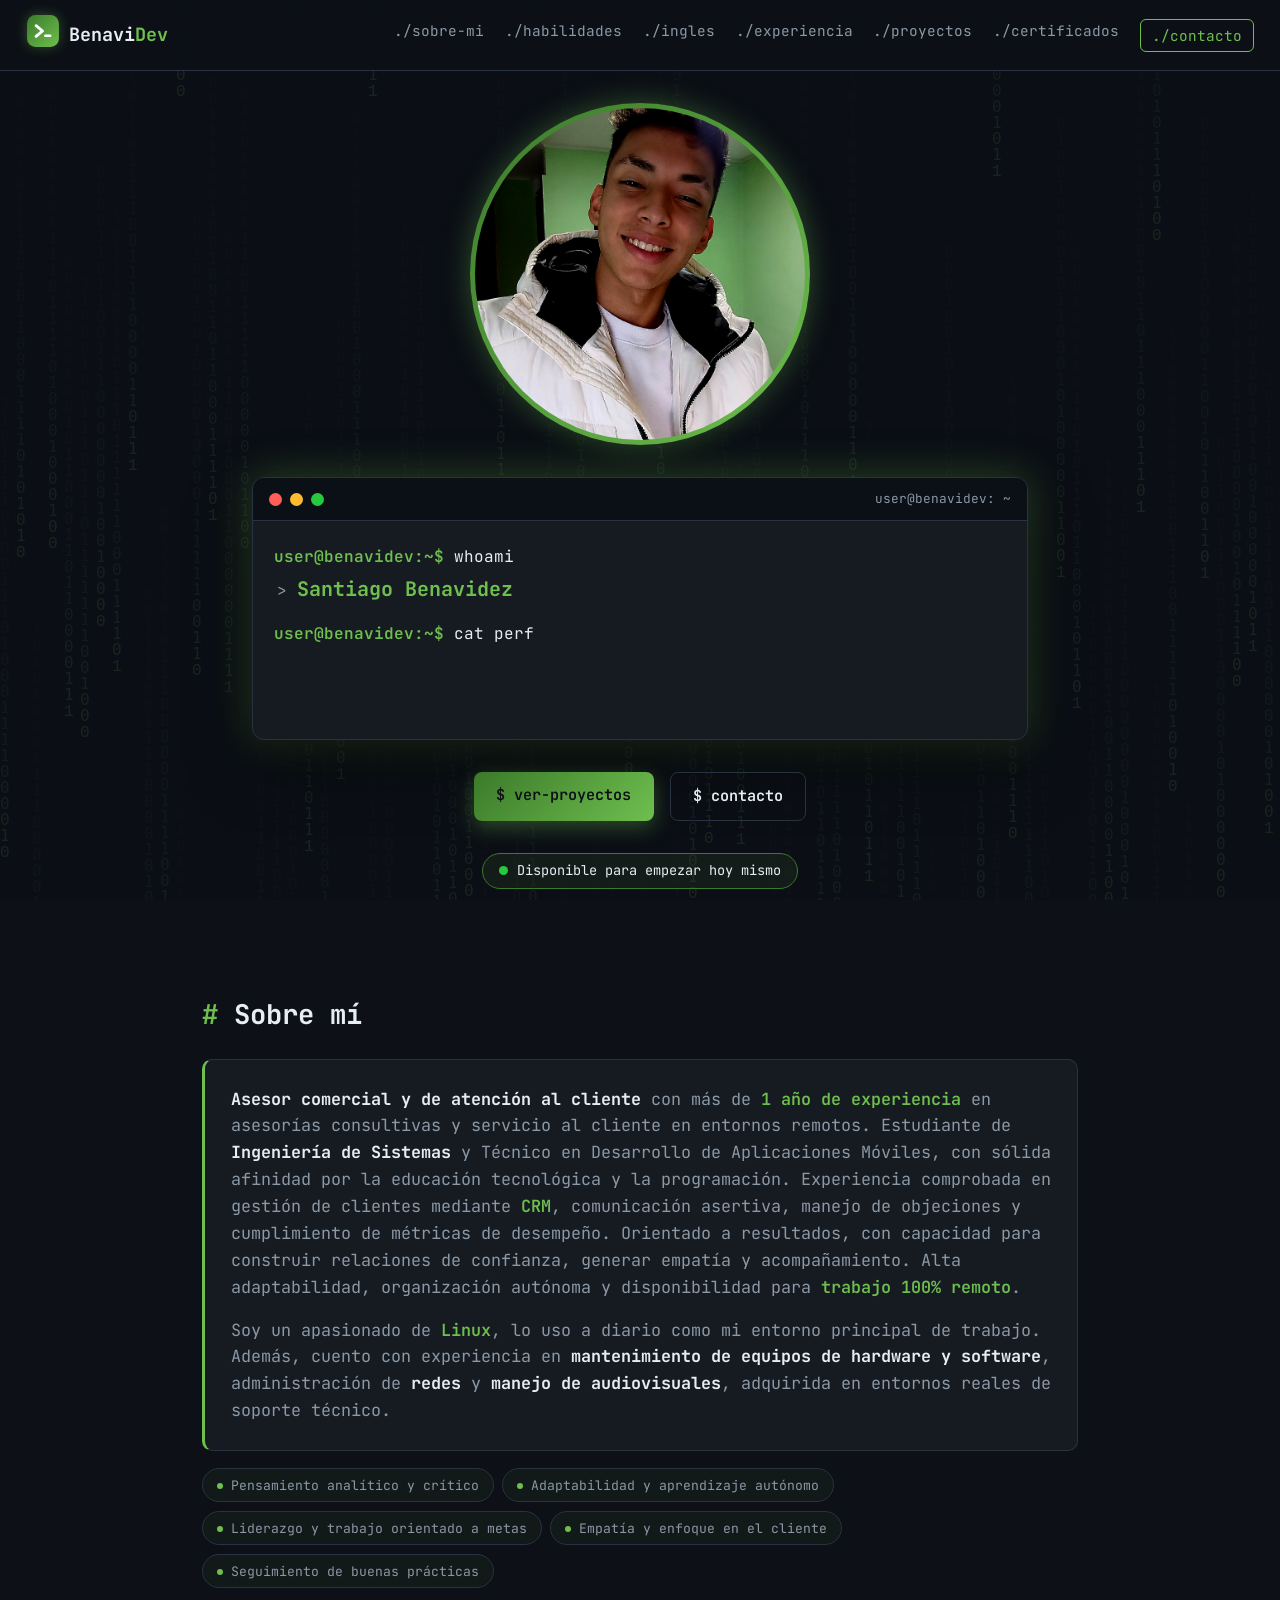
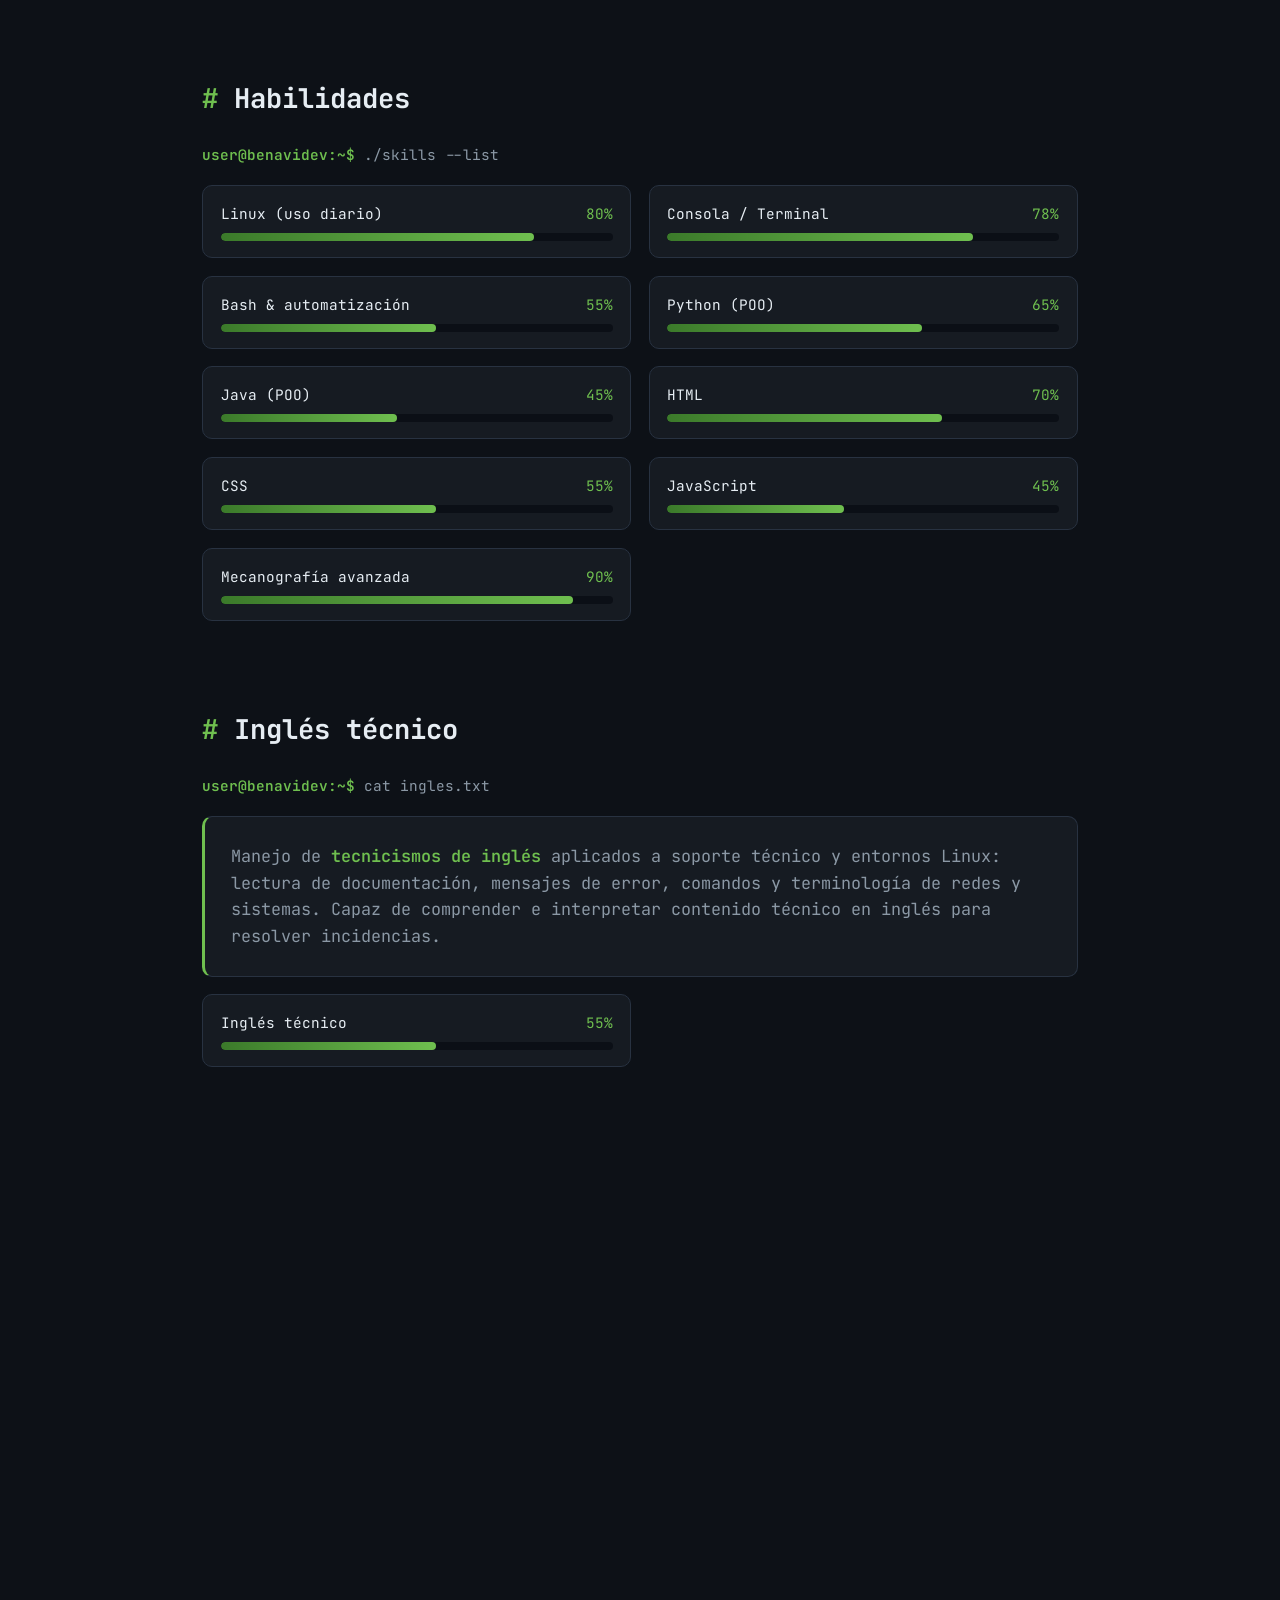
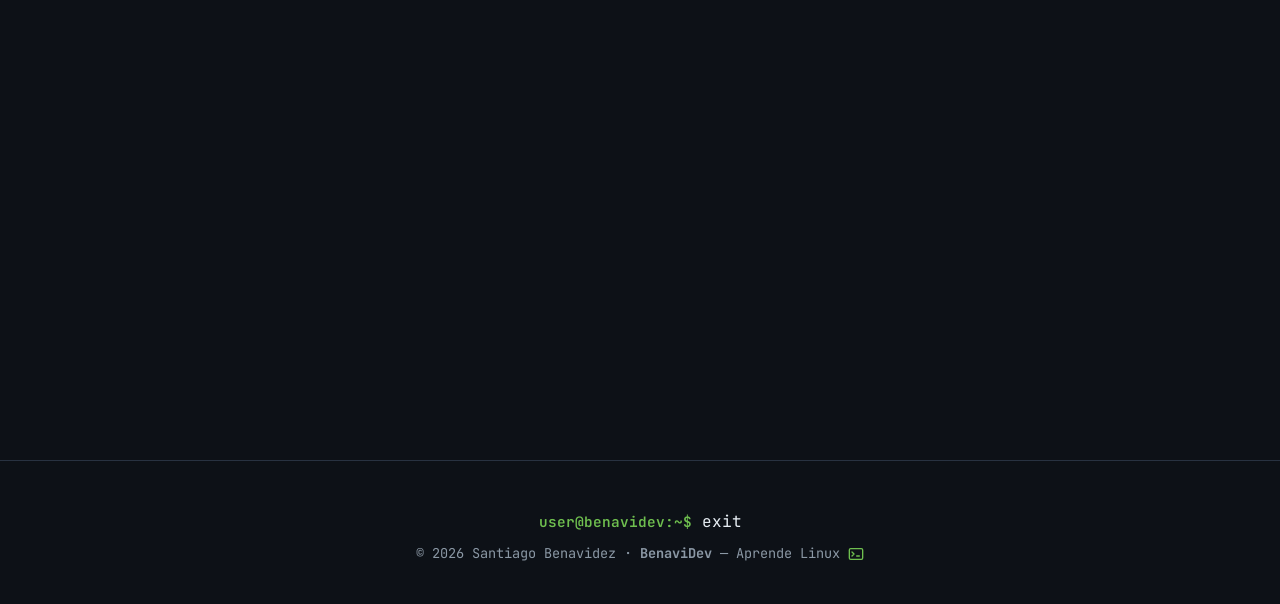
==== index.html @ 03a98be7 "Add files via upload" ====
<!DOCTYPE html>
<html lang="es">
<head>
  <meta charset="UTF-8" />
  <meta name="viewport" content="width=device-width, initial-scale=1.0" />
  <meta name="description" content="Portafolio de Santiago Benavidez (BenaviDev) — Asesor comercial y de atención al cliente, estudiante de Ingeniería de Sistemas. Disponible para trabajo 100% remoto." />
  <title>BenaviDev | Santiago Benavidez — Asesor Comercial & Tech</title>
  <link rel="preconnect" href="https://fonts.googleapis.com" />
  <link rel="preconnect" href="https://fonts.gstatic.com" crossorigin />
  <link href="https://fonts.googleapis.com/css2?family=JetBrains+Mono:wght@400;500;700;800&display=swap" rel="stylesheet" />
  <link rel="stylesheet" href="styles.css" />
</head>
<body>
  <!-- Fondo de código binario tenue -->
  <canvas id="matrix" aria-hidden="true"></canvas>

  <!-- ===== NAVBAR ===== -->
  <header class="nav">
    <a href="#hero" class="brand" aria-label="BenaviDev inicio">
      <span class="logo" aria-hidden="true">
        <svg viewBox="0 0 64 64" role="img" aria-label="Logo BenaviDev">
          <defs>
            <linearGradient id="bdGrad" x1="0" y1="0" x2="1" y2="1">
              <stop offset="0" stop-color="#3b7a2a"/>
              <stop offset="1" stop-color="#6fbf4f"/>
            </linearGradient>
          </defs>
          <rect x="2" y="2" width="60" height="60" rx="16" fill="url(#bdGrad)"/>
          <path d="M19 22 L31 32 L19 42" fill="none" stroke="#fff" stroke-width="5.5" stroke-linecap="round" stroke-linejoin="round"/>
          <rect x="34" y="38.5" width="14" height="5" rx="2.5" fill="#fff"/>
        </svg>
      </span>
      <span class="brand-text">Benavi<strong>Dev</strong></span>
    </a>
    <nav class="nav-links" aria-label="Navegación principal">
      <a href="#about">./sobre-mi</a>
      <a href="#skills">./habilidades</a>
      <a href="#languages">./ingles</a>
      <a href="#experience">./experiencia</a>
      <a href="#projects">./proyectos</a>
      <a href="#certs">./certificados</a>
      <a href="#contact" class="nav-cta">./contacto</a>
    </nav>
    <button id="menuToggle" class="menu-toggle" aria-label="Abrir menú" aria-expanded="false">&gt;_</button>
  </header>

  <main>
    <!-- ===== HERO ===== -->
    <section id="hero" class="hero">
      <div class="avatar" aria-label="Foto de Santiago Benavidez">
        <img src="assets/foto.png" alt="Foto de Santiago Benavidez" loading="lazy"
             onerror="this.classList.add('no-img'); this.alt='Agrega tu foto en assets/foto.png';" />
      </div>
      <div class="terminal" role="region" aria-label="Terminal de presentación">
        <div class="terminal-bar">
          <span class="dot red"></span>
          <span class="dot yellow"></span>
          <span class="dot green"></span>
          <span class="terminal-title">user@benavidev: ~</span>
        </div>
        <div class="terminal-body">
          <p class="line"><span class="prompt">user@benavidev:~$</span> <span class="typed" data-text="whoami"></span></p>
          <p class="output out-1">&gt; <strong>Santiago Benavidez</strong></p>
          <p class="line line-2"><span class="prompt">user@benavidev:~$</span> <span class="typed-2" data-text="cat perfil.txt"></span></p>
          <p class="output out-2">&gt; Soporte Técnico N1 / N2 <span class="sep">|</span> Usuario diario de <span class="hl">Linux</span> y consola avanzada · 100% remoto / site<span class="cursor">█</span></p>
        </div>
      </div>
      <div class="hero-cta">
        <a href="#projects" class="btn btn-primary">$ ver-proyectos</a>
        <a href="#contact" class="btn btn-ghost">$ contacto</a>
      </div>
      <div class="status-pill" role="status">
        <span class="status-dot" aria-hidden="true"></span> Disponible para empezar hoy mismo
      </div>
    </section>

    <!-- ===== SOBRE MÍ ===== -->
    <section id="about" class="section">
      <h2 class="section-title"><span class="hash">#</span> Sobre mí</h2>
      <div class="about-card">
        <p><strong>Asesor comercial y de atención al cliente</strong> con más de <span class="hl">1 año de experiencia</span> en asesorías consultivas y servicio al cliente en entornos remotos. Estudiante de <strong>Ingeniería de Sistemas</strong> y Técnico en Desarrollo de Aplicaciones Móviles, con sólida afinidad por la educación tecnológica y la programación. Experiencia comprobada en gestión de clientes mediante <span class="hl">CRM</span>, comunicación asertiva, manejo de objeciones y cumplimiento de métricas de desempeño. Orientado a resultados, con capacidad para construir relaciones de confianza, generar empatía y acompañamiento. Alta adaptabilidad, organización autónoma y disponibilidad para <span class="hl">trabajo 100% remoto</span>.</p>
        <p>Soy un apasionado de <span class="hl">Linux</span>, lo uso a diario como mi entorno principal de trabajo. Además, cuento con experiencia en <strong>mantenimiento de equipos de hardware y software</strong>, administración de <strong>redes</strong> y <strong>manejo de audiovisuales</strong>, adquirida en entornos reales de soporte técnico.</p>
      </div>
      <ul class="qualities" aria-label="Cualidades personales">
        <li>Pensamiento analítico y crítico</li>
        <li>Adaptabilidad y aprendizaje autónomo</li>
        <li>Liderazgo y trabajo orientado a metas</li>
        <li>Empatía y enfoque en el cliente</li>
        <li>Seguimiento de buenas prácticas</li>
      </ul>
    </section>

    <!-- ===== HABILIDADES ===== -->
    <section id="skills" class="section">
      <h2 class="section-title"><span class="hash">#</span> Habilidades</h2>
      <p class="cmd-hint"><span class="prompt">user@benavidev:~$</span> ./skills --list</p>
      <div class="skills-grid">
        <div class="skill"><div class="skill-head"><span>Linux (uso diario)</span><span class="pct">80%</span></div><div class="bar"><i style="--w:80%"></i></div></div>
        <div class="skill"><div class="skill-head"><span>Consola / Terminal</span><span class="pct">78%</span></div><div class="bar"><i style="--w:78%"></i></div></div>
        <div class="skill"><div class="skill-head"><span>Bash &amp; automatización</span><span class="pct">55%</span></div><div class="bar"><i style="--w:55%"></i></div></div>
        <div class="skill"><div class="skill-head"><span>Python (POO)</span><span class="pct">65%</span></div><div class="bar"><i style="--w:65%"></i></div></div>
        <div class="skill"><div class="skill-head"><span>Java (POO)</span><span class="pct">45%</span></div><div class="bar"><i style="--w:45%"></i></div></div>
        <div class="skill"><div class="skill-head"><span>HTML</span><span class="pct">70%</span></div><div class="bar"><i style="--w:70%"></i></div></div>
        <div class="skill"><div class="skill-head"><span>CSS</span><span class="pct">55%</span></div><div class="bar"><i style="--w:55%"></i></div></div>
        <div class="skill"><div class="skill-head"><span>JavaScript</span><span class="pct">45%</span></div><div class="bar"><i style="--w:45%"></i></div></div>
        <div class="skill"><div class="skill-head"><span>Mecanografía avanzada</span><span class="pct">90%</span></div><div class="bar"><i style="--w:90%"></i></div></div>
      </div>
    </section>

    <!-- ===== INGLÉS TÉCNICO ===== -->
    <section id="languages" class="section">
      <h2 class="section-title"><span class="hash">#</span> Inglés técnico</h2>
      <p class="cmd-hint"><span class="prompt">user@benavidev:~$</span> cat ingles.txt</p>
      <div class="about-card">
        <p>Manejo de <span class="hl">tecnicismos de inglés</span> aplicados a soporte técnico y entornos Linux: lectura de documentación, mensajes de error, comandos y terminología de redes y sistemas. Capaz de comprender e interpretar contenido técnico en inglés para resolver incidencias.</p>
      </div>
      <div class="skills-grid" style="margin-top:1.1rem">
        <div class="skill"><div class="skill-head"><span>Inglés técnico</span><span class="pct">55%</span></div><div class="bar"><i style="--w:55%"></i></div></div>
      </div>
    </section>

    <!-- ===== EXPERIENCIA ===== -->
    <section id="experience" class="section">
      <h2 class="section-title"><span class="hash">#</span> Experiencia</h2>
      <p class="cmd-hint"><span class="prompt">user@benavidev:~$</span> git log --experience</p>
      <ol class="timeline">
        <li class="commit">
          <div class="commit-meta"><span class="hash-id">commit a1c</span><span class="date">Sep 2025 – Actualidad</span></div>
          <h3>Mediador / Asesor de Clientes</h3>
          <span class="company">Mercado Libre</span>
          <p>Soporte y asesoría a usuarios resolviendo dudas vía chat y correo, manteniendo métricas estables de respuesta y garantizando una experiencia de calidad.</p>
        </li>
        <li class="commit">
          <div class="commit-meta"><span class="hash-id">commit 7f3</span><span class="date">Mar 2025 – Jul 2025</span></div>
          <h3>Soporte Técnico (Telefónico)</h3>
          <span class="company">Vodafone España (Teleperformance)</span>
          <p>Soporte técnico por llamada para clientes en España, gestionando y administrando redes mediante diagnósticos secuenciales. Brindé soporte de calidad garantizando en todo momento la experiencia del usuario y cumpliendo los estándares de Vodafone.</p>
        </li>
        <li class="commit">
          <div class="commit-meta"><span class="hash-id">commit 3b9</span><span class="date">2023 – 2025</span></div>
          <h3>Soporte Técnico — Practicante &rarr; Auxiliar</h3>
          <span class="company">Universidad Compensar</span>
          <p>Inicié como practicante y posteriormente fui auxiliar de soporte técnico. Administraba los equipos de hardware, instalaba software, gestionaba usuarios de red y realizaba seguimiento de inventario. Ejecutaba mantenimientos preventivos y correctivos, resolvía problemas técnicos en clase y preparaba los audiovisuales para eventos importantes de la universidad.</p>
        </li>
      </ol>
    </section>

    <!-- ===== EDUCACIÓN ===== -->
    <section id="education" class="section">
      <h2 class="section-title"><span class="hash">#</span> Educación</h2>
      <div class="edu-grid">
        <div class="edu-card">
          <span class="edu-date">2025 – Actualidad</span>
          <h3>Ingeniería de Sistemas</h3>
          <p>CUN — Corporación Unificada Nacional</p>
        </div>
        <div class="edu-card">
          <span class="edu-date">2023 – 2025</span>
          <h3>Técnico en Desarrollo de Aplicaciones Móviles</h3>
          <p>Universidad Compensar</p>
        </div>
        <div class="edu-card">
          <span class="edu-date">Culminado</span>
          <h3>Bachiller Académico</h3>
          <p>Educación media completa (hasta grado 11)</p>
        </div>
      </div>
    </section>

    <!-- ===== PROYECTOS ===== -->
    <section id="projects" class="section">
      <h2 class="section-title"><span class="hash">#</span> Proyectos</h2>
      <p class="cmd-hint"><span class="prompt">user@benavidev:~$</span> ls ~/proyectos</p>

      <div class="projects-row">
        <!-- Proyecto destacado -->
        <a class="repo featured" href="https://benavidevlp.github.io/LinuxHubLearningCode/" target="_blank" rel="noopener">
          <div class="featured-tag">★ Proyecto destacado · en construcción</div>
          <div class="repo-top"><span class="repo-ico" aria-hidden="true"><svg viewBox="0 0 24 24" fill="none" stroke="currentColor" stroke-width="2" stroke-linecap="round" stroke-linejoin="round"><rect x="2" y="4" width="20" height="16" rx="2"/><path d="M6 9l3 3-3 3"/><path d="M13 15h4"/></svg></span><h3>LinuxHub — Learning Code</h3></div>
          <p>Plataforma web que estoy construyendo para aprender Linux y programación desde cero. Un proyecto muy especial para mi carrera profesional, enfocado en enseñar la terminal, comandos y fundamentos de desarrollo de forma práctica.</p>
          <div class="repo-foot"><span class="lang"><i class="lang-dot bash"></i> HTML · CSS · JS</span><span class="visit">Visitar sitio →</span></div>
        </a>

        <a class="repo github-cta" href="https://github.com/BenaviDevlp" target="_blank" rel="noopener">
          <div class="repo-top"><span class="repo-ico" aria-hidden="true"><svg viewBox="0 0 24 24" fill="currentColor"><path d="M12 .5C5.37.5 0 5.78 0 12.29c0 5.2 3.44 9.6 8.21 11.16.6.11.82-.25.82-.56v-2.17c-3.34.71-4.04-1.57-4.04-1.57-.55-1.37-1.34-1.74-1.34-1.74-1.09-.73.08-.72.08-.72 1.2.08 1.84 1.21 1.84 1.21 1.07 1.79 2.81 1.27 3.5.97.11-.76.42-1.27.76-1.56-2.67-.3-5.47-1.31-5.47-5.83 0-1.29.47-2.34 1.24-3.17-.12-.3-.54-1.52.12-3.17 0 0 1.01-.32 3.3 1.21a11.6 11.6 0 0 1 6 0c2.29-1.53 3.3-1.21 3.3-1.21.66 1.65.24 2.87.12 3.17.77.83 1.24 1.88 1.24 3.17 0 4.53-2.81 5.53-5.49 5.82.43.36.81 1.08.81 2.18v3.23c0 .31.22.68.83.56A12.02 12.02 0 0 0 24 12.29C24 5.78 18.63.5 12 .5z"/></svg></span><h3>Mi GitHub</h3></div>
          <p>Aquí encontrarás todo mi código, proyectos en desarrollo y experimentos con Linux, Bash y programación. Sígueme para ver mi progreso.</p>
          <div class="repo-foot"><span class="lang"><i class="lang-dot bash"></i> @BenaviDevlp</span><span class="visit">Ver perfil →</span></div>
        </a>
      </div>
    </section>

    <!-- ===== CERTIFICACIONES ===== -->
    <section id="certs" class="section">
      <h2 class="section-title"><span class="hash">#</span> Certificaciones</h2>
      <div class="cert-grid">
        <div class="cert"><span class="cert-ico" aria-hidden="true"><svg viewBox="0 0 24 24" fill="none" stroke="currentColor" stroke-width="2" stroke-linecap="round" stroke-linejoin="round"><path d="M8 6l-6 6 6 6"/><path d="M16 6l6 6-6 6"/></svg></span><div><h3>Python</h3><p>Programación y fundamentos del lenguaje</p></div></div>
        <div class="cert"><span class="cert-ico" aria-hidden="true"><svg viewBox="0 0 24 24" fill="none" stroke="currentColor" stroke-width="2" stroke-linecap="round" stroke-linejoin="round"><path d="M12 2l8 4v6c0 5-3.5 8-8 10-4.5-2-8-5-8-10V6l8-4z"/><path d="M9 12l2 2 4-4"/></svg></span><div><h3>Introducción a la Ciberseguridad</h3><p>Conceptos y buenas prácticas de seguridad</p></div></div>
        <div class="cert"><span class="cert-ico" aria-hidden="true"><svg viewBox="0 0 24 24" fill="none" stroke="currentColor" stroke-width="2" stroke-linecap="round" stroke-linejoin="round"><rect x="2" y="4" width="20" height="13" rx="2"/><path d="M8 21h8M12 17v4"/></svg></span><div><h3>Cómputo Básico</h3><p>Fundamentos de informática y ofimática</p></div></div>
      </div>
    </section>

    <!-- ===== CONTACTO ===== -->
    <section id="contact" class="section">
      <h2 class="section-title"><span class="hash">#</span> Contacto</h2>
      <div class="terminal contact-terminal">
        <div class="terminal-bar">
          <span class="dot red"></span><span class="dot yellow"></span><span class="dot green"></span>
          <span class="terminal-title">contacto@benavidev: ~</span>
        </div>
        <div class="terminal-body">
          <p class="line"><span class="prompt">$</span> echo $EMAIL</p>
          <p class="output">&gt; <a href="mailto:sbenavidezr29@gmail.com">sbenavidezr29@gmail.com</a></p>
          <p class="line"><span class="prompt">$</span> echo $GITHUB</p>
          <p class="output">&gt; <a href="https://github.com/BenaviDevlp" target="_blank" rel="noopener">github.com/BenaviDevlp</a></p>
          <p class="line"><span class="prompt">$</span> echo $PHONE</p>
          <p class="output">&gt; <a href="tel:+573115110556">+57 311 5110556</a></p>
          <p class="line"><span class="prompt">$</span> echo $LOCATION</p>
          <p class="output">&gt; Bogotá, Colombia</p>
          <p class="line"><span class="prompt">$</span> echo $LANG</p>
          <p class="output">&gt; Inglés<span class="cursor">█</span></p>
        </div>
      </div>
    </section>
  </main>

  <footer class="footer">
    <p><span class="prompt">user@benavidev:~$</span> exit</p>
    <p class="footer-copy">© <span id="year"></span> Santiago Benavidez · <strong>BenaviDev</strong> — Aprende Linux <span class="footer-ico" aria-hidden="true"><svg viewBox="0 0 24 24" fill="none" stroke="currentColor" stroke-width="2" stroke-linecap="round" stroke-linejoin="round"><rect x="2" y="4" width="20" height="16" rx="2"/><path d="M6 9l3 3-3 3"/><path d="M13 15h4"/></svg></span></p>
  </footer>

  <script src="script.js"></script>
</body>
</html>
---- styles.css ----
/* ===== VARIABLES Y RESET ===== */
:root {
  --bg: #0d1117;
  --bg-soft: #111824;
  --panel: #161b22;
  --border: #283241;
  --text: #e6edf3;
  --muted: #8b98a5;
  --green: #6fbf4f;
  --green-dark: #3b7a2a;
  --green-glow: rgba(111, 191, 79, .35);
  --red: #ff5f56;
  --yellow: #ffbd2e;
  --mono: 'JetBrains Mono', ui-monospace, 'Fira Code', Consolas, monospace;
}
* { margin: 0; padding: 0; box-sizing: border-box; }
html { scroll-behavior: smooth; }
body {
  font-family: var(--mono);
  background: var(--bg);
  color: var(--text);
  line-height: 1.6;
  overflow-x: hidden;
  position: relative;
}
a { color: var(--green); text-decoration: none; transition: color .2s; }
a:hover { color: #9be07a; }

/* Fondo matrix */
#matrix {
  position: fixed; inset: 0; width: 100%; height: 100%;
  z-index: 0; opacity: .12; pointer-events: none;
}

/* ===== NAVBAR ===== */
.nav {
  position: sticky; top: 0; z-index: 50;
  display: flex; align-items: center; justify-content: space-between;
  padding: .9rem 1.6rem;
  background: rgba(13, 17, 23, .96);
  border-bottom: 1px solid var(--border);
}
.brand { display: flex; align-items: center; gap: .6rem; }
.logo svg { width: 34px; height: 34px; filter: drop-shadow(0 0 6px var(--green-glow)); }
.brand-text { font-weight: 700; font-size: 1.15rem; color: var(--text); }
.brand-text strong { color: var(--green); }
.nav-links { display: flex; gap: 1.3rem; font-size: .9rem; }
.nav-links a { color: var(--muted); }
.nav-links a:hover { color: var(--green); }
.nav-cta {
  border: 1px solid var(--green); border-radius: 6px;
  padding: .25rem .7rem; color: var(--green) !important;
}
.nav-cta:hover { background: var(--green); color: #0d1117 !important; }
.menu-toggle {
  display: none; background: none; border: 1px solid var(--border);
  color: var(--green); font-family: var(--mono); font-size: 1.1rem;
  padding: .2rem .55rem; border-radius: 6px; cursor: pointer;
}

/* ===== LAYOUT GENERAL ===== */
main { position: relative; z-index: 1; }
.section {
  max-width: 920px; margin: 0 auto; padding: 4.5rem 1.4rem 1rem;
  scroll-margin-top: 70px;
  content-visibility: auto;
  contain-intrinsic-size: auto 500px;
}
.section-title {
  font-size: 1.7rem; margin-bottom: 1.4rem; color: var(--text);
}
.section-title .hash { color: var(--green); }
.cmd-hint { color: var(--muted); margin-bottom: 1.2rem; font-size: .9rem; }
.prompt { color: var(--green); font-weight: 600; }
.hl { color: var(--green); font-weight: 600; }

/* ===== HERO ===== */
.hero {
  min-height: 88vh; display: flex; flex-direction: column;
  align-items: center; justify-content: center; gap: 2rem;
  max-width: 820px; margin: 0 auto; padding: 2rem 1.4rem;
}
.terminal {
  width: 100%; background: var(--panel);
  border: 1px solid var(--border); border-radius: 12px;
  box-shadow: 0 24px 60px rgba(0,0,0,.55), 0 0 40px var(--green-glow);
  overflow: hidden;
}
.terminal-bar {
  display: flex; align-items: center; gap: .5rem;
  padding: .7rem 1rem; background: #0b0f16;
  border-bottom: 1px solid var(--border);
}
.dot { width: 13px; height: 13px; border-radius: 50%; }
.dot.red { background: var(--red); }
.dot.yellow { background: var(--yellow); }
.dot.green { background: #27c93f; }
.terminal-title {
  margin-left: auto; color: var(--muted); font-size: .8rem;
}
.terminal-body { padding: 1.4rem 1.3rem; font-size: 1rem; }
.terminal-body .line { white-space: nowrap; }
.terminal-body .output { color: var(--muted); margin: .2rem 0 1rem; padding-left: .2rem; }
.terminal-body .output strong { color: var(--green); font-size: 1.25rem; }
.out-1, .out-2 { opacity: 0; transition: opacity .4s; }
.sep { color: var(--green-dark); }

/* Cursor parpadeante */
.cursor {
  display: inline-block; color: var(--green);
  animation: blink 1s steps(1) infinite; margin-left: 2px;
}
@keyframes blink { 50% { opacity: 0; } }

/* Botones */
.hero-cta { display: flex; gap: 1rem; flex-wrap: wrap; justify-content: center; }
.btn {
  font-family: var(--mono); font-weight: 600; font-size: .95rem;
  padding: .7rem 1.4rem; border-radius: 8px; cursor: pointer;
  transition: transform .15s, box-shadow .2s, background .2s;
}
.btn:hover { transform: translateY(-2px); }
.btn-primary {
  background: linear-gradient(135deg, var(--green-dark), var(--green));
  color: #0d1117; box-shadow: 0 6px 20px var(--green-glow);
}
.btn-ghost { border: 1px solid var(--border); color: var(--text); }
.btn-ghost:hover { border-color: var(--green); color: var(--green); }

/* Indicador de disponibilidad */
.status-pill {
  display: inline-flex; align-items: center; gap: .55rem;
  font-size: .85rem; color: var(--text);
  background: rgba(111,191,79,.08);
  border: 1px solid var(--green-dark); border-radius: 999px;
  padding: .4rem 1rem;
}
.status-dot {
  width: 9px; height: 9px; border-radius: 50%;
  background: #27c93f; box-shadow: 0 0 0 0 rgba(39,201,63,.55);
  animation: pulse 2s infinite;
}
@keyframes pulse {
  0% { box-shadow: 0 0 0 0 rgba(39,201,63,.5); }
  70% { box-shadow: 0 0 0 8px rgba(39,201,63,0); }
  100% { box-shadow: 0 0 0 0 rgba(39,201,63,0); }
}

/* ===== SOBRE MÍ ===== */
.about-card {
  background: var(--panel); border: 1px solid var(--border);
  border-left: 3px solid var(--green); border-radius: 10px;
  padding: 1.6rem; font-size: 1.05rem; color: var(--muted);
}
.about-card strong { color: var(--text); }
.about-card p + p { margin-top: 1rem; }

/* Cualidades (chips sutiles) */
.qualities {
  list-style: none; display: flex; flex-wrap: wrap; gap: .55rem;
  margin-top: 1.1rem;
}
.qualities li {
  font-size: .82rem; color: var(--muted);
  background: rgba(111,191,79,.05);
  border: 1px solid var(--border); border-radius: 999px;
  padding: .35rem .85rem; transition: color .2s, border-color .2s;
}
.qualities li::before {
  content: ''; display: inline-block;
  width: 6px; height: 6px; border-radius: 50%;
  background: var(--green); margin-right: .5rem; vertical-align: middle;
}
.qualities li:hover { color: var(--text); border-color: var(--green); }

/* ===== HABILIDADES ===== */
.skills-grid { display: grid; grid-template-columns: 1fr 1fr; gap: 1.1rem; }
.skill {
  background: var(--panel); border: 1px solid var(--border);
  border-radius: 10px; padding: 1rem 1.1rem;
  transition: transform .2s, border-color .2s;
}
.skill:hover { transform: translateY(-3px); border-color: var(--green); }
.skill-head { display: flex; justify-content: space-between; font-size: .9rem; margin-bottom: .5rem; }
.pct { color: var(--green); }
.bar { height: 8px; background: #0b0f16; border-radius: 6px; overflow: hidden; }
.bar i {
  display: block; height: 100%; width: 0;
  background: linear-gradient(90deg, var(--green-dark), var(--green));
  border-radius: 6px; transition: width 1.2s ease;
}
.bar.animate i { width: var(--w); }

/* ===== EXPERIENCIA (timeline) ===== */
.timeline { list-style: none; border-left: 2px solid var(--border); margin-left: .5rem; }
.commit { position: relative; padding: 0 0 2rem 1.8rem; }
.commit::before {
  content: ''; position: absolute; left: -8px; top: 4px;
  width: 14px; height: 14px; border-radius: 50%;
  background: var(--green); box-shadow: 0 0 10px var(--green-glow);
}
.commit-meta { display: flex; gap: 1rem; align-items: center; flex-wrap: wrap; margin-bottom: .3rem; }
.hash-id { color: var(--green); font-size: .8rem; }
.date { color: var(--muted); font-size: .8rem; }
.commit h3 { color: var(--text); font-size: 1.15rem; }
.company { color: var(--green); font-size: .9rem; }
.commit p { color: var(--muted); margin-top: .4rem; font-size: .95rem; }

/* ===== EDUCACIÓN ===== */
.edu-grid { display: grid; grid-template-columns: 1fr 1fr; gap: 1.1rem; }
.edu-card {
  background: var(--panel); border: 1px solid var(--border);
  border-radius: 10px; padding: 1.3rem;
}
.edu-date { color: var(--green); font-size: .8rem; }
.edu-card h3 { color: var(--text); margin: .4rem 0 .2rem; font-size: 1.1rem; }
.edu-card p { color: var(--muted); font-size: .9rem; }

/* ===== PROYECTOS ===== */
.repo {
  background: var(--panel); border: 1px solid var(--border);
  border-radius: 10px; padding: 1.2rem; transition: transform .2s, border-color .2s;
}
.repo:hover { transform: translateY(-4px); border-color: var(--green); }
.repo-top { display: flex; align-items: center; gap: .5rem; margin-bottom: .6rem; }
.repo-top h3 { color: var(--green); font-size: 1rem; }
.repo p { color: var(--muted); font-size: .88rem; min-height: 60px; }
.repo-foot { display: flex; justify-content: space-between; margin-top: .8rem; font-size: .82rem; color: var(--muted); }
.lang-dot { display: inline-block; width: 10px; height: 10px; border-radius: 50%; margin-right: 4px; }
.lang-dot.bash { background: #89e051; }

/* ===== CONTACTO ===== */
.contact-terminal { max-width: 640px; margin: 0 auto; }
.contact-terminal .output { margin-bottom: .6rem; }

/* ===== FOOTER ===== */
.footer {
  text-align: center; padding: 3rem 1.4rem 2.5rem;
  border-top: 1px solid var(--border); margin-top: 4rem;
  position: relative; z-index: 1;
}
.footer .prompt { font-size: .9rem; }
.footer-copy { color: var(--muted); font-size: .85rem; margin-top: .5rem; }

/* ===== ANIMACIÓN SCROLL REVEAL ===== */
.reveal { opacity: 0; transform: translateY(24px); transition: opacity .6s, transform .6s; }
.reveal.visible { opacity: 1; transform: translateY(0); }

/* ===== RESPONSIVE ===== */
/* Menú hamburguesa en tablets y móviles */
@media (max-width: 880px) {
  .nav-links { display: none; }
  .nav-links.open {
    display: flex; flex-direction: column; gap: .8rem;
    position: absolute; top: 100%; right: 0; left: 0;
    background: var(--bg-soft); padding: 1rem 1.6rem;
    border-bottom: 1px solid var(--border);
  }
  .menu-toggle { display: block; }
}

@media (max-width: 760px) {
  .skills-grid, .edu-grid { grid-template-columns: 1fr; }
  .terminal-body { font-size: .82rem; }
  .terminal-body .line { white-space: normal; }
  .section-title { font-size: 1.4rem; }
  .section { padding: 3.5rem 1.2rem 1rem; }
  .hero { min-height: auto; padding: 3rem 1.2rem; }
}

/* Móviles pequeños */
@media (max-width: 430px) {
  .section { padding: 3rem 1rem 1rem; }
  .about-card { padding: 1.2rem; font-size: 1rem; }
  .status-pill { font-size: .78rem; }
  .btn { padding: .65rem 1.1rem; font-size: .9rem; }
  .repo p { min-height: auto; }
}

/* Accesibilidad: foco visible por teclado */
a:focus-visible, .btn:focus-visible, .menu-toggle:focus-visible {
  outline: 2px solid var(--green); outline-offset: 3px; border-radius: 4px;
}

/* Respeta la preferencia de menos movimiento */
@media (prefers-reduced-motion: reduce) {
  * { animation: none !important; transition: none !important; }
  html { scroll-behavior: auto; }
}

/* ===== AVATAR / FOTO ===== */
.avatar {
  width: clamp(220px, 32vw, 340px);
  aspect-ratio: 1 / 1;
  height: auto;
  border-radius: 50%;
  padding: 5px;
  background: linear-gradient(135deg, var(--green-dark), var(--green));
  box-shadow: 0 0 28px var(--green-glow);
}
.avatar img {
  width: 100%; height: 100%;
  border-radius: 50%;
  object-fit: cover; display: block;
  background: var(--panel);
}
/* Si no hay foto cargada, muestra un marcador */
.avatar img.no-img {
  display: flex; object-fit: contain; padding: 18%;
  content: url("data:image/svg+xml,%3Csvg xmlns='http://www.w3.org/2000/svg' viewBox='0 0 24 24' fill='%236fbf4f'%3E%3Cpath d='M12 12a5 5 0 1 0-5-5 5 5 0 0 0 5 5Zm0 2c-4 0-8 2-8 6v2h16v-2c0-4-4-6-8-6Z'/%3E%3C/svg%3E");
}

/* ===== PROYECTO DESTACADO ===== */
.projects-row {
  display: grid;
  grid-template-columns: 1.6fr 1fr;
  gap: 1.1rem;
  align-items: stretch;
}
.repo.featured {
  display: block; margin-bottom: 0;
  border: 1px solid var(--green-dark);
  background: linear-gradient(180deg, rgba(111,191,79,.08), var(--panel));
}
.repo.featured:hover { border-color: var(--green); }
.featured-tag {
  display: inline-block; font-size: .78rem; color: var(--green);
  border: 1px solid var(--green-dark); border-radius: 20px;
  padding: .15rem .7rem; margin-bottom: .7rem;
}
.repo.featured p { min-height: auto; }
.visit { color: var(--green); font-weight: 600; }

/* ===== TARJETA GITHUB ===== */
.repo.github-cta {
  display: block; text-decoration: none;
  border: 1px solid var(--green-dark);
  background: linear-gradient(180deg, rgba(111,191,79,.06), var(--panel));
}
.repo.github-cta:hover { border-color: var(--green); box-shadow: 0 0 22px var(--green-glow); }
.repo.github-cta .repo-top h3 { font-size: 1.05rem; }
.repo.github-cta p { min-height: auto; }

/* ===== CERTIFICACIONES ===== */
.cert-grid { display: grid; grid-template-columns: repeat(3, 1fr); gap: 1.1rem; }
.cert {
  display: flex; align-items: center; gap: .9rem;
  background: var(--panel); border: 1px solid var(--border);
  border-radius: 10px; padding: 1.1rem; transition: transform .2s, border-color .2s;
}
.cert:hover { border-color: var(--green); transform: translateY(-3px); }
.cert-ico { font-size: 1.6rem; color: var(--green); display: inline-flex; }
.cert-ico svg { width: 30px; height: 30px; }
.repo-ico { color: var(--green); display: inline-flex; align-items: center; }
.repo-ico svg { width: 24px; height: 24px; }
.footer-ico { color: var(--green); display: inline-flex; vertical-align: middle; }
.footer-ico svg { width: 16px; height: 16px; }
.cert h3 { color: var(--text); font-size: .98rem; }
.cert p { color: var(--muted); font-size: .82rem; }

@media (max-width: 760px) {
  .cert-grid { grid-template-columns: 1fr; }
  .projects-row { grid-template-columns: 1fr; }
  .avatar { width: clamp(180px, 55vw, 260px); }
}
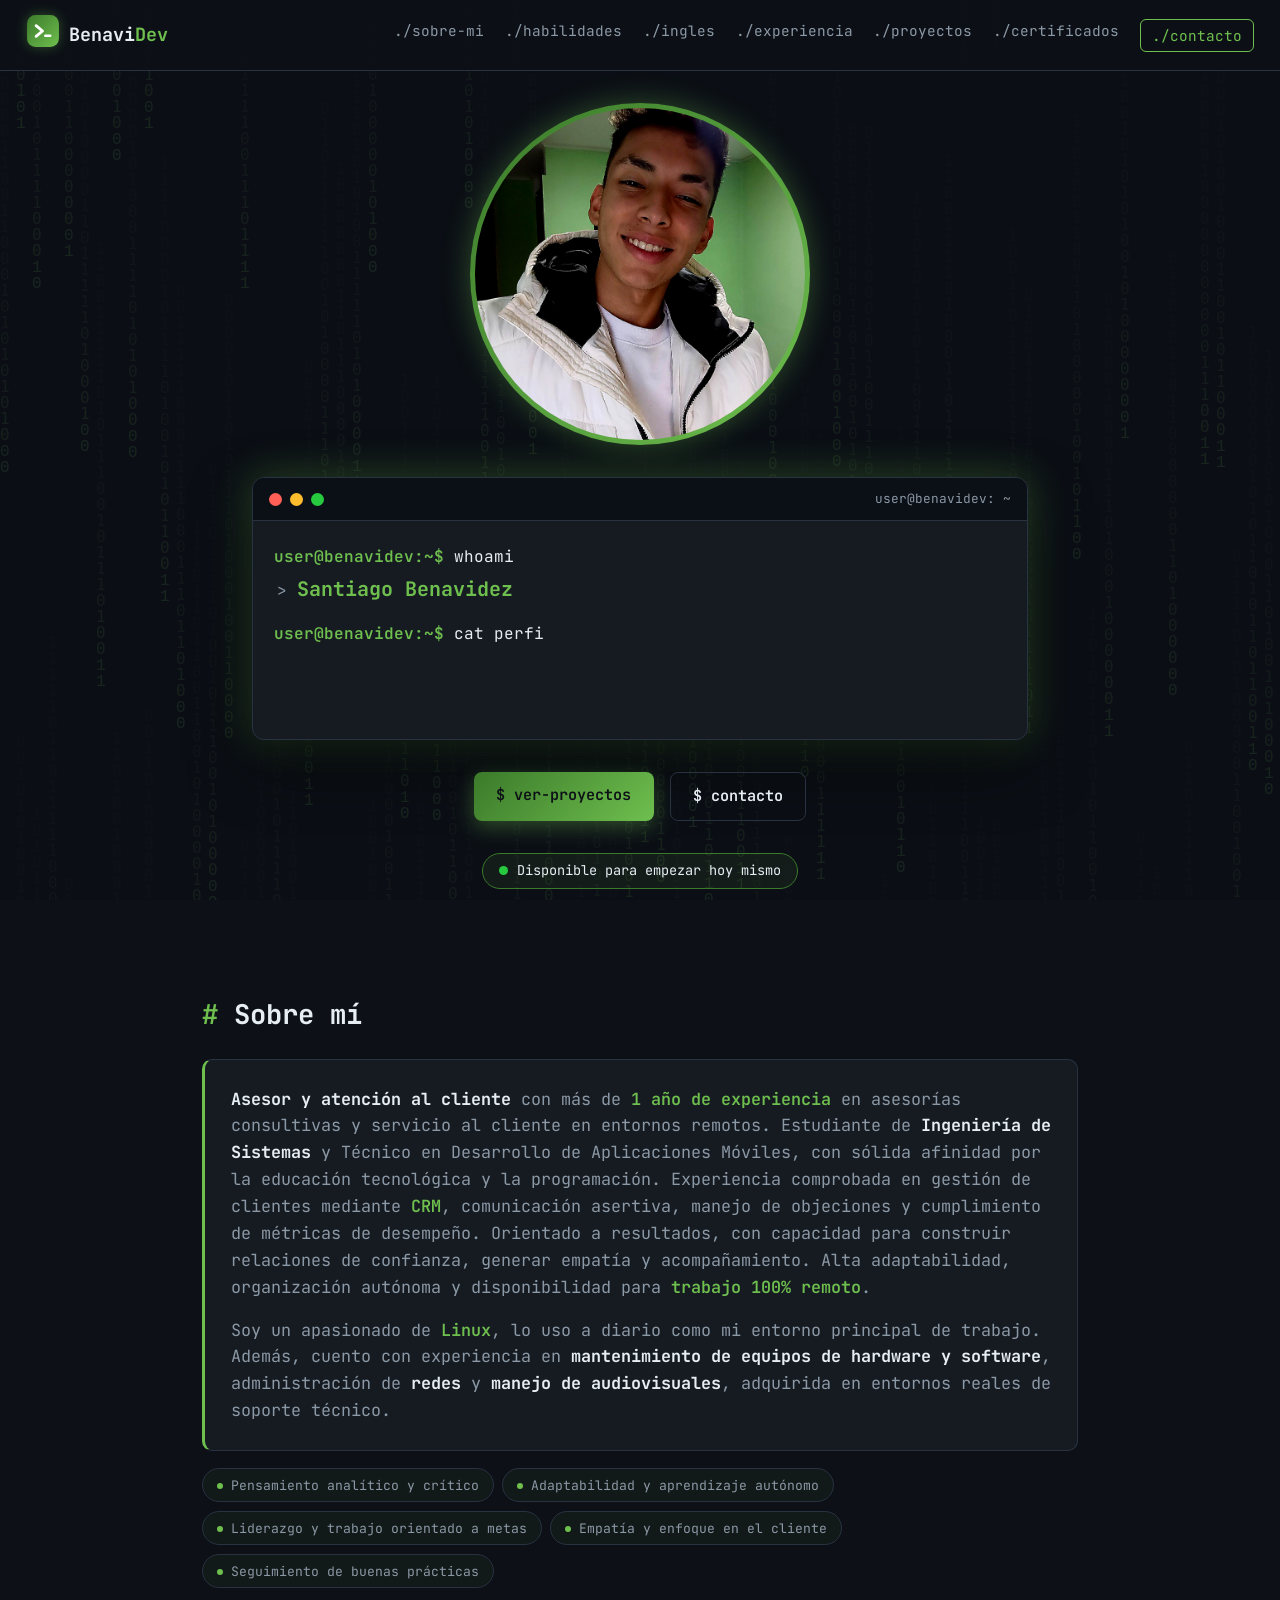
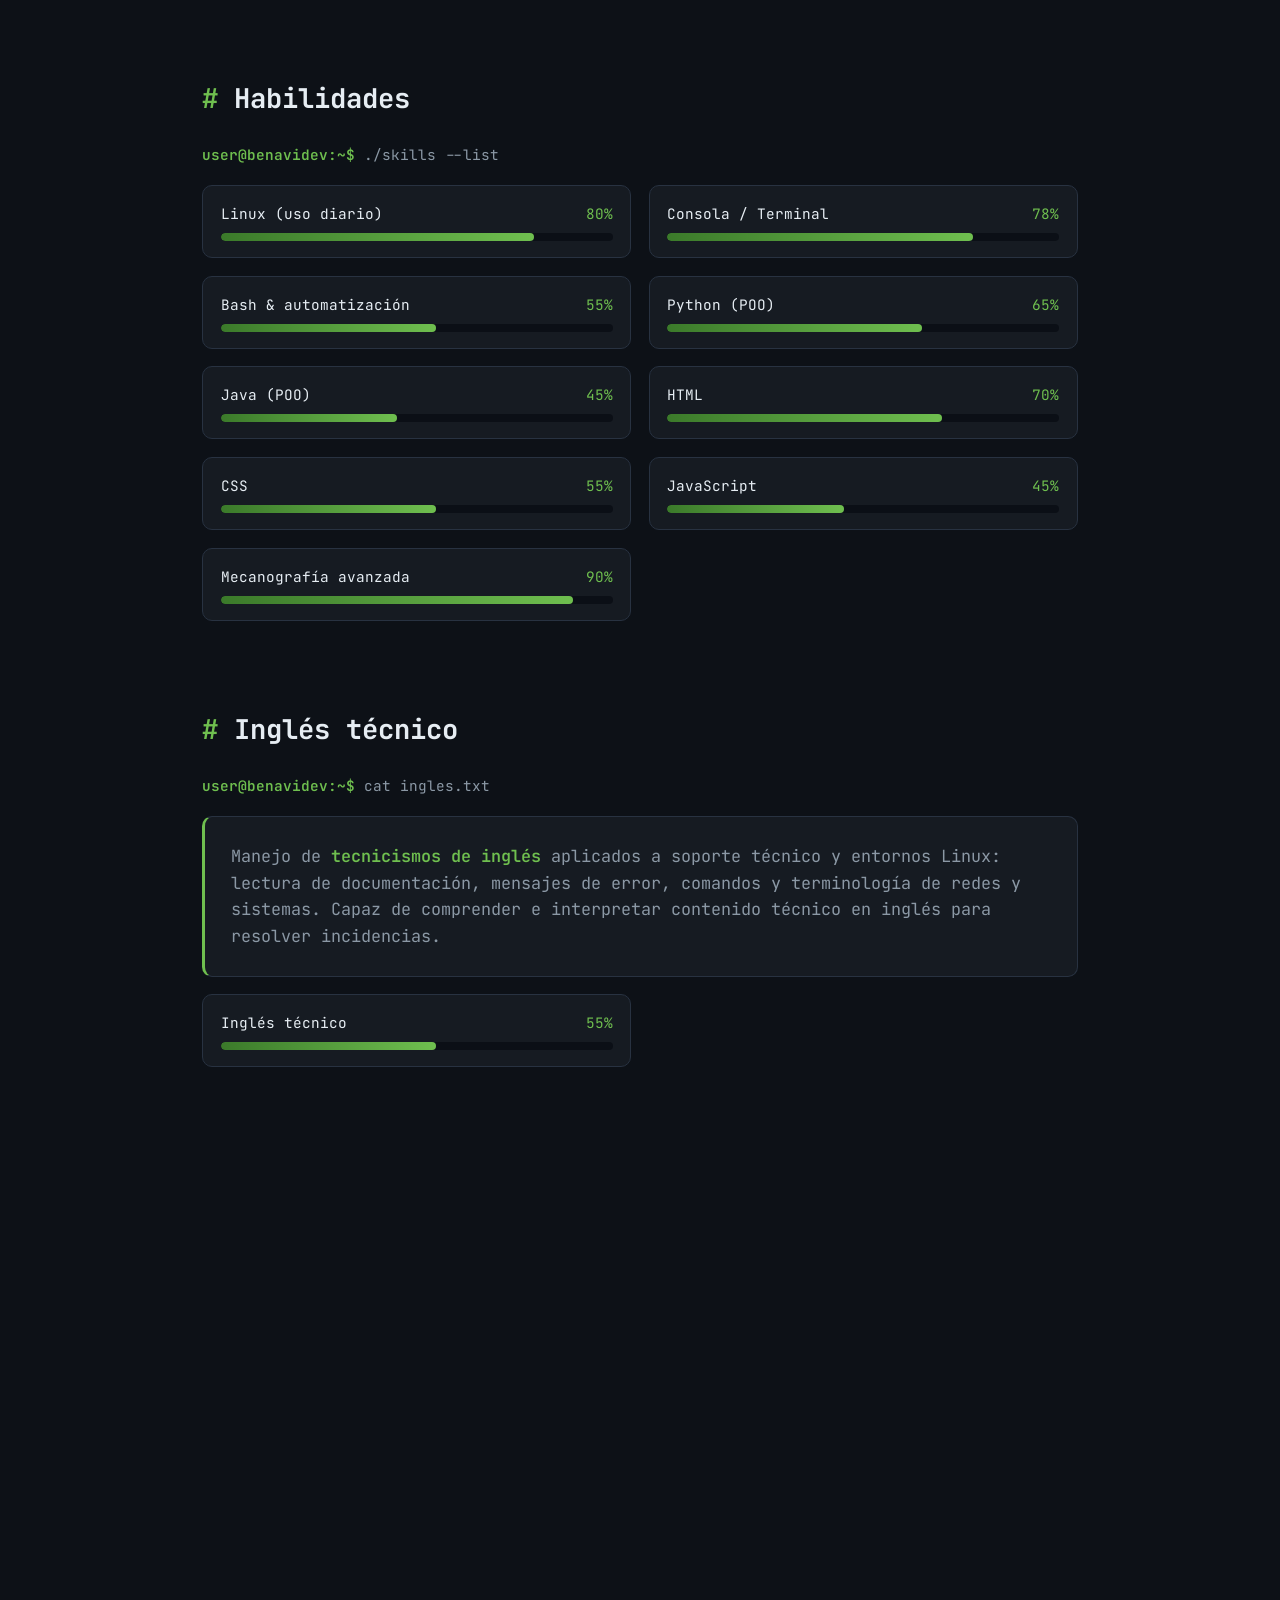
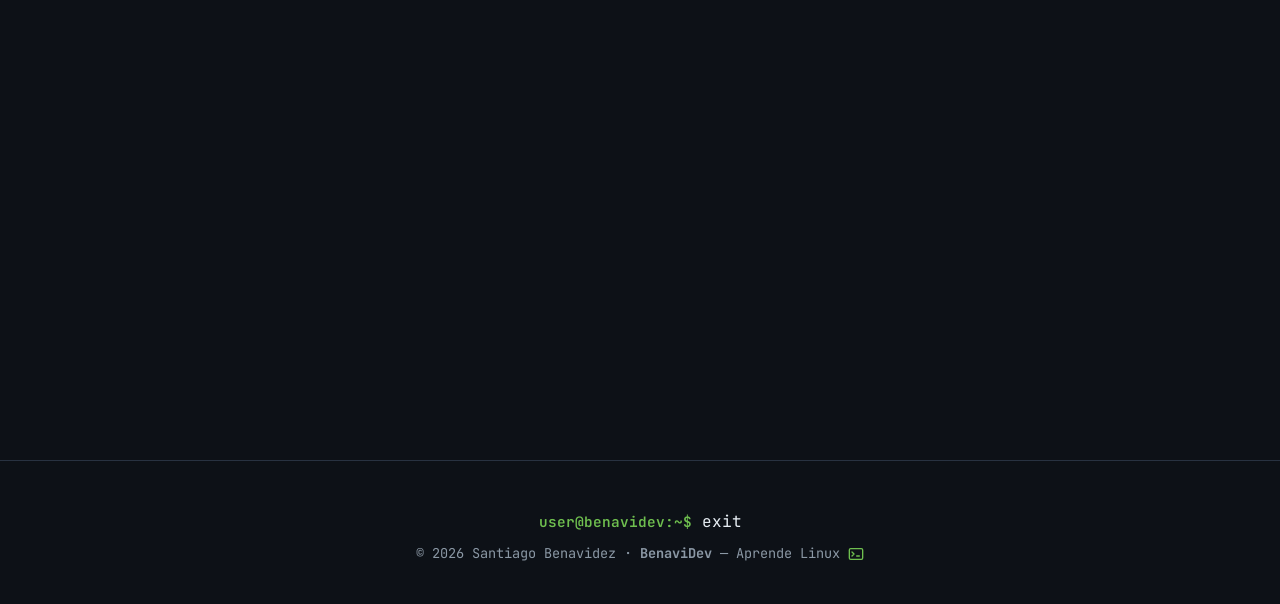
==== commit b2d78e3d: "Update index.html" ====
--- a/index.html
+++ b/index.html
@@ -4,7 +4,7 @@
   <meta charset="UTF-8" />
   <meta name="viewport" content="width=device-width, initial-scale=1.0" />
   <meta name="description" content="Portafolio de Santiago Benavidez (BenaviDev) — Asesor comercial y de atención al cliente, estudiante de Ingeniería de Sistemas. Disponible para trabajo 100% remoto." />
-  <title>BenaviDev | Santiago Benavidez — Asesor Comercial & Tech</title>
+  <title>BenaviDev | Santiago Benavidez — Tech</title>
   <link rel="preconnect" href="https://fonts.googleapis.com" />
   <link rel="preconnect" href="https://fonts.gstatic.com" crossorigin />
   <link href="https://fonts.googleapis.com/css2?family=JetBrains+Mono:wght@400;500;700;800&display=swap" rel="stylesheet" />
@@ -78,7 +78,7 @@
     <section id="about" class="section">
       <h2 class="section-title"><span class="hash">#</span> Sobre mí</h2>
       <div class="about-card">
-        <p><strong>Asesor comercial y de atención al cliente</strong> con más de <span class="hl">1 año de experiencia</span> en asesorías consultivas y servicio al cliente en entornos remotos. Estudiante de <strong>Ingeniería de Sistemas</strong> y Técnico en Desarrollo de Aplicaciones Móviles, con sólida afinidad por la educación tecnológica y la programación. Experiencia comprobada en gestión de clientes mediante <span class="hl">CRM</span>, comunicación asertiva, manejo de objeciones y cumplimiento de métricas de desempeño. Orientado a resultados, con capacidad para construir relaciones de confianza, generar empatía y acompañamiento. Alta adaptabilidad, organización autónoma y disponibilidad para <span class="hl">trabajo 100% remoto</span>.</p>
+        <p><strong>Asesor y atención al cliente</strong> con más de <span class="hl">1 año de experiencia</span> en asesorías consultivas y servicio al cliente en entornos remotos. Estudiante de <strong>Ingeniería de Sistemas</strong> y Técnico en Desarrollo de Aplicaciones Móviles, con sólida afinidad por la educación tecnológica y la programación. Experiencia comprobada en gestión de clientes mediante <span class="hl">CRM</span>, comunicación asertiva, manejo de objeciones y cumplimiento de métricas de desempeño. Orientado a resultados, con capacidad para construir relaciones de confianza, generar empatía y acompañamiento. Alta adaptabilidad, organización autónoma y disponibilidad para <span class="hl">trabajo 100% remoto</span>.</p>
         <p>Soy un apasionado de <span class="hl">Linux</span>, lo uso a diario como mi entorno principal de trabajo. Además, cuento con experiencia en <strong>mantenimiento de equipos de hardware y software</strong>, administración de <strong>redes</strong> y <strong>manejo de audiovisuales</strong>, adquirida en entornos reales de soporte técnico.</p>
       </div>
       <ul class="qualities" aria-label="Cualidades personales">
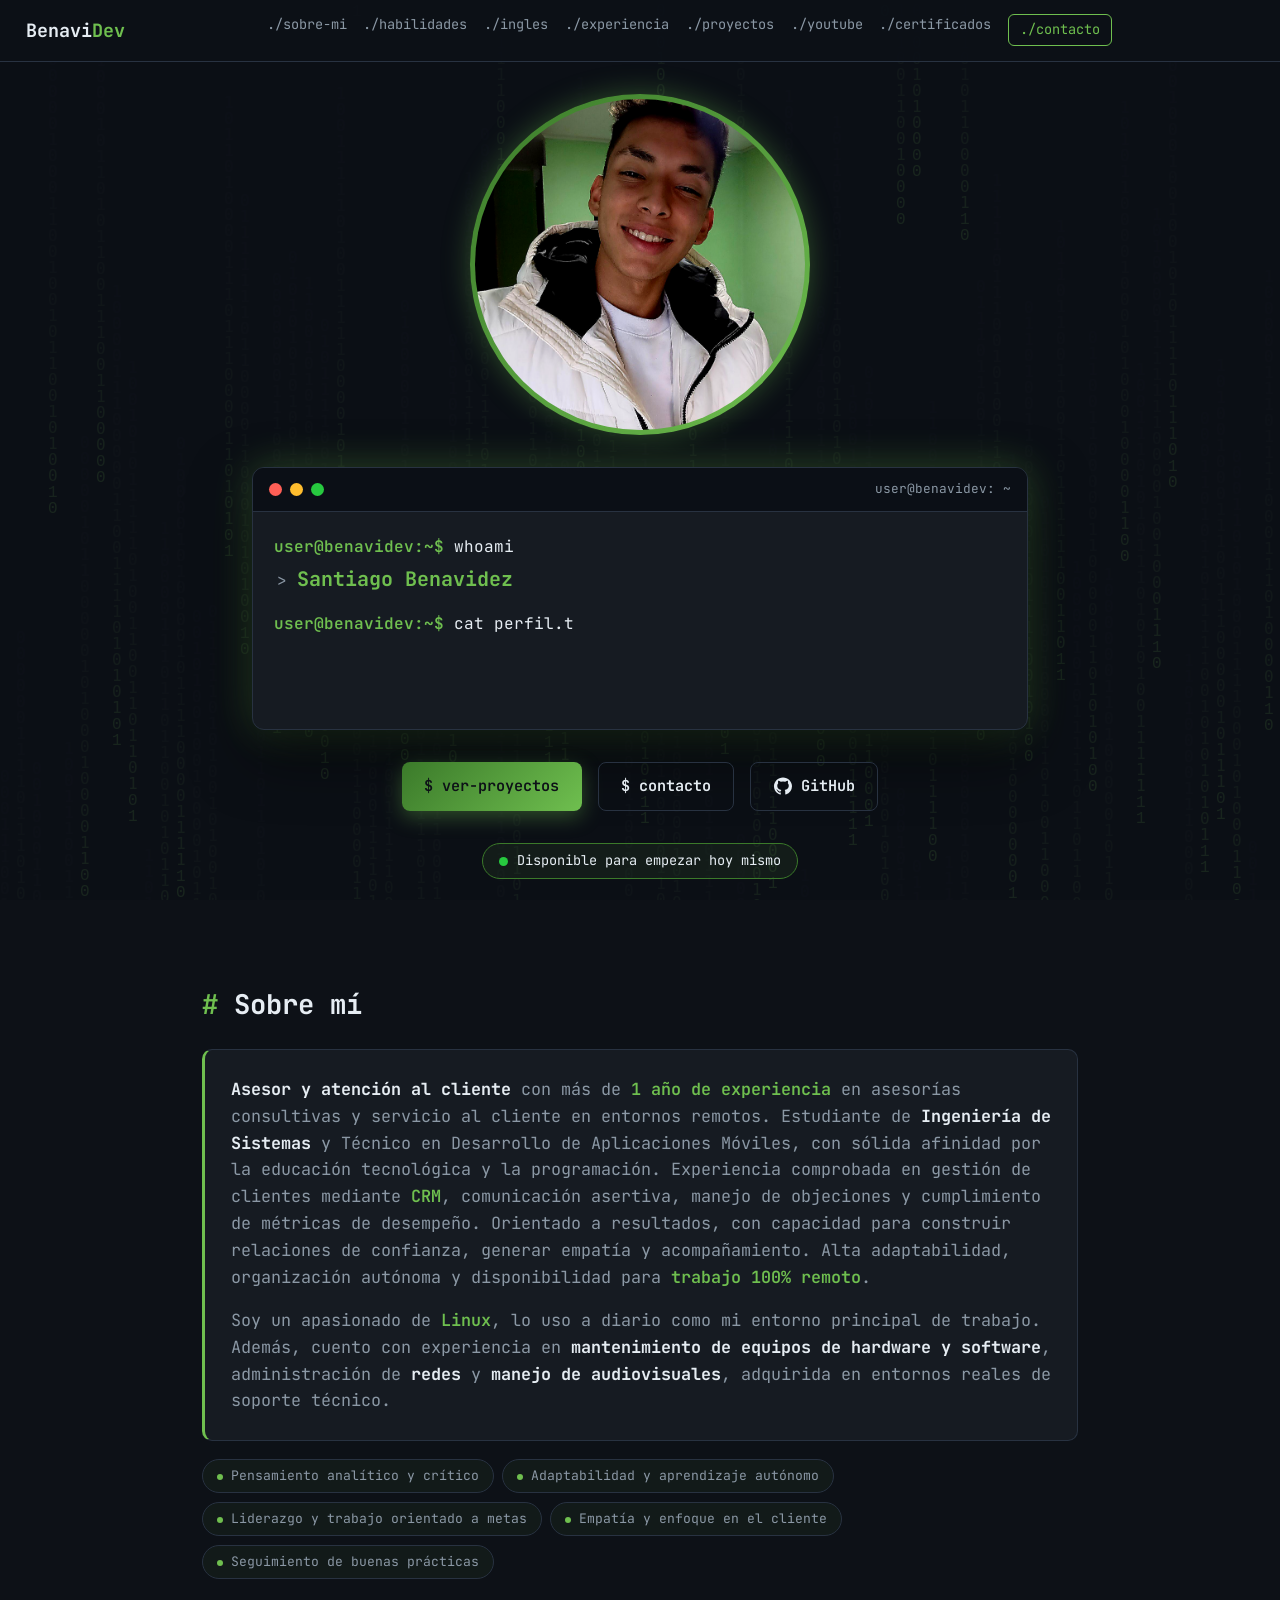
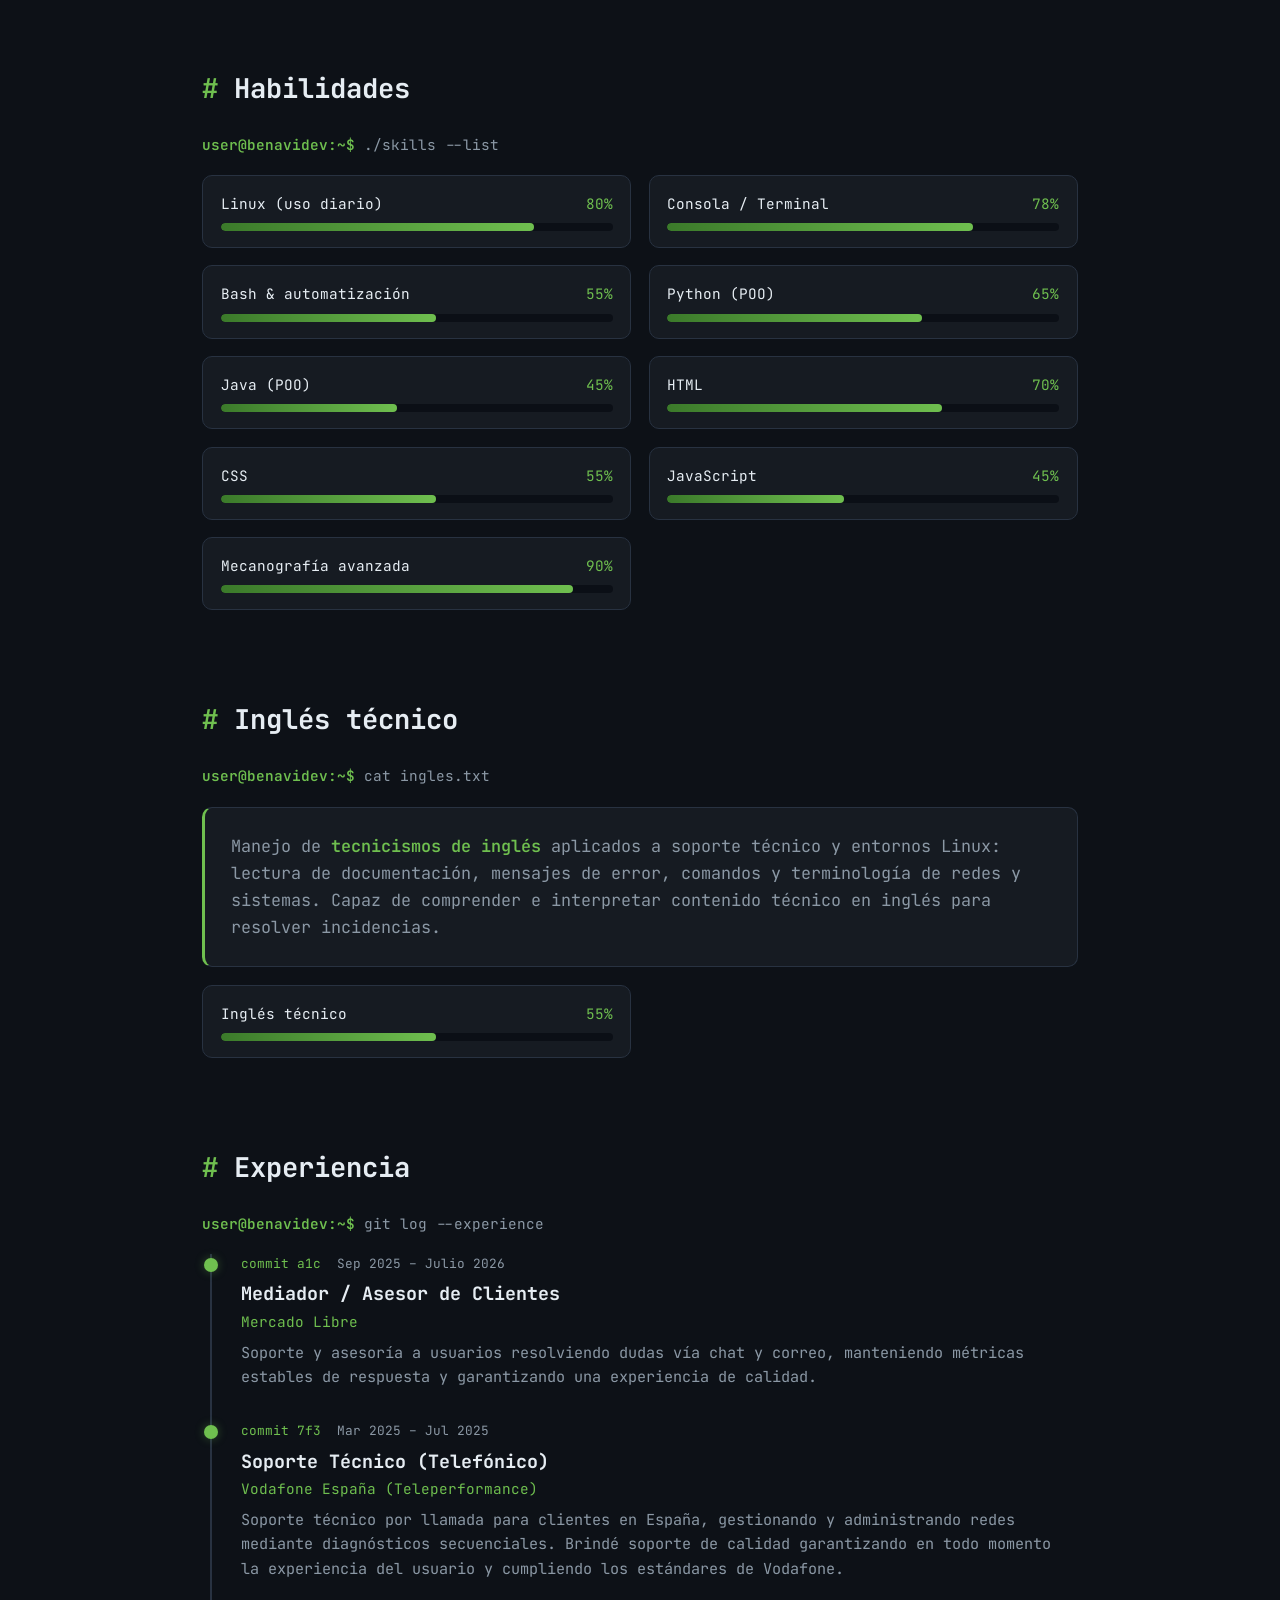
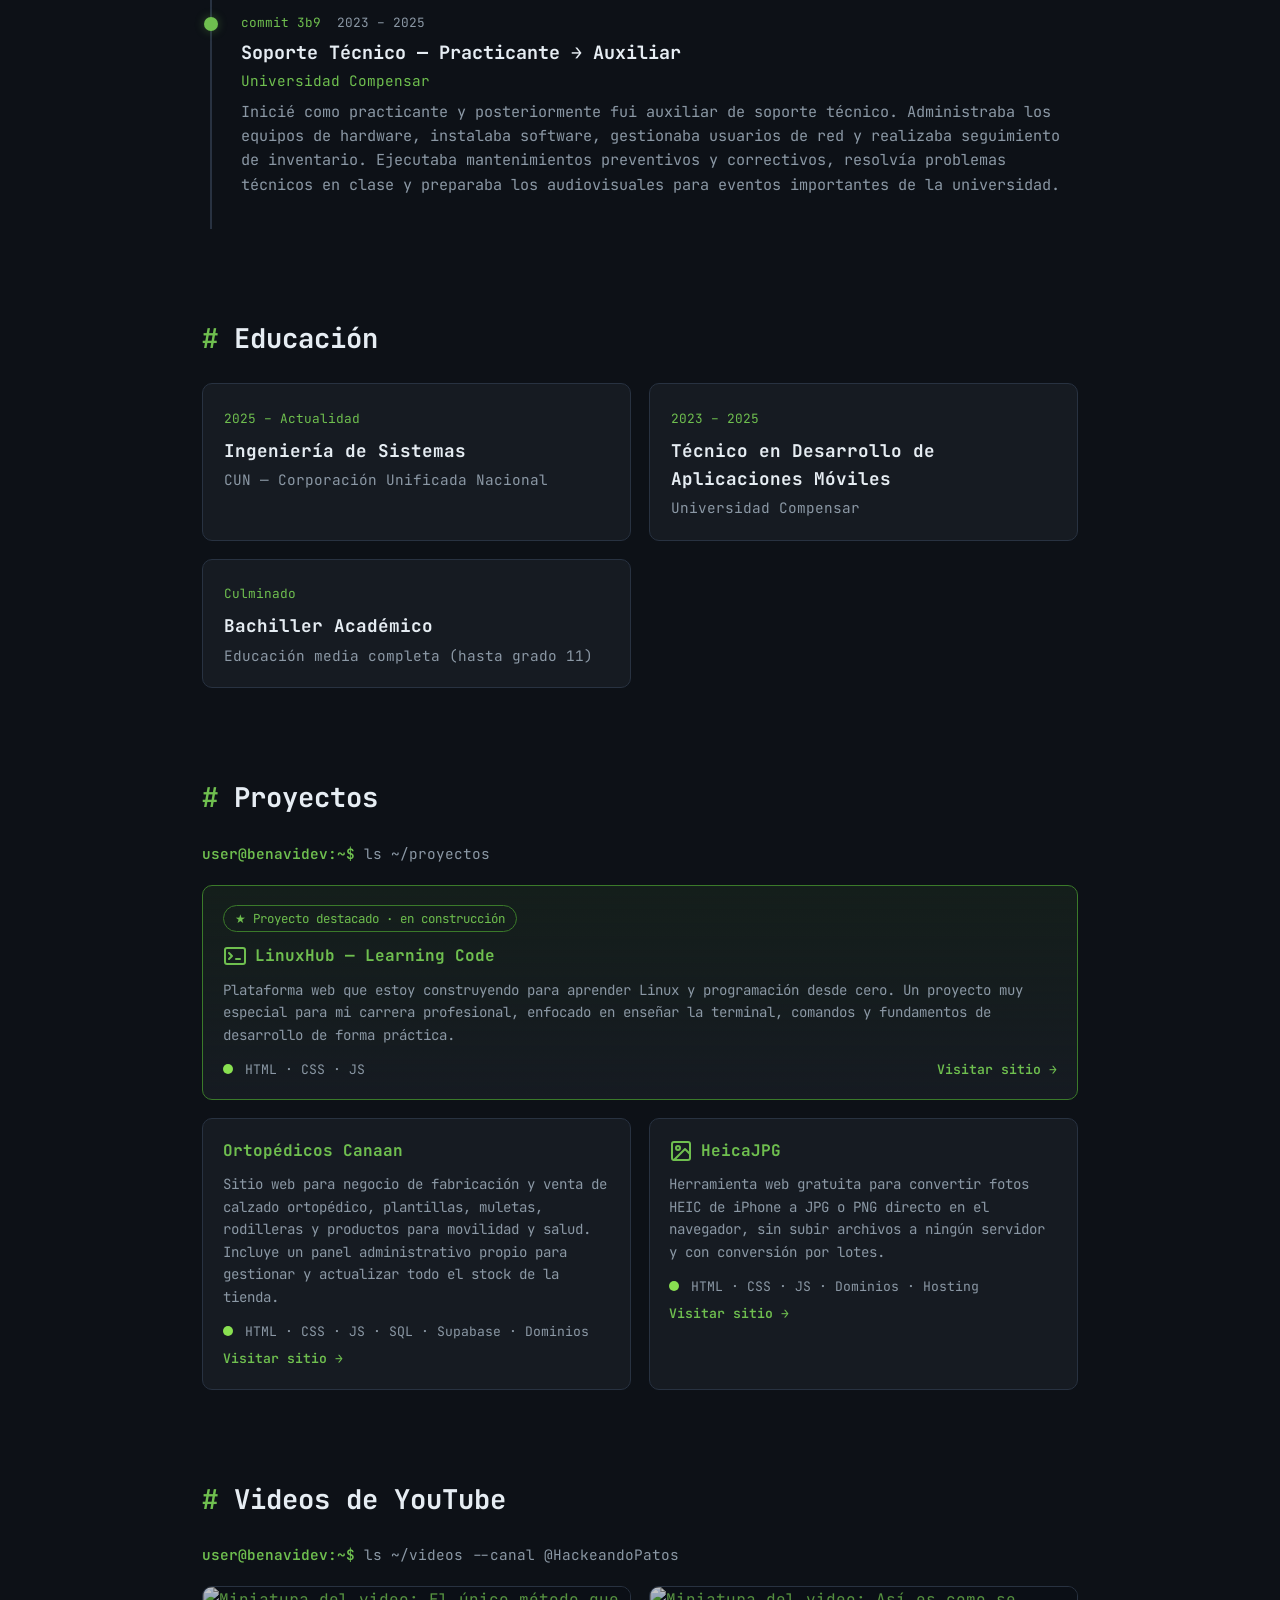
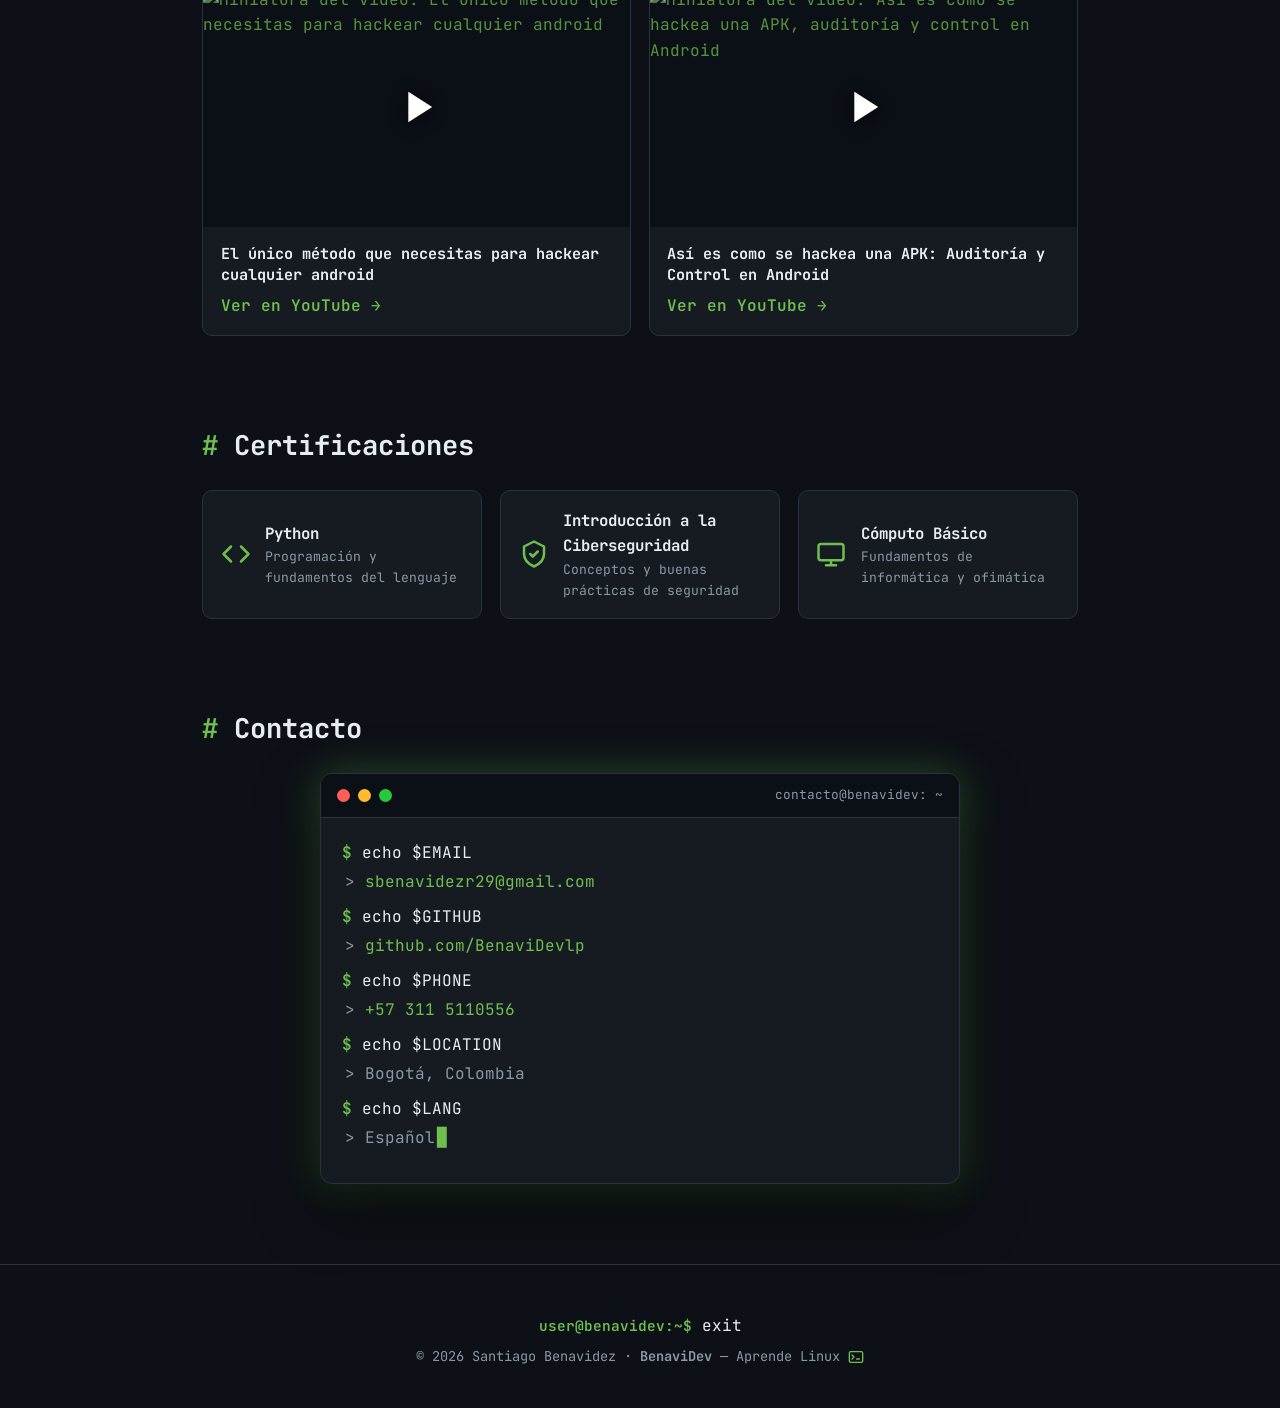
==== commit d33853e2: "Add files via upload" ====
--- a/index.html
+++ b/index.html
@@ -2,7 +2,7 @@
 <html lang="es">
 <head>
   <meta charset="UTF-8" />
-  <meta name="viewport" content="width=device-width, initial-scale=1.0" />
+  <meta name="viewport" content="width=device-width, initial-scale=1.0, viewport-fit=cover" />
   <meta name="description" content="Portafolio de Santiago Benavidez (BenaviDev) — Asesor comercial y de atención al cliente, estudiante de Ingeniería de Sistemas. Disponible para trabajo 100% remoto." />
   <title>BenaviDev | Santiago Benavidez — Tech</title>
   <link rel="preconnect" href="https://fonts.googleapis.com" />
@@ -17,19 +17,6 @@
   <!-- ===== NAVBAR ===== -->
   <header class="nav">
     <a href="#hero" class="brand" aria-label="BenaviDev inicio">
-      <span class="logo" aria-hidden="true">
-        <svg viewBox="0 0 64 64" role="img" aria-label="Logo BenaviDev">
-          <defs>
-            <linearGradient id="bdGrad" x1="0" y1="0" x2="1" y2="1">
-              <stop offset="0" stop-color="#3b7a2a"/>
-              <stop offset="1" stop-color="#6fbf4f"/>
-            </linearGradient>
-          </defs>
-          <rect x="2" y="2" width="60" height="60" rx="16" fill="url(#bdGrad)"/>
-          <path d="M19 22 L31 32 L19 42" fill="none" stroke="#fff" stroke-width="5.5" stroke-linecap="round" stroke-linejoin="round"/>
-          <rect x="34" y="38.5" width="14" height="5" rx="2.5" fill="#fff"/>
-        </svg>
-      </span>
       <span class="brand-text">Benavi<strong>Dev</strong></span>
     </a>
     <nav class="nav-links" aria-label="Navegación principal">
@@ -38,10 +25,13 @@
       <a href="#languages">./ingles</a>
       <a href="#experience">./experiencia</a>
       <a href="#projects">./proyectos</a>
+      <a href="#youtube">./youtube</a>
       <a href="#certs">./certificados</a>
       <a href="#contact" class="nav-cta">./contacto</a>
     </nav>
-    <button id="menuToggle" class="menu-toggle" aria-label="Abrir menú" aria-expanded="false">&gt;_</button>
+    <div class="nav-actions">
+      <button id="menuToggle" class="menu-toggle" aria-label="Abrir menú" aria-expanded="false">&gt;_</button>
+    </div>
   </header>
 
   <main>
@@ -68,6 +58,10 @@
       <div class="hero-cta">
         <a href="#projects" class="btn btn-primary">$ ver-proyectos</a>
         <a href="#contact" class="btn btn-ghost">$ contacto</a>
+        <a href="https://github.com/BenaviDevlp" target="_blank" rel="noopener" class="btn btn-ghost btn-github">
+          <svg viewBox="0 0 24 24" fill="currentColor" aria-hidden="true"><path d="M12 .5C5.37.5 0 5.78 0 12.29c0 5.2 3.44 9.6 8.21 11.16.6.11.82-.25.82-.56v-2.17c-3.34.71-4.04-1.57-4.04-1.57-.55-1.37-1.34-1.74-1.34-1.74-1.09-.73.08-.72.08-.72 1.2.08 1.84 1.21 1.84 1.21 1.07 1.79 2.81 1.27 3.5.97.11-.76.42-1.27.76-1.56-2.67-.3-5.47-1.31-5.47-5.83 0-1.29.47-2.34 1.24-3.17-.12-.3-.54-1.52.12-3.17 0 0 1.01-.32 3.3 1.21a11.6 11.6 0 0 1 6 0c2.29-1.53 3.3-1.21 3.3-1.21.66 1.65.24 2.87.12 3.17.77.83 1.24 1.88 1.24 3.17 0 4.53-2.81 5.53-5.49 5.82.43.36.81 1.08.81 2.18v3.23c0 .31.22.68.83.56A12.02 12.02 0 0 0 24 12.29C24 5.78 18.63.5 12 .5z"/></svg>
+          GitHub
+        </a>
       </div>
       <div class="status-pill" role="status">
         <span class="status-dot" aria-hidden="true"></span> Disponible para empezar hoy mismo
@@ -125,7 +119,7 @@
       <p class="cmd-hint"><span class="prompt">user@benavidev:~$</span> git log --experience</p>
       <ol class="timeline">
         <li class="commit">
-          <div class="commit-meta"><span class="hash-id">commit a1c</span><span class="date">Sep 2025 – Actualidad</span></div>
+          <div class="commit-meta"><span class="hash-id">commit a1c</span><span class="date">Sep 2025 – Julio 2026</span></div>
           <h3>Mediador / Asesor de Clientes</h3>
           <span class="company">Mercado Libre</span>
           <p>Soporte y asesoría a usuarios resolviendo dudas vía chat y correo, manteniendo métricas estables de respuesta y garantizando una experiencia de calidad.</p>
@@ -181,10 +175,50 @@
           <div class="repo-foot"><span class="lang"><i class="lang-dot bash"></i> HTML · CSS · JS</span><span class="visit">Visitar sitio →</span></div>
         </a>
 
-        <a class="repo github-cta" href="https://github.com/BenaviDevlp" target="_blank" rel="noopener">
-          <div class="repo-top"><span class="repo-ico" aria-hidden="true"><svg viewBox="0 0 24 24" fill="currentColor"><path d="M12 .5C5.37.5 0 5.78 0 12.29c0 5.2 3.44 9.6 8.21 11.16.6.11.82-.25.82-.56v-2.17c-3.34.71-4.04-1.57-4.04-1.57-.55-1.37-1.34-1.74-1.34-1.74-1.09-.73.08-.72.08-.72 1.2.08 1.84 1.21 1.84 1.21 1.07 1.79 2.81 1.27 3.5.97.11-.76.42-1.27.76-1.56-2.67-.3-5.47-1.31-5.47-5.83 0-1.29.47-2.34 1.24-3.17-.12-.3-.54-1.52.12-3.17 0 0 1.01-.32 3.3 1.21a11.6 11.6 0 0 1 6 0c2.29-1.53 3.3-1.21 3.3-1.21.66 1.65.24 2.87.12 3.17.77.83 1.24 1.88 1.24 3.17 0 4.53-2.81 5.53-5.49 5.82.43.36.81 1.08.81 2.18v3.23c0 .31.22.68.83.56A12.02 12.02 0 0 0 24 12.29C24 5.78 18.63.5 12 .5z"/></svg></span><h3>Mi GitHub</h3></div>
-          <p>Aquí encontrarás todo mi código, proyectos en desarrollo y experimentos con Linux, Bash y programación. Sígueme para ver mi progreso.</p>
-          <div class="repo-foot"><span class="lang"><i class="lang-dot bash"></i> @BenaviDevlp</span><span class="visit">Ver perfil →</span></div>
+        <a class="repo" href="https://benavidevlp.github.io/Ortopedicos-Canaan/" target="_blank" rel="noopener">
+          <div class="repo-top"><h3>Ortopédicos Canaan</h3></div>
+          <p>Sitio web para negocio de fabricación y venta de calzado ortopédico, plantillas, muletas, rodilleras y productos para movilidad y salud. Incluye un panel administrativo propio para gestionar y actualizar todo el stock de la tienda.</p>
+          <div class="repo-foot"><span class="lang"><i class="lang-dot bash"></i> HTML · CSS · JS · SQL · Supabase · Dominios</span><span class="visit">Visitar sitio →</span></div>
+        </a>
+
+        <a class="repo" href="https://heicajpg.com" target="_blank" rel="noopener">
+          <div class="repo-top"><span class="repo-ico" aria-hidden="true"><svg viewBox="0 0 24 24" fill="none" stroke="currentColor" stroke-width="2" stroke-linecap="round" stroke-linejoin="round"><rect x="3" y="3" width="18" height="18" rx="2"/><circle cx="9" cy="9" r="2"/><path d="M21 15l-5-5L5 21"/></svg></span><h3>HeicaJPG</h3></div>
+          <p>Herramienta web gratuita para convertir fotos HEIC de iPhone a JPG o PNG directo en el navegador, sin subir archivos a ningún servidor y con conversión por lotes.</p>
+          <div class="repo-foot"><span class="lang"><i class="lang-dot bash"></i> HTML · CSS · JS · Dominios · Hosting</span><span class="visit">Visitar sitio →</span></div>
+        </a>
+      </div>
+    </section>
+
+    <!-- ===== YOUTUBE ===== -->
+    <section id="youtube" class="section">
+      <h2 class="section-title"><span class="hash">#</span> Videos de YouTube</h2>
+      <p class="cmd-hint"><span class="prompt">user@benavidev:~$</span> ls ~/videos --canal @HackeandoPatos</p>
+
+      <div class="videos-grid">
+        <a class="video-card" href="https://www.youtube.com/watch?v=nW4J6vx8IVk" target="_blank" rel="noopener">
+          <div class="video-thumb">
+            <img src="https://i.ytimg.com/vi/nW4J6vx8IVk/hqdefault.jpg" alt="Miniatura del video: El único método que necesitas para hackear cualquier android" loading="lazy" width="480" height="360" />
+            <span class="play-ico" aria-hidden="true">
+              <svg viewBox="0 0 24 24" fill="currentColor"><path d="M8 5v14l11-7z"/></svg>
+            </span>
+          </div>
+          <div class="video-info">
+            <h3>El único método que necesitas para hackear cualquier android</h3>
+            <span class="visit">Ver en YouTube →</span>
+          </div>
+        </a>
+
+        <a class="video-card" href="https://www.youtube.com/watch?v=2Jxq2rm2h1o" target="_blank" rel="noopener">
+          <div class="video-thumb">
+            <img src="https://i.ytimg.com/vi/2Jxq2rm2h1o/hqdefault.jpg" alt="Miniatura del video: Así es como se hackea una APK, auditoría y control en Android" loading="lazy" width="480" height="360" />
+            <span class="play-ico" aria-hidden="true">
+              <svg viewBox="0 0 24 24" fill="currentColor"><path d="M8 5v14l11-7z"/></svg>
+            </span>
+          </div>
+          <div class="video-info">
+            <h3>Así es como se hackea una APK: Auditoría y Control en Android</h3>
+            <span class="visit">Ver en YouTube →</span>
+          </div>
         </a>
       </div>
     </section>
@@ -217,7 +251,7 @@
           <p class="line"><span class="prompt">$</span> echo $LOCATION</p>
           <p class="output">&gt; Bogotá, Colombia</p>
           <p class="line"><span class="prompt">$</span> echo $LANG</p>
-          <p class="output">&gt; Inglés<span class="cursor">█</span></p>
+          <p class="output">&gt; Español<span class="cursor">█</span></p>
         </div>
       </div>
     </section>
--- a/styles.css
+++ b/styles.css
@@ -14,15 +14,25 @@
   --mono: 'JetBrains Mono', ui-monospace, 'Fira Code', Consolas, monospace;
 }
 * { margin: 0; padding: 0; box-sizing: border-box; }
-html { scroll-behavior: smooth; }
+html {
+  scroll-behavior: smooth;
+  scroll-padding-top: 72px;
+  -webkit-text-size-adjust: 100%;
+  text-size-adjust: 100%;
+}
 body {
   font-family: var(--mono);
   background: var(--bg);
   color: var(--text);
   line-height: 1.6;
+  width: 100%;
   overflow-x: hidden;
   position: relative;
-}
+  overflow-wrap: break-word;
+  -webkit-font-smoothing: antialiased;
+  -webkit-tap-highlight-color: transparent;
+}
+img { max-width: 100%; }
 a { color: var(--green); text-decoration: none; transition: color .2s; }
 a:hover { color: #9be07a; }
 
@@ -36,22 +46,23 @@
 .nav {
   position: sticky; top: 0; z-index: 50;
   display: flex; align-items: center; justify-content: space-between;
+  gap: 1rem;
   padding: .9rem 1.6rem;
   background: rgba(13, 17, 23, .96);
   border-bottom: 1px solid var(--border);
 }
-.brand { display: flex; align-items: center; gap: .6rem; }
-.logo svg { width: 34px; height: 34px; filter: drop-shadow(0 0 6px var(--green-glow)); }
+.brand { display: flex; align-items: center; gap: .6rem; flex-shrink: 0; }
 .brand-text { font-weight: 700; font-size: 1.15rem; color: var(--text); }
 .brand-text strong { color: var(--green); }
-.nav-links { display: flex; gap: 1.3rem; font-size: .9rem; }
-.nav-links a { color: var(--muted); }
+.nav-links { display: flex; flex-wrap: wrap; justify-content: flex-end; gap: 1.05rem; font-size: .85rem; }
+.nav-links a { color: var(--muted); white-space: nowrap; }
 .nav-links a:hover { color: var(--green); }
 .nav-cta {
   border: 1px solid var(--green); border-radius: 6px;
   padding: .25rem .7rem; color: var(--green) !important;
 }
 .nav-cta:hover { background: var(--green); color: #0d1117 !important; }
+.nav-actions { display: flex; align-items: center; gap: .7rem; }
 .menu-toggle {
   display: none; background: none; border: 1px solid var(--border);
   color: var(--green); font-family: var(--mono); font-size: 1.1rem;
@@ -62,21 +73,21 @@
 main { position: relative; z-index: 1; }
 .section {
   max-width: 920px; margin: 0 auto; padding: 4.5rem 1.4rem 1rem;
-  scroll-margin-top: 70px;
-  content-visibility: auto;
-  contain-intrinsic-size: auto 500px;
+  scroll-margin-top: 72px;
 }
 .section-title {
   font-size: 1.7rem; margin-bottom: 1.4rem; color: var(--text);
 }
 .section-title .hash { color: var(--green); }
-.cmd-hint { color: var(--muted); margin-bottom: 1.2rem; font-size: .9rem; }
+.cmd-hint { color: var(--muted); margin-bottom: 1.2rem; font-size: .9rem; overflow-wrap: anywhere; }
 .prompt { color: var(--green); font-weight: 600; }
 .hl { color: var(--green); font-weight: 600; }
 
 /* ===== HERO ===== */
 .hero {
-  min-height: 88vh; display: flex; flex-direction: column;
+  min-height: 88vh;
+  min-height: 88svh;
+  display: flex; flex-direction: column;
   align-items: center; justify-content: center; gap: 2rem;
   max-width: 820px; margin: 0 auto; padding: 2rem 1.4rem;
 }
@@ -91,16 +102,17 @@
   padding: .7rem 1rem; background: #0b0f16;
   border-bottom: 1px solid var(--border);
 }
-.dot { width: 13px; height: 13px; border-radius: 50%; }
+.dot { width: 13px; height: 13px; border-radius: 50%; flex-shrink: 0; }
 .dot.red { background: var(--red); }
 .dot.yellow { background: var(--yellow); }
 .dot.green { background: #27c93f; }
 .terminal-title {
   margin-left: auto; color: var(--muted); font-size: .8rem;
+  overflow: hidden; text-overflow: ellipsis; white-space: nowrap;
 }
 .terminal-body { padding: 1.4rem 1.3rem; font-size: 1rem; }
 .terminal-body .line { white-space: nowrap; }
-.terminal-body .output { color: var(--muted); margin: .2rem 0 1rem; padding-left: .2rem; }
+.terminal-body .output { color: var(--muted); margin: .2rem 0 1rem; padding-left: .2rem; overflow-wrap: anywhere; }
 .terminal-body .output strong { color: var(--green); font-size: 1.25rem; }
 .out-1, .out-2 { opacity: 0; transition: opacity .4s; }
 .sep { color: var(--green-dark); }
@@ -112,12 +124,13 @@
 }
 @keyframes blink { 50% { opacity: 0; } }
 
-/* Botones */
+/* ===== BOTONES ===== */
 .hero-cta { display: flex; gap: 1rem; flex-wrap: wrap; justify-content: center; }
 .btn {
+  display: inline-flex; align-items: center; justify-content: center;
   font-family: var(--mono); font-weight: 600; font-size: .95rem;
   padding: .7rem 1.4rem; border-radius: 8px; cursor: pointer;
-  transition: transform .15s, box-shadow .2s, background .2s;
+  transition: transform .15s, box-shadow .2s, background .2s, color .2s, border-color .2s;
 }
 .btn:hover { transform: translateY(-2px); }
 .btn-primary {
@@ -126,17 +139,19 @@
 }
 .btn-ghost { border: 1px solid var(--border); color: var(--text); }
 .btn-ghost:hover { border-color: var(--green); color: var(--green); }
+.btn-github { gap: .55rem; }
+.btn-github svg { width: 18px; height: 18px; flex-shrink: 0; }
 
 /* Indicador de disponibilidad */
 .status-pill {
   display: inline-flex; align-items: center; gap: .55rem;
-  font-size: .85rem; color: var(--text);
+  font-size: .85rem; color: var(--text); text-align: center;
   background: rgba(111,191,79,.08);
   border: 1px solid var(--green-dark); border-radius: 999px;
   padding: .4rem 1rem;
 }
 .status-dot {
-  width: 9px; height: 9px; border-radius: 50%;
+  width: 9px; height: 9px; border-radius: 50%; flex-shrink: 0;
   background: #27c93f; box-shadow: 0 0 0 0 rgba(39,201,63,.55);
   animation: pulse 2s infinite;
 }
@@ -181,7 +196,7 @@
   transition: transform .2s, border-color .2s;
 }
 .skill:hover { transform: translateY(-3px); border-color: var(--green); }
-.skill-head { display: flex; justify-content: space-between; font-size: .9rem; margin-bottom: .5rem; }
+.skill-head { display: flex; justify-content: space-between; gap: .5rem; font-size: .9rem; margin-bottom: .5rem; }
 .pct { color: var(--green); }
 .bar { height: 8px; background: #0b0f16; border-radius: 6px; overflow: hidden; }
 .bar i {
@@ -217,6 +232,12 @@
 .edu-card p { color: var(--muted); font-size: .9rem; }
 
 /* ===== PROYECTOS ===== */
+.projects-row {
+  display: grid;
+  grid-template-columns: repeat(2, 1fr);
+  gap: 1.1rem;
+  align-items: stretch;
+}
 .repo {
   background: var(--panel); border: 1px solid var(--border);
   border-radius: 10px; padding: 1.2rem; transition: transform .2s, border-color .2s;
@@ -225,9 +246,70 @@
 .repo-top { display: flex; align-items: center; gap: .5rem; margin-bottom: .6rem; }
 .repo-top h3 { color: var(--green); font-size: 1rem; }
 .repo p { color: var(--muted); font-size: .88rem; min-height: 60px; }
-.repo-foot { display: flex; justify-content: space-between; margin-top: .8rem; font-size: .82rem; color: var(--muted); }
+.repo-foot { display: flex; flex-wrap: wrap; gap: .4rem 1rem; justify-content: space-between; margin-top: .8rem; font-size: .82rem; color: var(--muted); }
 .lang-dot { display: inline-block; width: 10px; height: 10px; border-radius: 50%; margin-right: 4px; }
 .lang-dot.bash { background: #89e051; }
+.repo-ico { color: var(--green); display: inline-flex; align-items: center; flex-shrink: 0; }
+.repo-ico svg { width: 24px; height: 24px; }
+.visit { color: var(--green); font-weight: 600; white-space: nowrap; }
+
+/* Proyecto destacado (ocupa toda la fila) */
+.repo.featured {
+  grid-column: 1 / -1;
+  display: block; margin-bottom: 0;
+  border: 1px solid var(--green-dark);
+  background: linear-gradient(180deg, rgba(111,191,79,.08), var(--panel));
+}
+.repo.featured:hover { border-color: var(--green); }
+.repo.featured p { min-height: auto; }
+.featured-tag {
+  display: inline-block; font-size: .78rem; color: var(--green);
+  border: 1px solid var(--green-dark); border-radius: 20px;
+  padding: .15rem .7rem; margin-bottom: .7rem;
+}
+
+/* ===== VIDEOS DE YOUTUBE ===== */
+.videos-grid {
+  display: grid;
+  grid-template-columns: 1fr 1fr;
+  gap: 1.1rem;
+}
+.video-card {
+  display: block;
+  background: var(--panel); border: 1px solid var(--border);
+  border-radius: 10px; overflow: hidden;
+  transition: transform .2s, border-color .2s;
+}
+.video-card:hover { transform: translateY(-4px); border-color: var(--green); }
+.video-thumb {
+  position: relative; aspect-ratio: 16 / 9; overflow: hidden;
+  background: #0b0f16;
+}
+.video-thumb img { width: 100%; height: 100%; object-fit: cover; display: block; }
+.play-ico {
+  position: absolute; inset: 0; display: flex;
+  align-items: center; justify-content: center;
+  background: rgba(13,17,23,.25);
+}
+.play-ico svg {
+  width: 52px; height: 52px; color: #fff;
+  filter: drop-shadow(0 2px 8px rgba(0,0,0,.6));
+}
+.video-info { padding: 1rem 1.1rem; }
+.video-info h3 { color: var(--text); font-size: .95rem; margin-bottom: .5rem; line-height: 1.4; }
+
+/* ===== CERTIFICACIONES ===== */
+.cert-grid { display: grid; grid-template-columns: repeat(3, 1fr); gap: 1.1rem; }
+.cert {
+  display: flex; align-items: center; gap: .9rem;
+  background: var(--panel); border: 1px solid var(--border);
+  border-radius: 10px; padding: 1.1rem; transition: transform .2s, border-color .2s;
+}
+.cert:hover { border-color: var(--green); transform: translateY(-3px); }
+.cert-ico { font-size: 1.6rem; color: var(--green); display: inline-flex; flex-shrink: 0; }
+.cert-ico svg { width: 30px; height: 30px; }
+.cert h3 { color: var(--text); font-size: .98rem; }
+.cert p { color: var(--muted); font-size: .82rem; }
 
 /* ===== CONTACTO ===== */
 .contact-terminal { max-width: 640px; margin: 0 auto; }
@@ -241,62 +323,19 @@
 }
 .footer .prompt { font-size: .9rem; }
 .footer-copy { color: var(--muted); font-size: .85rem; margin-top: .5rem; }
-
-/* ===== ANIMACIÓN SCROLL REVEAL ===== */
-.reveal { opacity: 0; transform: translateY(24px); transition: opacity .6s, transform .6s; }
-.reveal.visible { opacity: 1; transform: translateY(0); }
-
-/* ===== RESPONSIVE ===== */
-/* Menú hamburguesa en tablets y móviles */
-@media (max-width: 880px) {
-  .nav-links { display: none; }
-  .nav-links.open {
-    display: flex; flex-direction: column; gap: .8rem;
-    position: absolute; top: 100%; right: 0; left: 0;
-    background: var(--bg-soft); padding: 1rem 1.6rem;
-    border-bottom: 1px solid var(--border);
-  }
-  .menu-toggle { display: block; }
-}
-
-@media (max-width: 760px) {
-  .skills-grid, .edu-grid { grid-template-columns: 1fr; }
-  .terminal-body { font-size: .82rem; }
-  .terminal-body .line { white-space: normal; }
-  .section-title { font-size: 1.4rem; }
-  .section { padding: 3.5rem 1.2rem 1rem; }
-  .hero { min-height: auto; padding: 3rem 1.2rem; }
-}
-
-/* Móviles pequeños */
-@media (max-width: 430px) {
-  .section { padding: 3rem 1rem 1rem; }
-  .about-card { padding: 1.2rem; font-size: 1rem; }
-  .status-pill { font-size: .78rem; }
-  .btn { padding: .65rem 1.1rem; font-size: .9rem; }
-  .repo p { min-height: auto; }
-}
-
-/* Accesibilidad: foco visible por teclado */
-a:focus-visible, .btn:focus-visible, .menu-toggle:focus-visible {
-  outline: 2px solid var(--green); outline-offset: 3px; border-radius: 4px;
-}
-
-/* Respeta la preferencia de menos movimiento */
-@media (prefers-reduced-motion: reduce) {
-  * { animation: none !important; transition: none !important; }
-  html { scroll-behavior: auto; }
-}
+.footer-ico { color: var(--green); display: inline-flex; vertical-align: middle; }
+.footer-ico svg { width: 16px; height: 16px; }
 
 /* ===== AVATAR / FOTO ===== */
 .avatar {
-  width: clamp(220px, 32vw, 340px);
+  width: clamp(200px, 32vw, 340px);
   aspect-ratio: 1 / 1;
   height: auto;
   border-radius: 50%;
   padding: 5px;
   background: linear-gradient(135deg, var(--green-dark), var(--green));
   box-shadow: 0 0 28px var(--green-glow);
+  flex-shrink: 0;
 }
 .avatar img {
   width: 100%; height: 100%;
@@ -310,56 +349,69 @@
   content: url("data:image/svg+xml,%3Csvg xmlns='http://www.w3.org/2000/svg' viewBox='0 0 24 24' fill='%236fbf4f'%3E%3Cpath d='M12 12a5 5 0 1 0-5-5 5 5 0 0 0 5 5Zm0 2c-4 0-8 2-8 6v2h16v-2c0-4-4-6-8-6Z'/%3E%3C/svg%3E");
 }
 
-/* ===== PROYECTO DESTACADO ===== */
-.projects-row {
-  display: grid;
-  grid-template-columns: 1.6fr 1fr;
-  gap: 1.1rem;
-  align-items: stretch;
-}
-.repo.featured {
-  display: block; margin-bottom: 0;
-  border: 1px solid var(--green-dark);
-  background: linear-gradient(180deg, rgba(111,191,79,.08), var(--panel));
-}
-.repo.featured:hover { border-color: var(--green); }
-.featured-tag {
-  display: inline-block; font-size: .78rem; color: var(--green);
-  border: 1px solid var(--green-dark); border-radius: 20px;
-  padding: .15rem .7rem; margin-bottom: .7rem;
-}
-.repo.featured p { min-height: auto; }
-.visit { color: var(--green); font-weight: 600; }
-
-/* ===== TARJETA GITHUB ===== */
-.repo.github-cta {
-  display: block; text-decoration: none;
-  border: 1px solid var(--green-dark);
-  background: linear-gradient(180deg, rgba(111,191,79,.06), var(--panel));
-}
-.repo.github-cta:hover { border-color: var(--green); box-shadow: 0 0 22px var(--green-glow); }
-.repo.github-cta .repo-top h3 { font-size: 1.05rem; }
-.repo.github-cta p { min-height: auto; }
-
-/* ===== CERTIFICACIONES ===== */
-.cert-grid { display: grid; grid-template-columns: repeat(3, 1fr); gap: 1.1rem; }
-.cert {
-  display: flex; align-items: center; gap: .9rem;
-  background: var(--panel); border: 1px solid var(--border);
-  border-radius: 10px; padding: 1.1rem; transition: transform .2s, border-color .2s;
-}
-.cert:hover { border-color: var(--green); transform: translateY(-3px); }
-.cert-ico { font-size: 1.6rem; color: var(--green); display: inline-flex; }
-.cert-ico svg { width: 30px; height: 30px; }
-.repo-ico { color: var(--green); display: inline-flex; align-items: center; }
-.repo-ico svg { width: 24px; height: 24px; }
-.footer-ico { color: var(--green); display: inline-flex; vertical-align: middle; }
-.footer-ico svg { width: 16px; height: 16px; }
-.cert h3 { color: var(--text); font-size: .98rem; }
-.cert p { color: var(--muted); font-size: .82rem; }
-
+/* ===== ANIMACIÓN SCROLL REVEAL ===== */
+.reveal { opacity: 0; transform: translateY(24px); transition: opacity .6s, transform .6s; }
+.reveal.visible { opacity: 1; transform: translateY(0); }
+
+/* ===== ACCESIBILIDAD: foco visible por teclado ===== */
+a:focus-visible, .btn:focus-visible, .menu-toggle:focus-visible {
+  outline: 2px solid var(--green); outline-offset: 3px; border-radius: 4px;
+}
+
+/* ============================================================
+   RESPONSIVE (de mayor a menor ancho)
+   ============================================================ */
+
+/* Tablets y laptops estrechas: menú hamburguesa */
+@media (max-width: 1000px) {
+  .nav-links {
+    display: none;
+    flex-direction: column; flex-wrap: nowrap; justify-content: flex-start; gap: .8rem;
+    position: absolute; top: 100%; right: 0; left: 0;
+    background: var(--bg-soft); padding: 1rem 1.6rem;
+    border-bottom: 1px solid var(--border);
+    max-height: calc(100vh - 60px); overflow-y: auto;
+  }
+  .nav-links.open { display: flex; }
+  .nav-links a { white-space: normal; }
+  .menu-toggle { display: block; }
+}
+
+/* Tablets / móviles grandes: una columna en las grillas */
 @media (max-width: 760px) {
+  .skills-grid,
+  .edu-grid,
+  .projects-row,
+  .videos-grid,
   .cert-grid { grid-template-columns: 1fr; }
-  .projects-row { grid-template-columns: 1fr; }
+  .terminal-body { font-size: .82rem; }
+  .terminal-body .line { white-space: normal; }
+  .section-title { font-size: 1.4rem; }
+  .section { padding: 3.5rem 1.2rem 1rem; }
+  .hero { min-height: auto; padding: 3rem 1.2rem; }
+  .repo p { min-height: auto; }
   .avatar { width: clamp(180px, 55vw, 260px); }
 }
+
+/* Móviles */
+@media (max-width: 480px) {
+  .nav { padding: .8rem 1rem; }
+  .section { padding: 3rem 1rem 1rem; }
+  .about-card { padding: 1.2rem; font-size: 1rem; }
+  .status-pill { font-size: .78rem; }
+  .hero-cta { width: 100%; }
+  .btn { padding: .65rem 1.1rem; font-size: .9rem; flex: 1 1 auto; }
+}
+
+/* Móviles pequeños */
+@media (max-width: 360px) {
+  .brand-text { font-size: 1rem; }
+  .terminal-body { font-size: .76rem; }
+  .btn { width: 100%; flex: 1 1 100%; }
+}
+
+/* Respeta la preferencia de menos movimiento */
+@media (prefers-reduced-motion: reduce) {
+  * { animation: none !important; transition: none !important; }
+  html { scroll-behavior: auto; }
+}
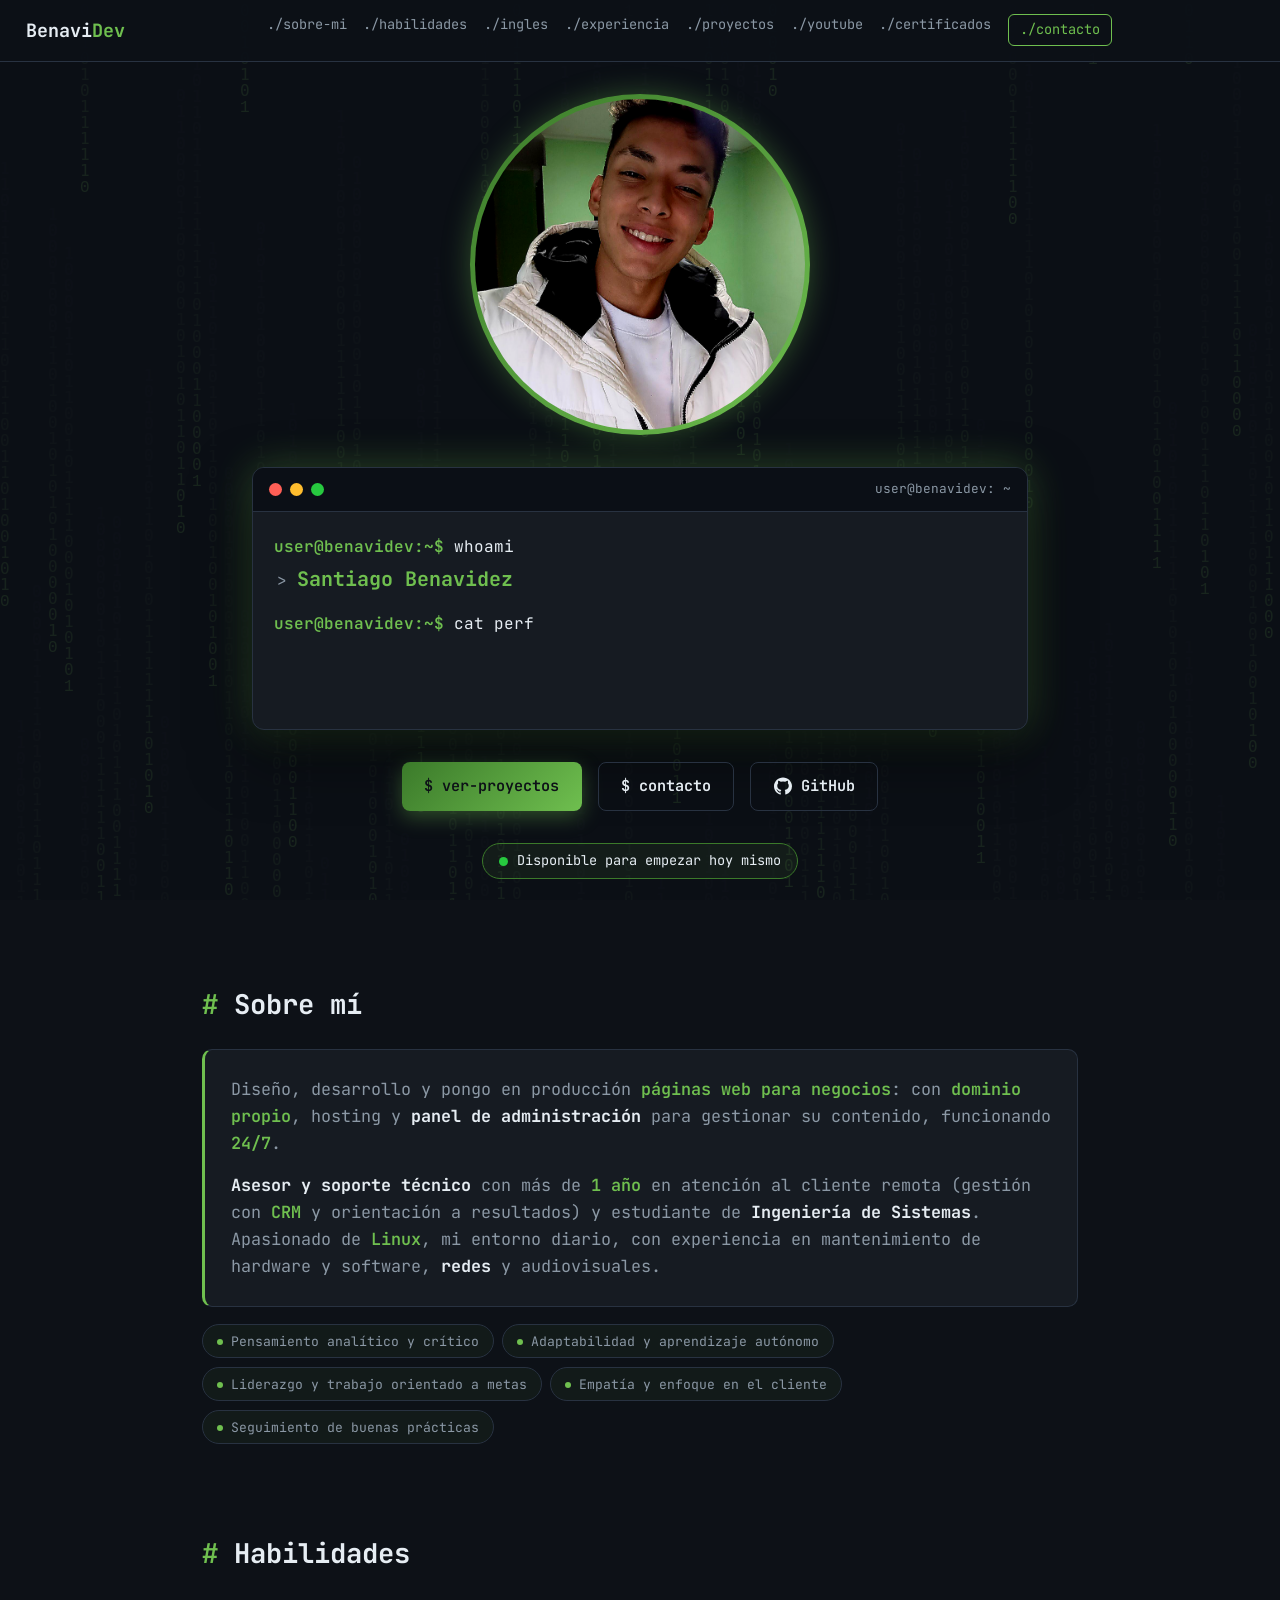
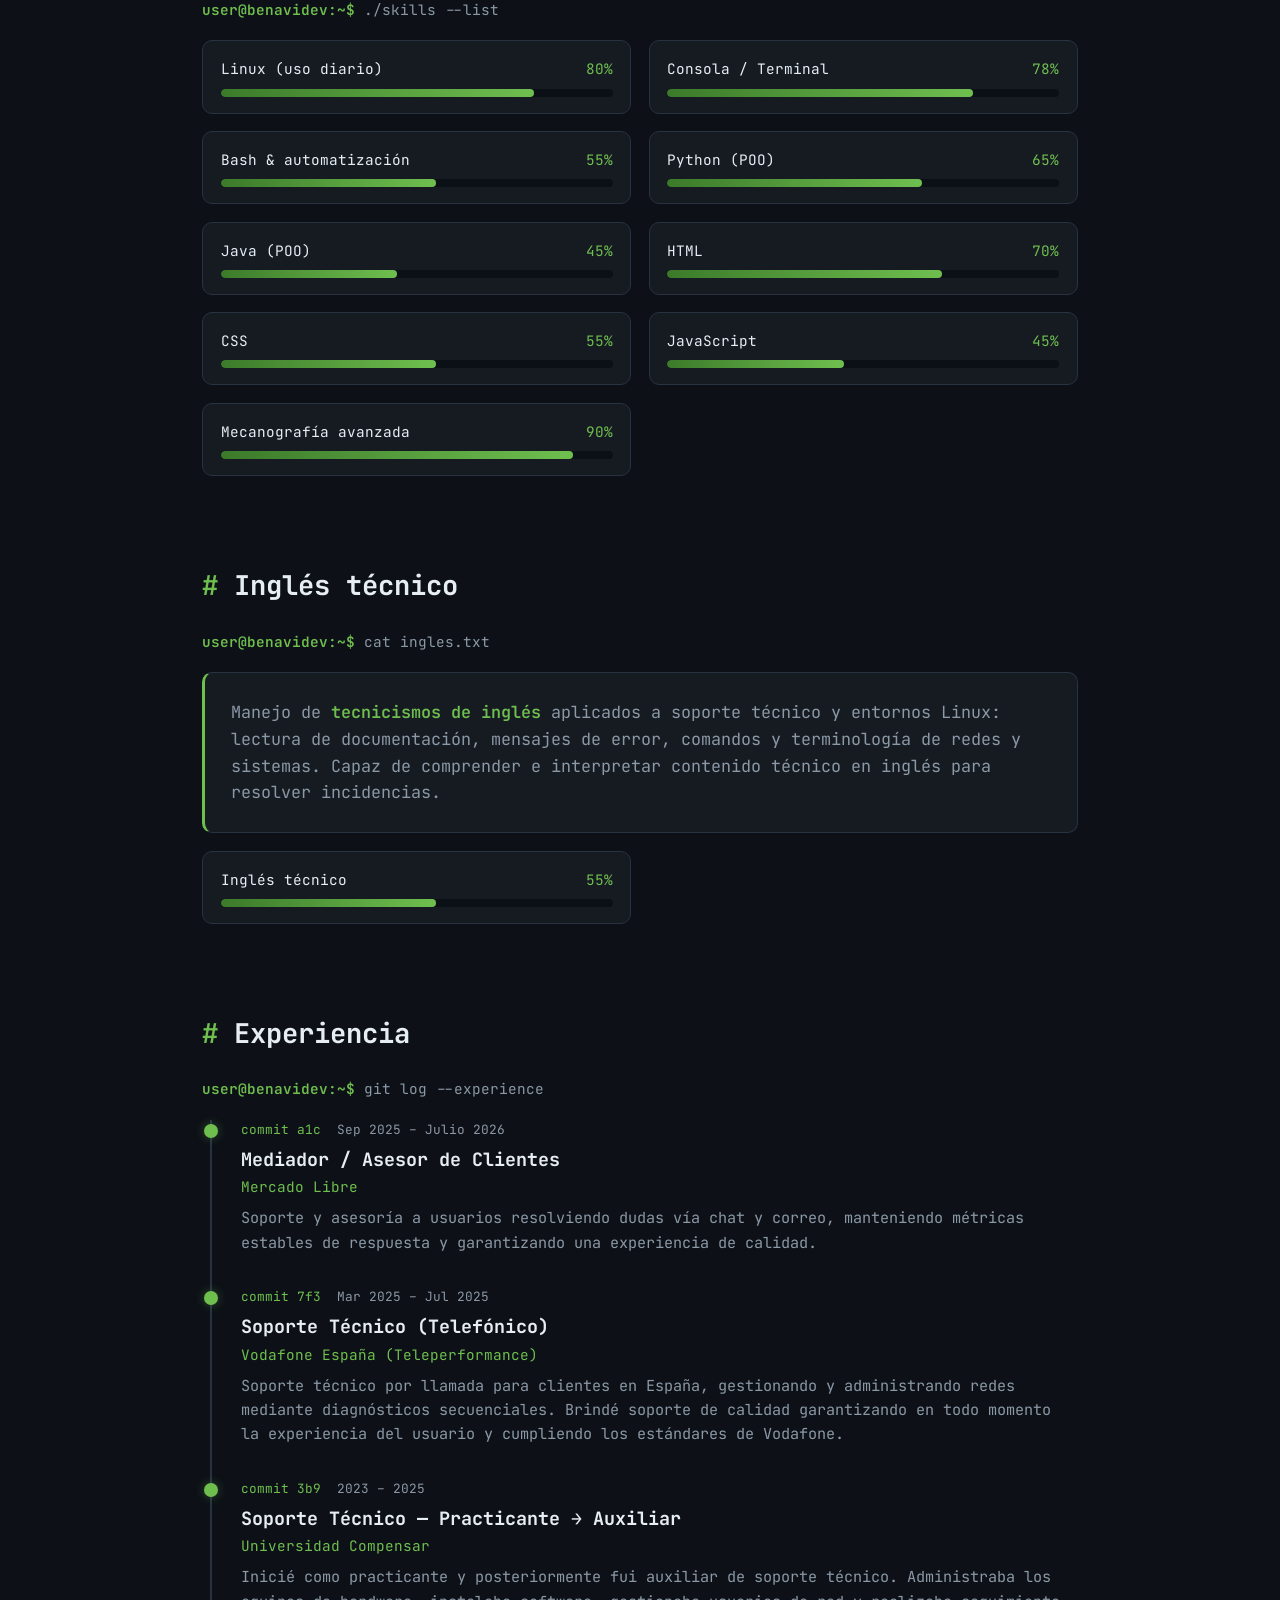
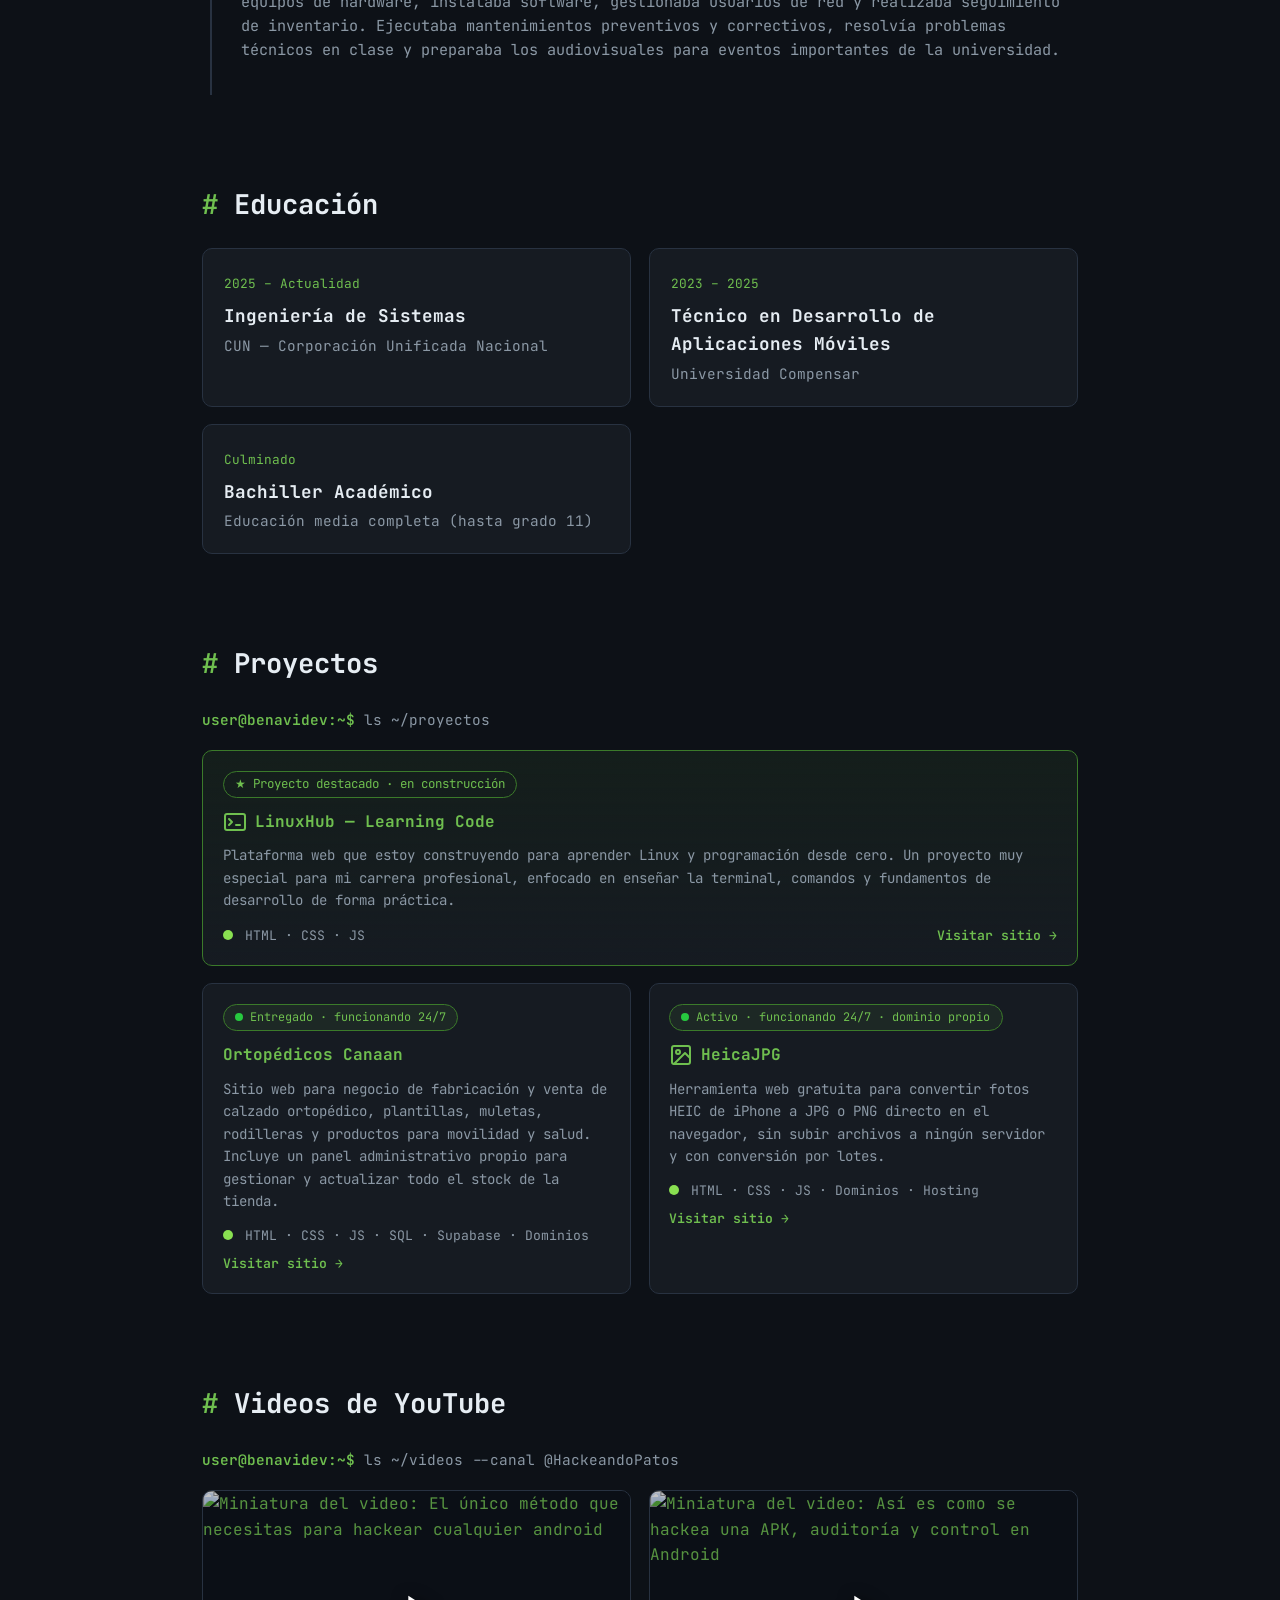
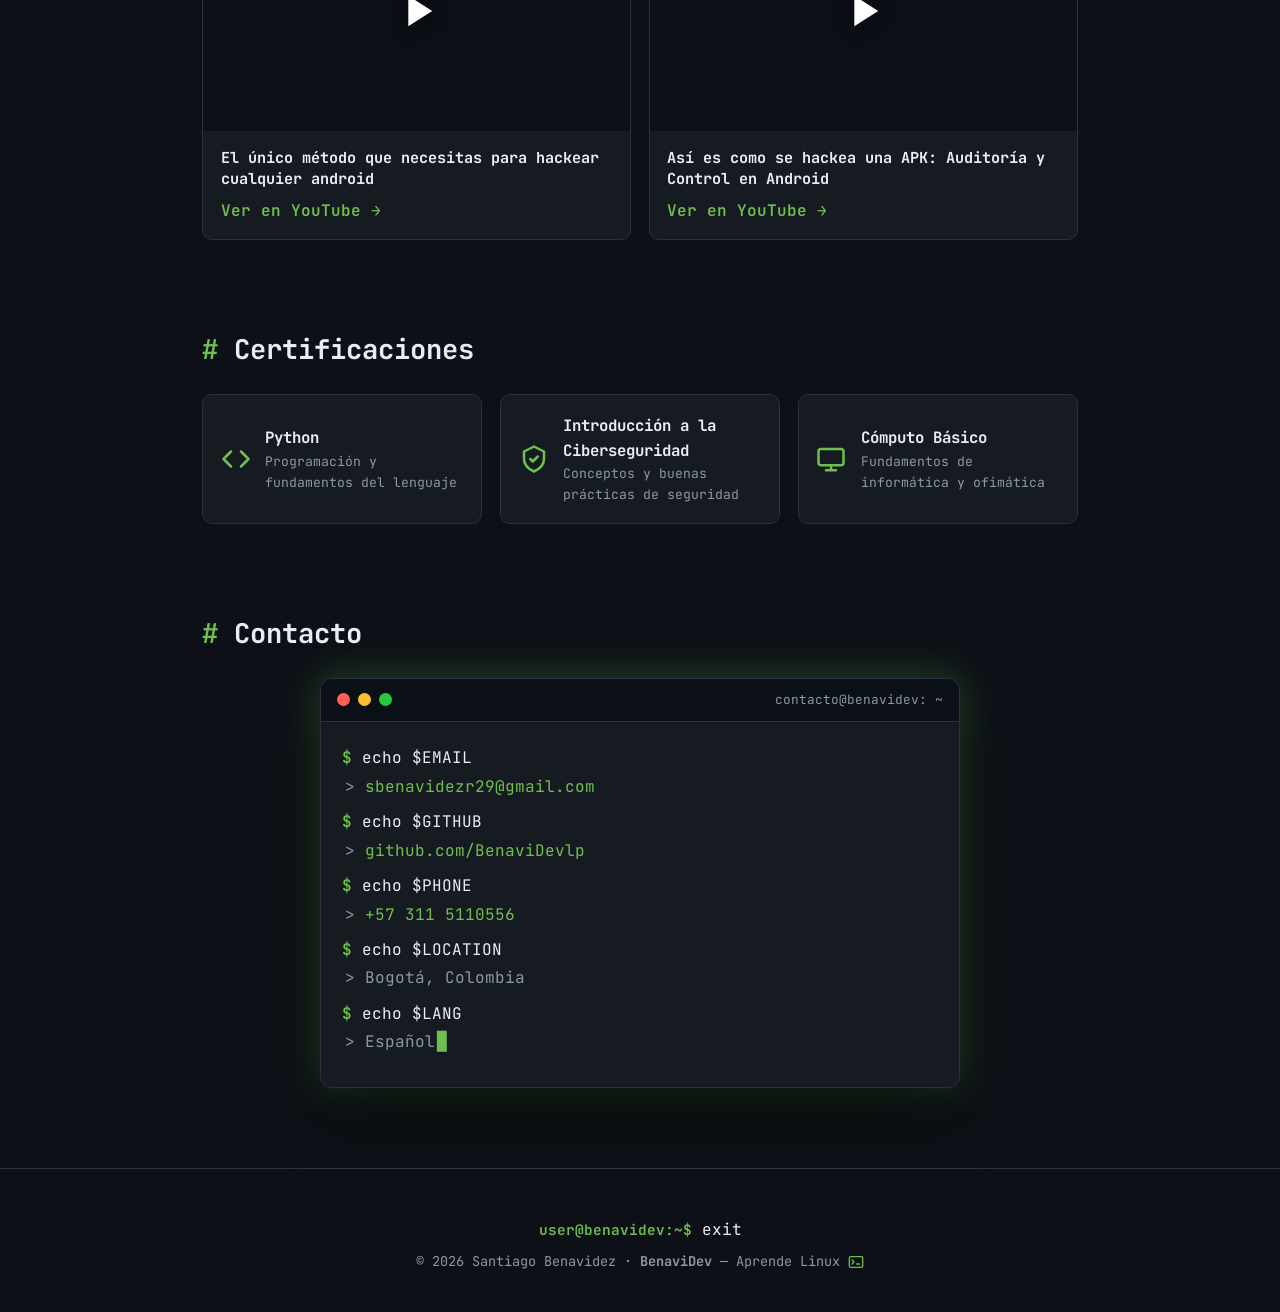
==== commit cee194ee: "Add files via upload" ====
--- a/index.html
+++ b/index.html
@@ -52,7 +52,7 @@
           <p class="line"><span class="prompt">user@benavidev:~$</span> <span class="typed" data-text="whoami"></span></p>
           <p class="output out-1">&gt; <strong>Santiago Benavidez</strong></p>
           <p class="line line-2"><span class="prompt">user@benavidev:~$</span> <span class="typed-2" data-text="cat perfil.txt"></span></p>
-          <p class="output out-2">&gt; Soporte Técnico N1 / N2 <span class="sep">|</span> Usuario diario de <span class="hl">Linux</span> y consola avanzada · 100% remoto / site<span class="cursor">█</span></p>
+          <p class="output out-2">&gt; Soporte Técnico N1/N2 <span class="sep">|</span> <span class="hl">Desarrollo web para negocios</span> · Sitios reales en producción con dominio propio · 100% remoto<span class="cursor">█</span></p>
         </div>
       </div>
       <div class="hero-cta">
@@ -72,8 +72,8 @@
     <section id="about" class="section">
       <h2 class="section-title"><span class="hash">#</span> Sobre mí</h2>
       <div class="about-card">
-        <p><strong>Asesor y atención al cliente</strong> con más de <span class="hl">1 año de experiencia</span> en asesorías consultivas y servicio al cliente en entornos remotos. Estudiante de <strong>Ingeniería de Sistemas</strong> y Técnico en Desarrollo de Aplicaciones Móviles, con sólida afinidad por la educación tecnológica y la programación. Experiencia comprobada en gestión de clientes mediante <span class="hl">CRM</span>, comunicación asertiva, manejo de objeciones y cumplimiento de métricas de desempeño. Orientado a resultados, con capacidad para construir relaciones de confianza, generar empatía y acompañamiento. Alta adaptabilidad, organización autónoma y disponibilidad para <span class="hl">trabajo 100% remoto</span>.</p>
-        <p>Soy un apasionado de <span class="hl">Linux</span>, lo uso a diario como mi entorno principal de trabajo. Además, cuento con experiencia en <strong>mantenimiento de equipos de hardware y software</strong>, administración de <strong>redes</strong> y <strong>manejo de audiovisuales</strong>, adquirida en entornos reales de soporte técnico.</p>
+        <p>Diseño, desarrollo y pongo en producción <span class="hl">páginas web para negocios</span>: con <span class="hl">dominio propio</span>, hosting y <strong>panel de administración</strong> para gestionar su contenido, funcionando <span class="hl">24/7</span>.</p>
+        <p><strong>Asesor y soporte técnico</strong> con más de <span class="hl">1 año</span> en atención al cliente remota (gestión con <span class="hl">CRM</span> y orientación a resultados) y estudiante de <strong>Ingeniería de Sistemas</strong>. Apasionado de <span class="hl">Linux</span>, mi entorno diario, con experiencia en mantenimiento de hardware y software, <strong>redes</strong> y audiovisuales.</p>
       </div>
       <ul class="qualities" aria-label="Cualidades personales">
         <li>Pensamiento analítico y crítico</li>
@@ -176,12 +176,14 @@
         </a>
 
         <a class="repo" href="https://benavidevlp.github.io/Ortopedicos-Canaan/" target="_blank" rel="noopener">
+          <span class="status-tag"><span class="status-tag-dot" aria-hidden="true"></span> Entregado · funcionando 24/7</span>
           <div class="repo-top"><h3>Ortopédicos Canaan</h3></div>
           <p>Sitio web para negocio de fabricación y venta de calzado ortopédico, plantillas, muletas, rodilleras y productos para movilidad y salud. Incluye un panel administrativo propio para gestionar y actualizar todo el stock de la tienda.</p>
           <div class="repo-foot"><span class="lang"><i class="lang-dot bash"></i> HTML · CSS · JS · SQL · Supabase · Dominios</span><span class="visit">Visitar sitio →</span></div>
         </a>
 
         <a class="repo" href="https://heicajpg.com" target="_blank" rel="noopener">
+          <span class="status-tag"><span class="status-tag-dot" aria-hidden="true"></span> Activo · funcionando 24/7 · dominio propio</span>
           <div class="repo-top"><span class="repo-ico" aria-hidden="true"><svg viewBox="0 0 24 24" fill="none" stroke="currentColor" stroke-width="2" stroke-linecap="round" stroke-linejoin="round"><rect x="3" y="3" width="18" height="18" rx="2"/><circle cx="9" cy="9" r="2"/><path d="M21 15l-5-5L5 21"/></svg></span><h3>HeicaJPG</h3></div>
           <p>Herramienta web gratuita para convertir fotos HEIC de iPhone a JPG o PNG directo en el navegador, sin subir archivos a ningún servidor y con conversión por lotes.</p>
           <div class="repo-foot"><span class="lang"><i class="lang-dot bash"></i> HTML · CSS · JS · Dominios · Hosting</span><span class="visit">Visitar sitio →</span></div>
--- a/styles.css
+++ b/styles.css
@@ -268,6 +268,20 @@
   padding: .15rem .7rem; margin-bottom: .7rem;
 }
 
+/* Etiqueta de estado (entregado / activo) */
+.status-tag {
+  display: inline-flex; align-items: center; gap: .45rem;
+  font-size: .74rem; color: var(--green);
+  background: rgba(111,191,79,.08);
+  border: 1px solid var(--green-dark); border-radius: 999px;
+  padding: .2rem .7rem; margin-bottom: .7rem;
+}
+.status-tag-dot {
+  width: 8px; height: 8px; border-radius: 50%; flex-shrink: 0;
+  background: #27c93f; box-shadow: 0 0 0 0 rgba(39,201,63,.55);
+  animation: pulse 2s infinite;
+}
+
 /* ===== VIDEOS DE YOUTUBE ===== */
 .videos-grid {
   display: grid;
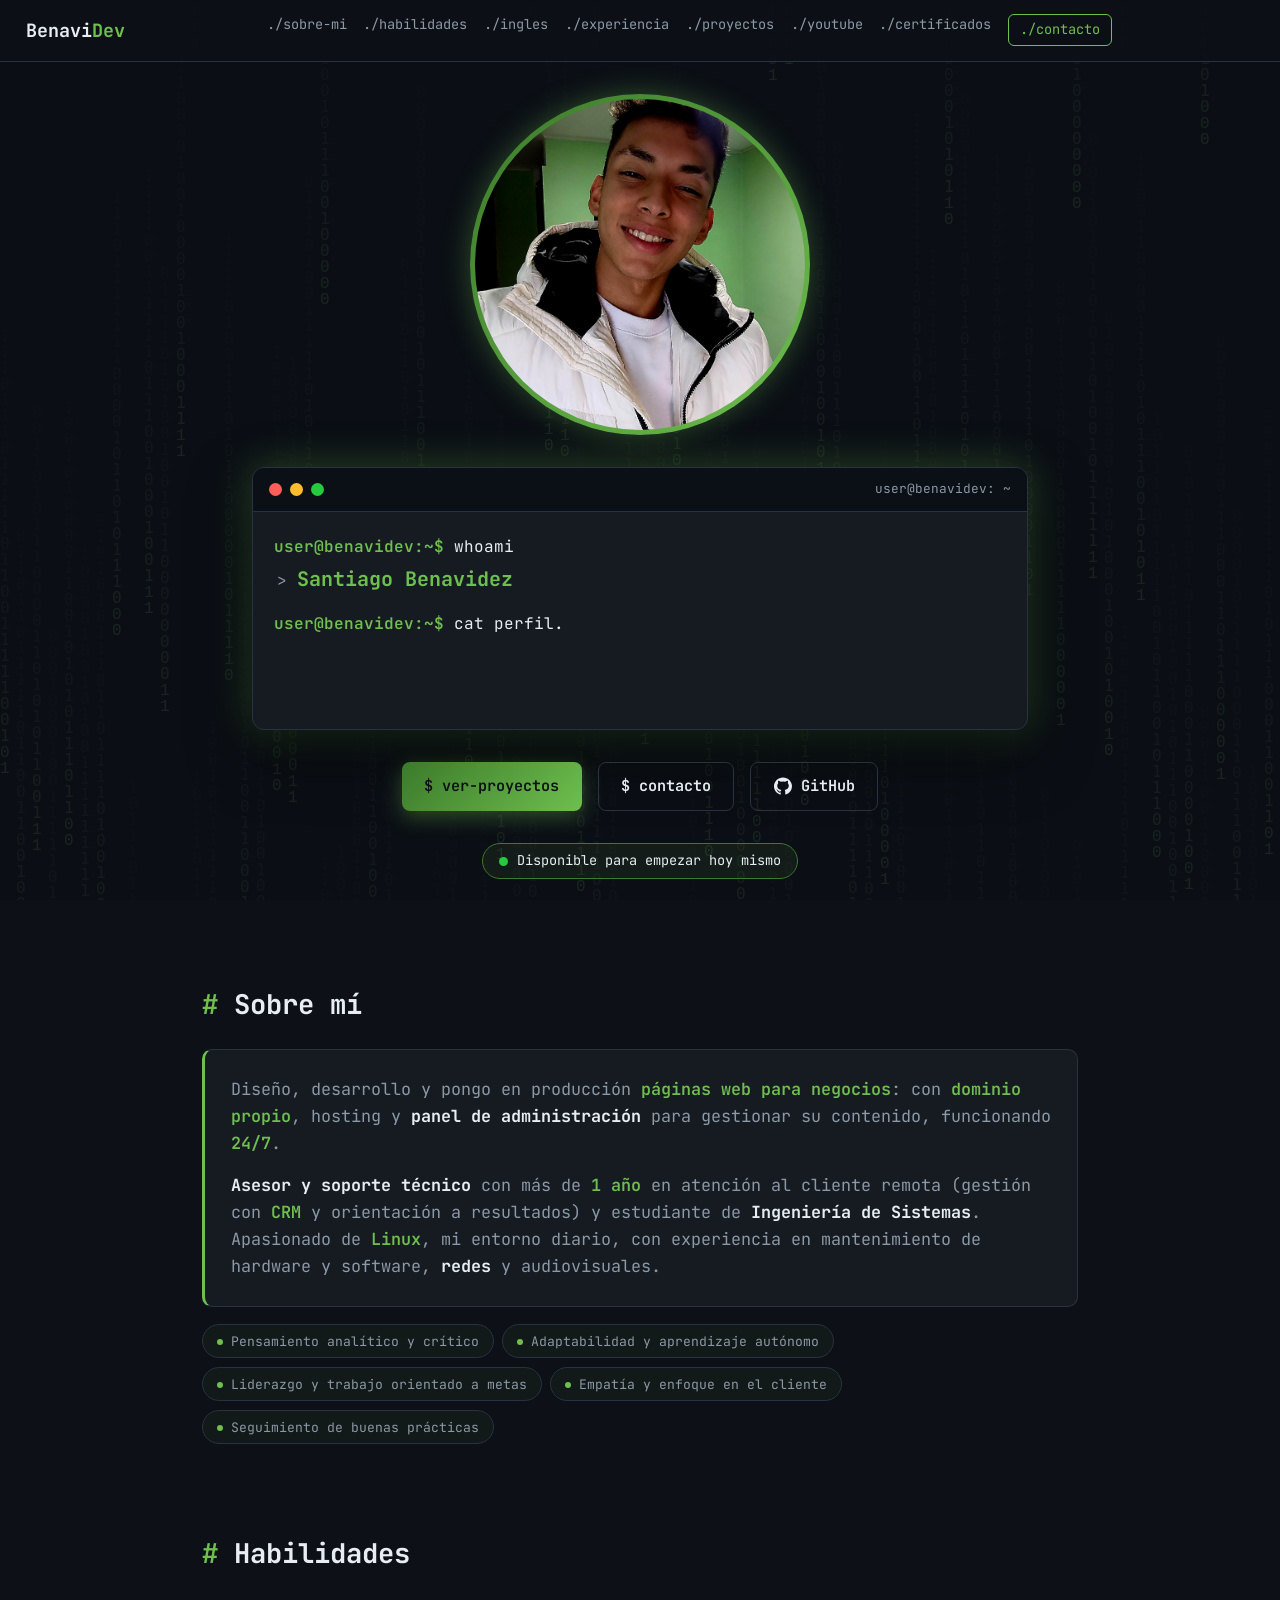
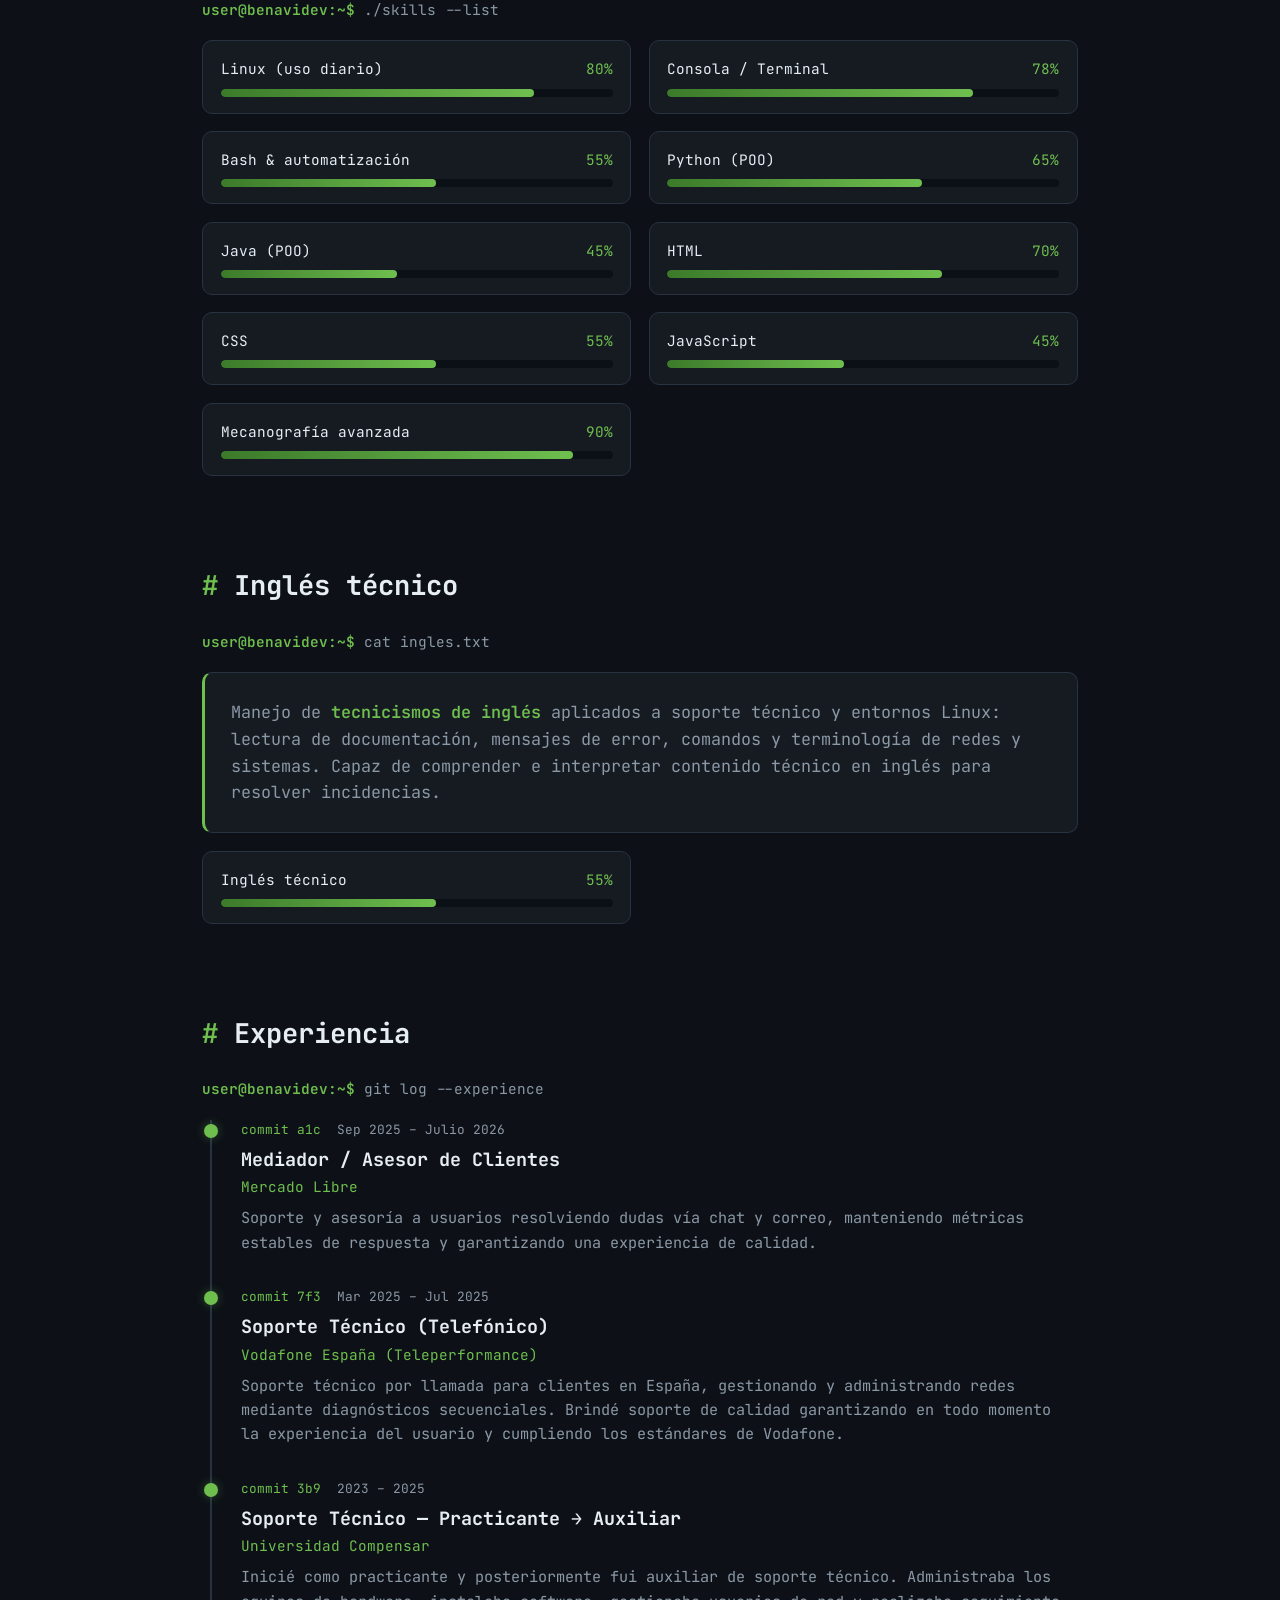
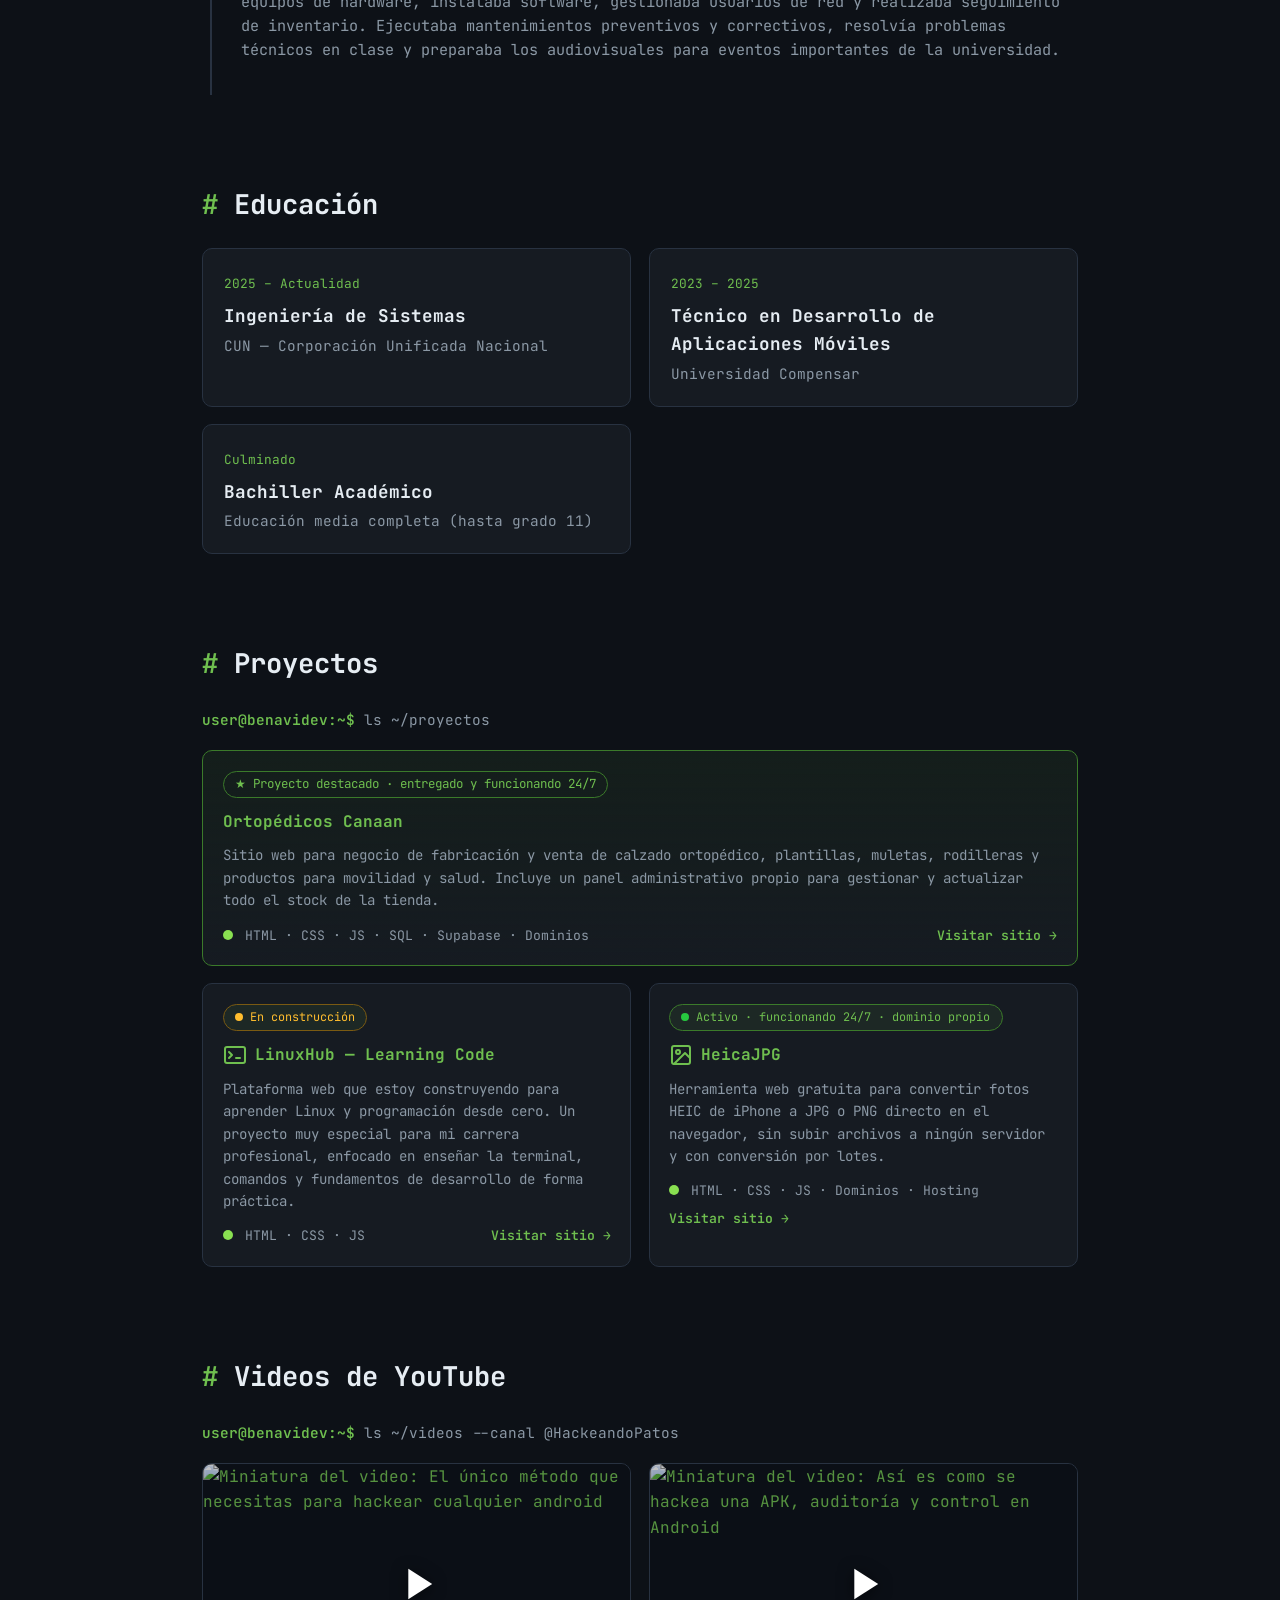
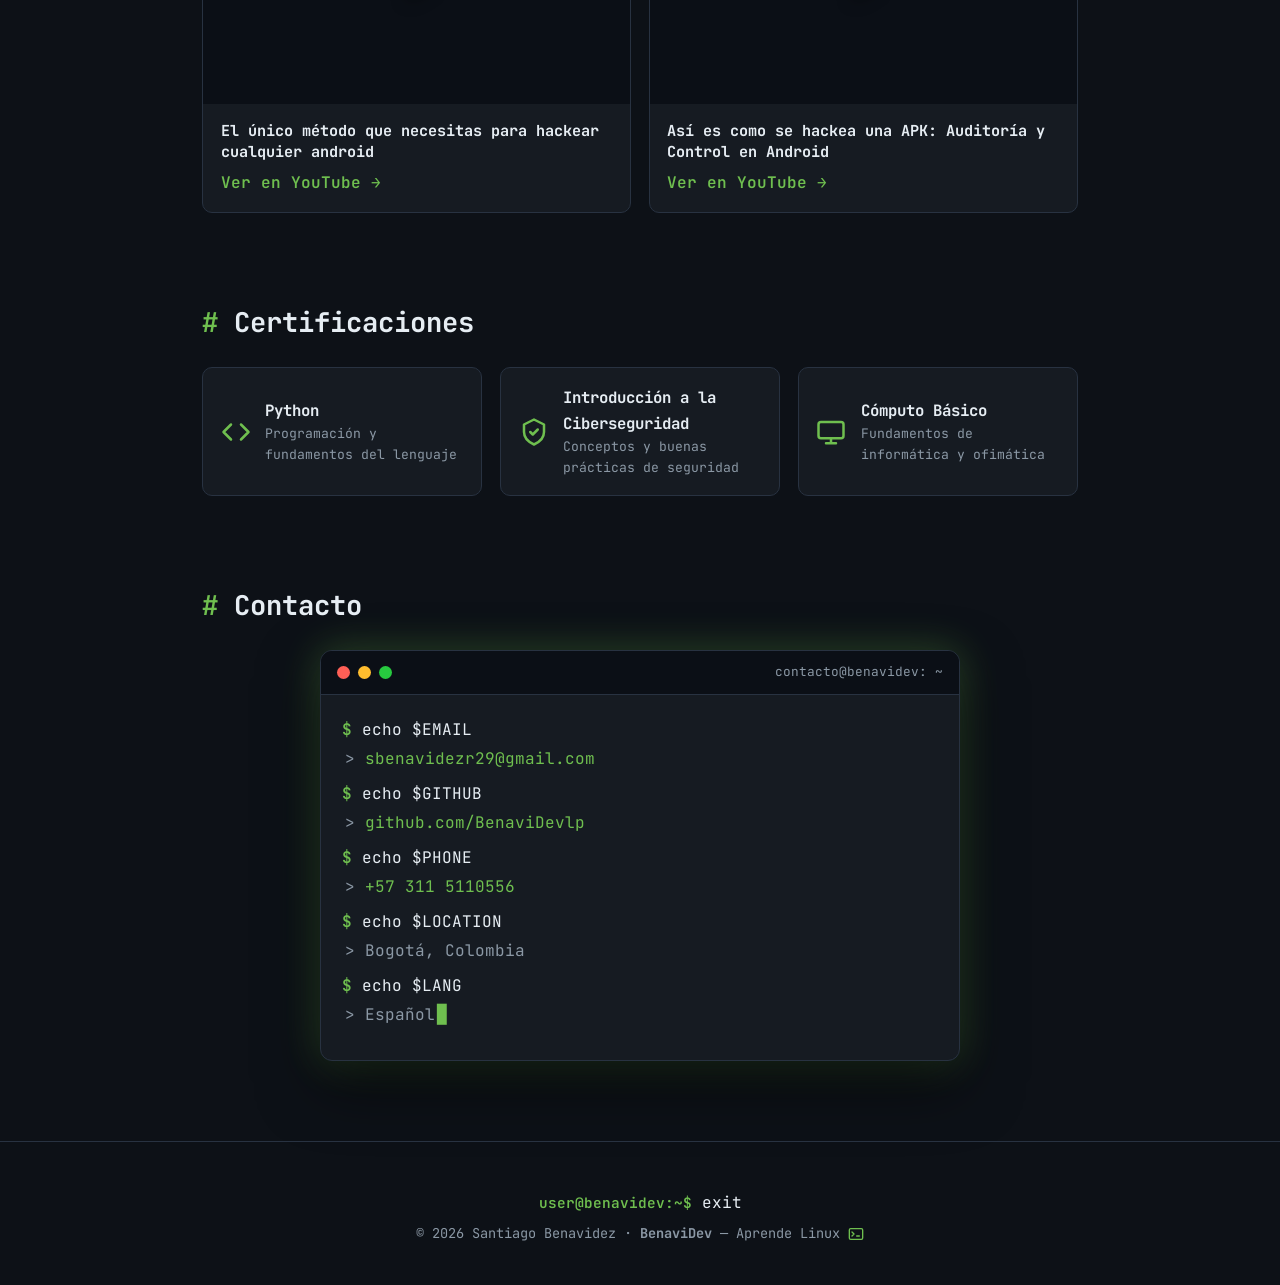
==== commit ea2c3471: "Add files via upload" ====
--- a/index.html
+++ b/index.html
@@ -168,18 +168,18 @@
 
       <div class="projects-row">
         <!-- Proyecto destacado -->
-        <a class="repo featured" href="https://benavidevlp.github.io/LinuxHubLearningCode/" target="_blank" rel="noopener">
-          <div class="featured-tag">★ Proyecto destacado · en construcción</div>
+        <a class="repo featured" href="https://benavidevlp.github.io/Ortopedicos-Canaan/" target="_blank" rel="noopener">
+          <div class="featured-tag">★ Proyecto destacado · entregado y funcionando 24/7</div>
+          <div class="repo-top"><h3>Ortopédicos Canaan</h3></div>
+          <p>Sitio web para negocio de fabricación y venta de calzado ortopédico, plantillas, muletas, rodilleras y productos para movilidad y salud. Incluye un panel administrativo propio para gestionar y actualizar todo el stock de la tienda.</p>
+          <div class="repo-foot"><span class="lang"><i class="lang-dot bash"></i> HTML · CSS · JS · SQL · Supabase · Dominios</span><span class="visit">Visitar sitio →</span></div>
+        </a>
+
+        <a class="repo" href="https://benavidevlp.github.io/LinuxHubLearningCode/" target="_blank" rel="noopener">
+          <span class="status-tag building"><span class="status-tag-dot" aria-hidden="true"></span> En construcción</span>
           <div class="repo-top"><span class="repo-ico" aria-hidden="true"><svg viewBox="0 0 24 24" fill="none" stroke="currentColor" stroke-width="2" stroke-linecap="round" stroke-linejoin="round"><rect x="2" y="4" width="20" height="16" rx="2"/><path d="M6 9l3 3-3 3"/><path d="M13 15h4"/></svg></span><h3>LinuxHub — Learning Code</h3></div>
           <p>Plataforma web que estoy construyendo para aprender Linux y programación desde cero. Un proyecto muy especial para mi carrera profesional, enfocado en enseñar la terminal, comandos y fundamentos de desarrollo de forma práctica.</p>
           <div class="repo-foot"><span class="lang"><i class="lang-dot bash"></i> HTML · CSS · JS</span><span class="visit">Visitar sitio →</span></div>
-        </a>
-
-        <a class="repo" href="https://benavidevlp.github.io/Ortopedicos-Canaan/" target="_blank" rel="noopener">
-          <span class="status-tag"><span class="status-tag-dot" aria-hidden="true"></span> Entregado · funcionando 24/7</span>
-          <div class="repo-top"><h3>Ortopédicos Canaan</h3></div>
-          <p>Sitio web para negocio de fabricación y venta de calzado ortopédico, plantillas, muletas, rodilleras y productos para movilidad y salud. Incluye un panel administrativo propio para gestionar y actualizar todo el stock de la tienda.</p>
-          <div class="repo-foot"><span class="lang"><i class="lang-dot bash"></i> HTML · CSS · JS · SQL · Supabase · Dominios</span><span class="visit">Visitar sitio →</span></div>
         </a>
 
         <a class="repo" href="https://heicajpg.com" target="_blank" rel="noopener">
--- a/styles.css
+++ b/styles.css
@@ -281,6 +281,9 @@
   background: #27c93f; box-shadow: 0 0 0 0 rgba(39,201,63,.55);
   animation: pulse 2s infinite;
 }
+/* Variante "en construcción" (amarillo, sin pulso) */
+.status-tag.building { color: var(--yellow); border-color: #7a5a12; }
+.status-tag.building .status-tag-dot { background: var(--yellow); box-shadow: none; animation: none; }
 
 /* ===== VIDEOS DE YOUTUBE ===== */
 .videos-grid {
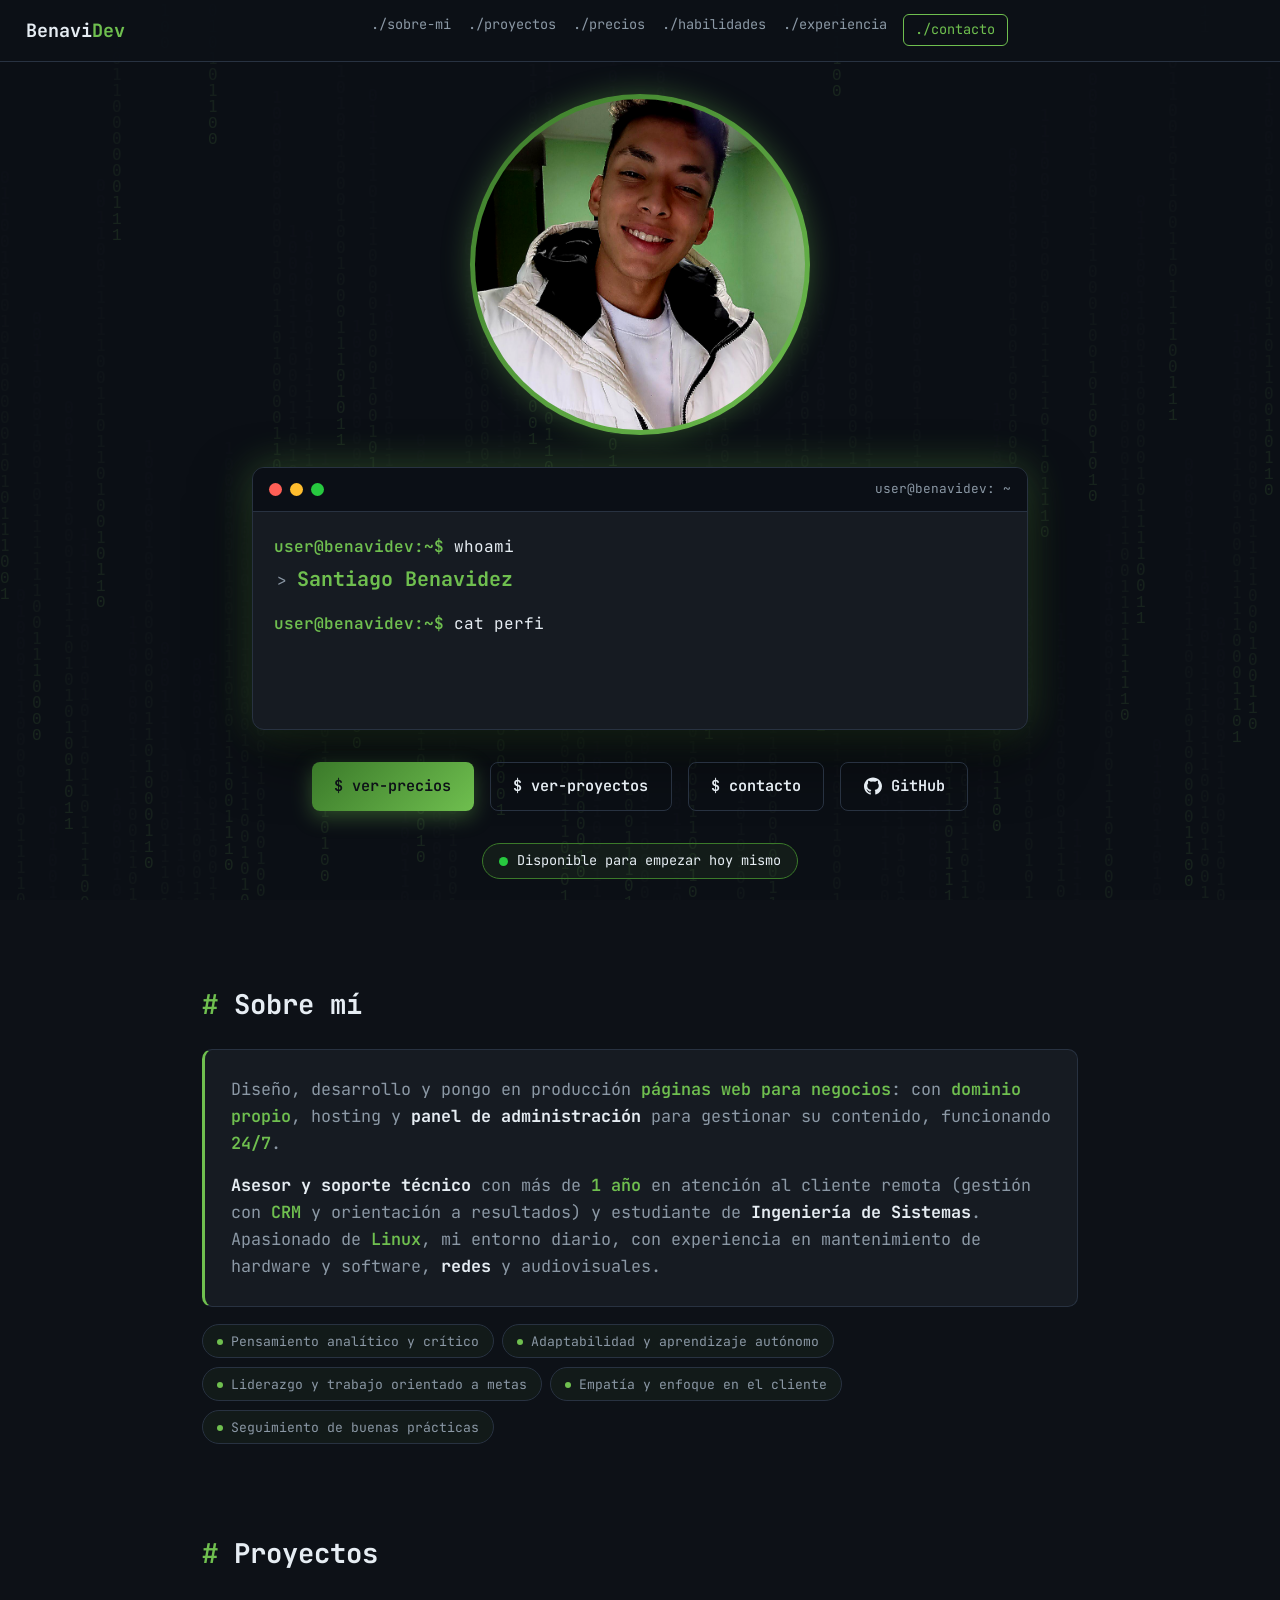
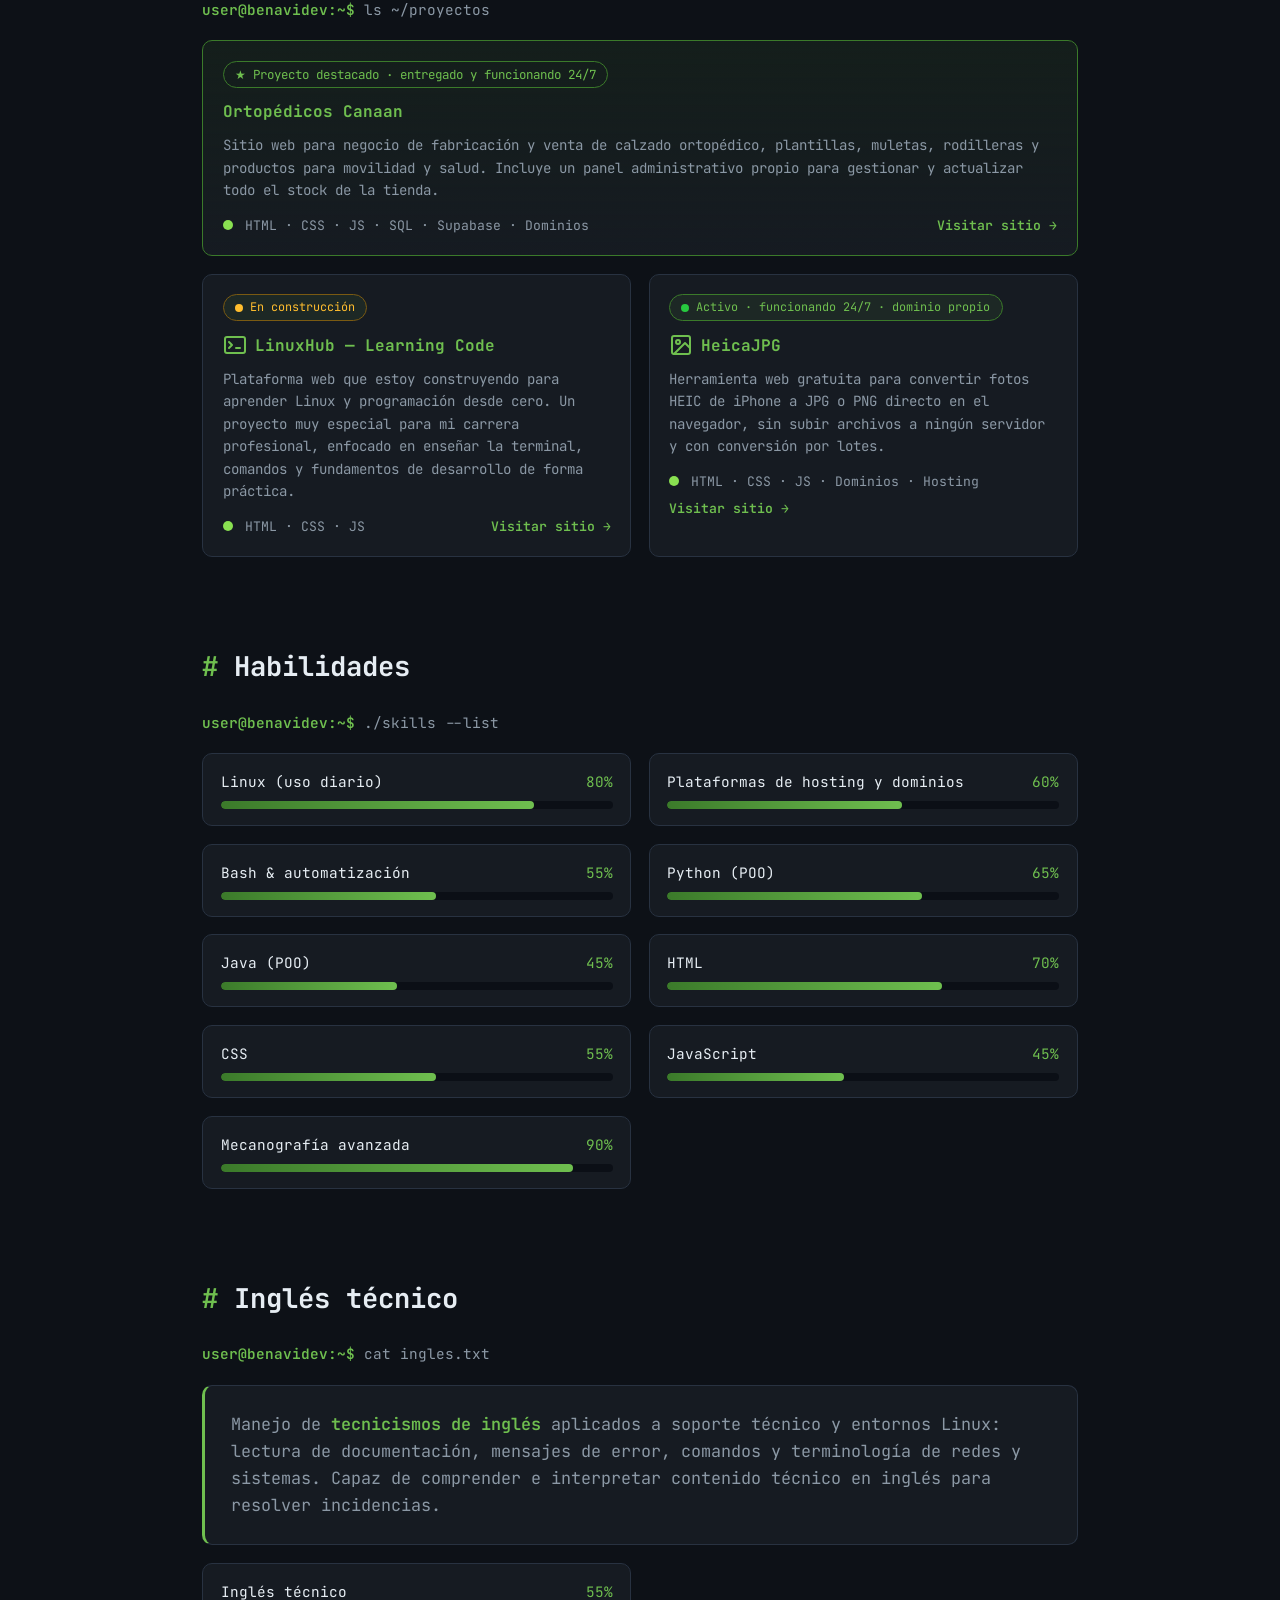
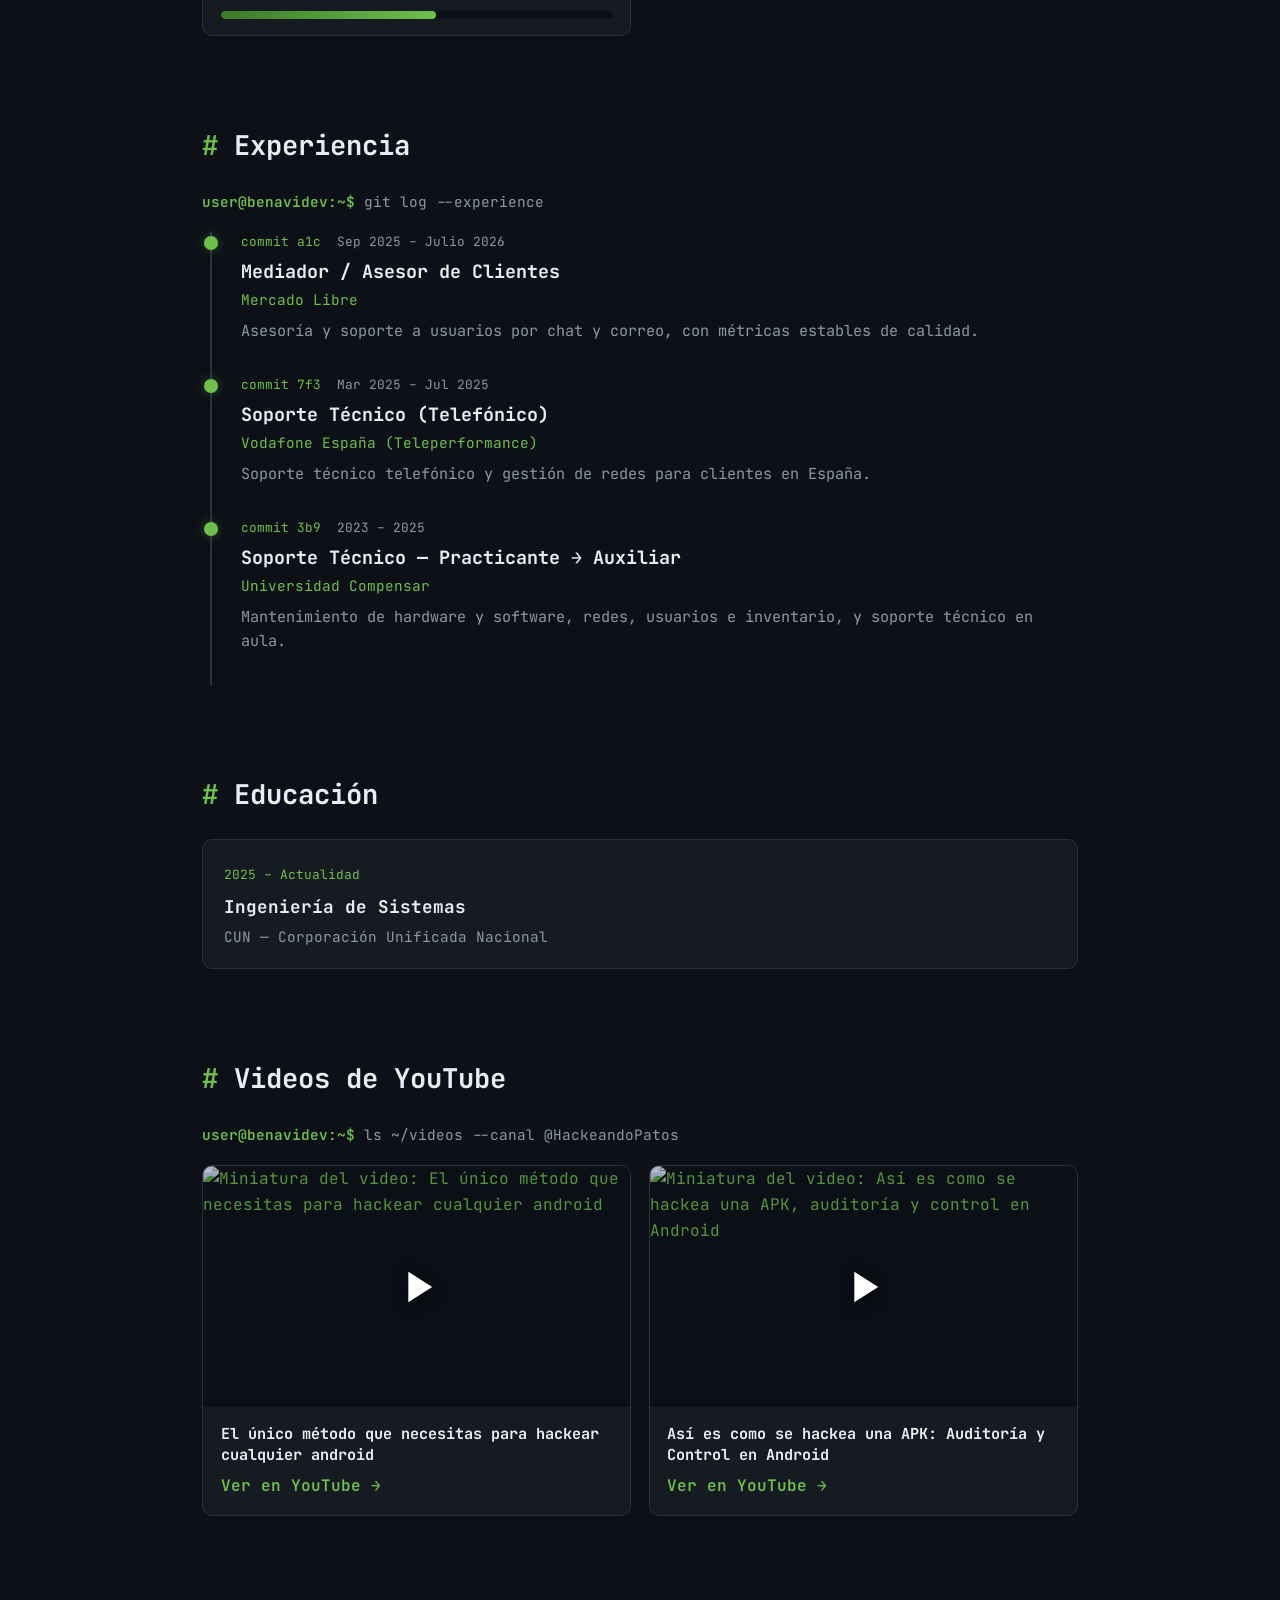
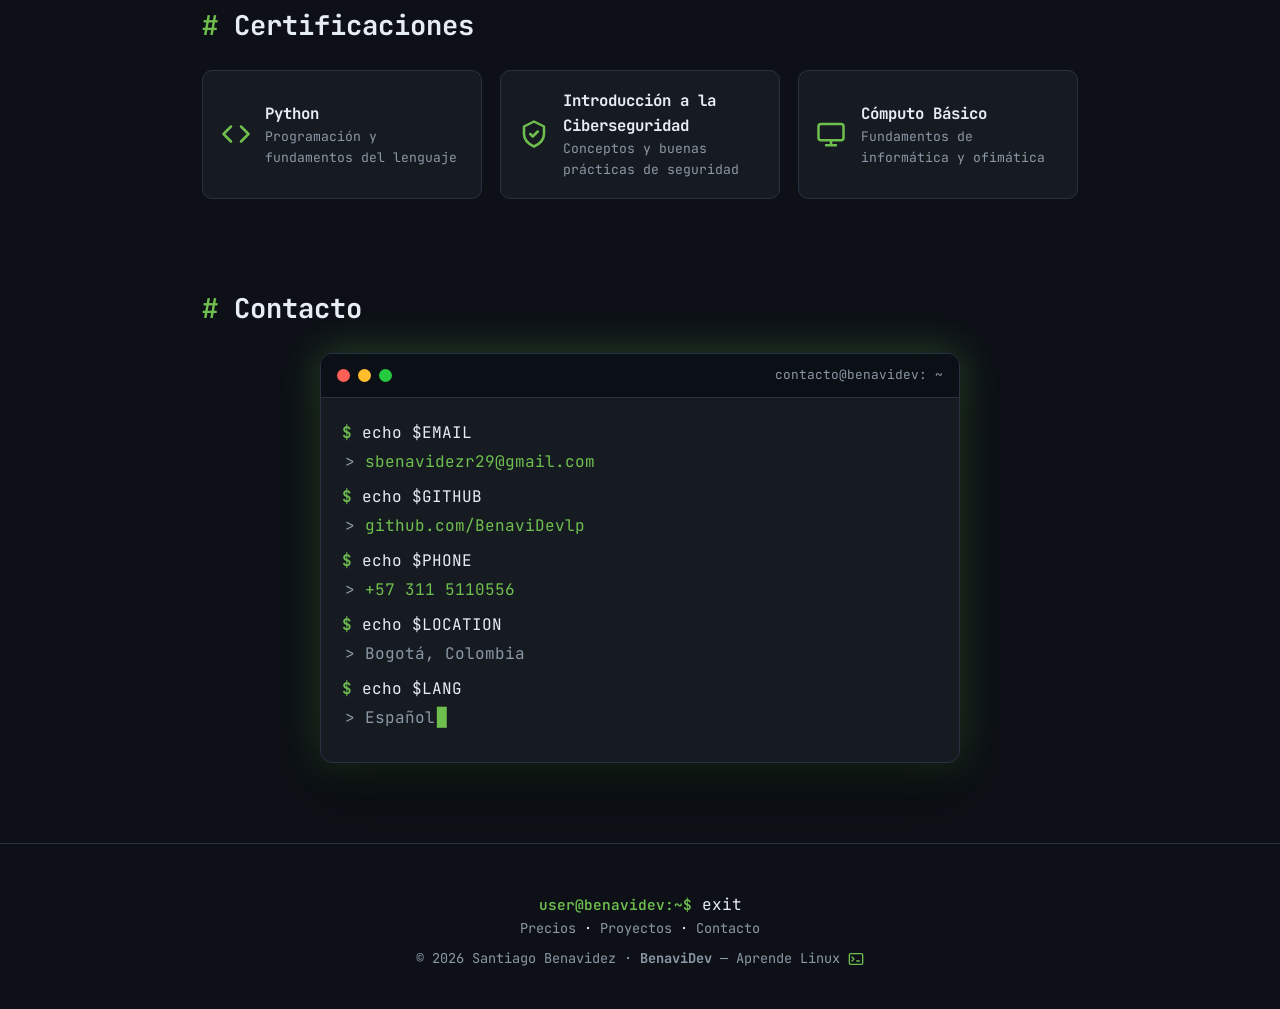
==== commit c5b31041: "Add files via upload" ====
--- a/index.html
+++ b/index.html
@@ -3,8 +3,8 @@
 <head>
   <meta charset="UTF-8" />
   <meta name="viewport" content="width=device-width, initial-scale=1.0, viewport-fit=cover" />
-  <meta name="description" content="Portafolio de Santiago Benavidez (BenaviDev) — Asesor comercial y de atención al cliente, estudiante de Ingeniería de Sistemas. Disponible para trabajo 100% remoto." />
-  <title>BenaviDev | Santiago Benavidez — Tech</title>
+  <meta name="description" content="Desarrollo de páginas web para negocios en Colombia: sitios en producción con dominio propio, hosting y panel administrable. Santiago Benavidez (BenaviDev), 100% remoto." />
+  <title>BenaviDev | Desarrollo Web para Negocios — Santiago Benavidez</title>
   <link rel="preconnect" href="https://fonts.googleapis.com" />
   <link rel="preconnect" href="https://fonts.gstatic.com" crossorigin />
   <link href="https://fonts.googleapis.com/css2?family=JetBrains+Mono:wght@400;500;700;800&display=swap" rel="stylesheet" />
@@ -21,12 +21,10 @@
     </a>
     <nav class="nav-links" aria-label="Navegación principal">
       <a href="#about">./sobre-mi</a>
+      <a href="#projects">./proyectos</a>
+      <a href="precios.html">./precios</a>
       <a href="#skills">./habilidades</a>
-      <a href="#languages">./ingles</a>
       <a href="#experience">./experiencia</a>
-      <a href="#projects">./proyectos</a>
-      <a href="#youtube">./youtube</a>
-      <a href="#certs">./certificados</a>
       <a href="#contact" class="nav-cta">./contacto</a>
     </nav>
     <div class="nav-actions">
@@ -56,7 +54,8 @@
         </div>
       </div>
       <div class="hero-cta">
-        <a href="#projects" class="btn btn-primary">$ ver-proyectos</a>
+        <a href="precios.html" class="btn btn-primary">$ ver-precios</a>
+        <a href="#projects" class="btn btn-ghost">$ ver-proyectos</a>
         <a href="#contact" class="btn btn-ghost">$ contacto</a>
         <a href="https://github.com/BenaviDevlp" target="_blank" rel="noopener" class="btn btn-ghost btn-github">
           <svg viewBox="0 0 24 24" fill="currentColor" aria-hidden="true"><path d="M12 .5C5.37.5 0 5.78 0 12.29c0 5.2 3.44 9.6 8.21 11.16.6.11.82-.25.82-.56v-2.17c-3.34.71-4.04-1.57-4.04-1.57-.55-1.37-1.34-1.74-1.34-1.74-1.09-.73.08-.72.08-.72 1.2.08 1.84 1.21 1.84 1.21 1.07 1.79 2.81 1.27 3.5.97.11-.76.42-1.27.76-1.56-2.67-.3-5.47-1.31-5.47-5.83 0-1.29.47-2.34 1.24-3.17-.12-.3-.54-1.52.12-3.17 0 0 1.01-.32 3.3 1.21a11.6 11.6 0 0 1 6 0c2.29-1.53 3.3-1.21 3.3-1.21.66 1.65.24 2.87.12 3.17.77.83 1.24 1.88 1.24 3.17 0 4.53-2.81 5.53-5.49 5.82.43.36.81 1.08.81 2.18v3.23c0 .31.22.68.83.56A12.02 12.02 0 0 0 24 12.29C24 5.78 18.63.5 12 .5z"/></svg>
@@ -84,13 +83,43 @@
       </ul>
     </section>
 
+    <!-- ===== PROYECTOS ===== -->
+    <section id="projects" class="section">
+      <h2 class="section-title"><span class="hash">#</span> Proyectos</h2>
+      <p class="cmd-hint"><span class="prompt">user@benavidev:~$</span> ls ~/proyectos</p>
+
+      <div class="projects-row">
+        <!-- Proyecto destacado -->
+        <a class="repo featured" href="https://benavidevlp.github.io/Ortopedicos-Canaan/" target="_blank" rel="noopener">
+          <div class="featured-tag">★ Proyecto destacado · entregado y funcionando 24/7</div>
+          <div class="repo-top"><h3>Ortopédicos Canaan</h3></div>
+          <p>Sitio web para negocio de fabricación y venta de calzado ortopédico, plantillas, muletas, rodilleras y productos para movilidad y salud. Incluye un panel administrativo propio para gestionar y actualizar todo el stock de la tienda.</p>
+          <div class="repo-foot"><span class="lang"><i class="lang-dot bash"></i> HTML · CSS · JS · SQL · Supabase · Dominios</span><span class="visit">Visitar sitio →</span></div>
+        </a>
+
+        <a class="repo" href="https://benavidevlp.github.io/LinuxHubLearningCode/" target="_blank" rel="noopener">
+          <span class="status-tag building"><span class="status-tag-dot" aria-hidden="true"></span> En construcción</span>
+          <div class="repo-top"><span class="repo-ico" aria-hidden="true"><svg viewBox="0 0 24 24" fill="none" stroke="currentColor" stroke-width="2" stroke-linecap="round" stroke-linejoin="round"><rect x="2" y="4" width="20" height="16" rx="2"/><path d="M6 9l3 3-3 3"/><path d="M13 15h4"/></svg></span><h3>LinuxHub — Learning Code</h3></div>
+          <p>Plataforma web que estoy construyendo para aprender Linux y programación desde cero. Un proyecto muy especial para mi carrera profesional, enfocado en enseñar la terminal, comandos y fundamentos de desarrollo de forma práctica.</p>
+          <div class="repo-foot"><span class="lang"><i class="lang-dot bash"></i> HTML · CSS · JS</span><span class="visit">Visitar sitio →</span></div>
+        </a>
+
+        <a class="repo" href="https://heicajpg.com" target="_blank" rel="noopener">
+          <span class="status-tag"><span class="status-tag-dot" aria-hidden="true"></span> Activo · funcionando 24/7 · dominio propio</span>
+          <div class="repo-top"><span class="repo-ico" aria-hidden="true"><svg viewBox="0 0 24 24" fill="none" stroke="currentColor" stroke-width="2" stroke-linecap="round" stroke-linejoin="round"><rect x="3" y="3" width="18" height="18" rx="2"/><circle cx="9" cy="9" r="2"/><path d="M21 15l-5-5L5 21"/></svg></span><h3>HeicaJPG</h3></div>
+          <p>Herramienta web gratuita para convertir fotos HEIC de iPhone a JPG o PNG directo en el navegador, sin subir archivos a ningún servidor y con conversión por lotes.</p>
+          <div class="repo-foot"><span class="lang"><i class="lang-dot bash"></i> HTML · CSS · JS · Dominios · Hosting</span><span class="visit">Visitar sitio →</span></div>
+        </a>
+      </div>
+    </section>
+
     <!-- ===== HABILIDADES ===== -->
     <section id="skills" class="section">
       <h2 class="section-title"><span class="hash">#</span> Habilidades</h2>
       <p class="cmd-hint"><span class="prompt">user@benavidev:~$</span> ./skills --list</p>
       <div class="skills-grid">
         <div class="skill"><div class="skill-head"><span>Linux (uso diario)</span><span class="pct">80%</span></div><div class="bar"><i style="--w:80%"></i></div></div>
-        <div class="skill"><div class="skill-head"><span>Consola / Terminal</span><span class="pct">78%</span></div><div class="bar"><i style="--w:78%"></i></div></div>
+        <div class="skill"><div class="skill-head"><span>Plataformas de hosting y dominios</span><span class="pct">60%</span></div><div class="bar"><i style="--w:60%"></i></div></div>
         <div class="skill"><div class="skill-head"><span>Bash &amp; automatización</span><span class="pct">55%</span></div><div class="bar"><i style="--w:55%"></i></div></div>
         <div class="skill"><div class="skill-head"><span>Python (POO)</span><span class="pct">65%</span></div><div class="bar"><i style="--w:65%"></i></div></div>
         <div class="skill"><div class="skill-head"><span>Java (POO)</span><span class="pct">45%</span></div><div class="bar"><i style="--w:45%"></i></div></div>
@@ -122,19 +151,19 @@
           <div class="commit-meta"><span class="hash-id">commit a1c</span><span class="date">Sep 2025 – Julio 2026</span></div>
           <h3>Mediador / Asesor de Clientes</h3>
           <span class="company">Mercado Libre</span>
-          <p>Soporte y asesoría a usuarios resolviendo dudas vía chat y correo, manteniendo métricas estables de respuesta y garantizando una experiencia de calidad.</p>
+          <p>Asesoría y soporte a usuarios por chat y correo, con métricas estables de calidad.</p>
         </li>
         <li class="commit">
           <div class="commit-meta"><span class="hash-id">commit 7f3</span><span class="date">Mar 2025 – Jul 2025</span></div>
           <h3>Soporte Técnico (Telefónico)</h3>
           <span class="company">Vodafone España (Teleperformance)</span>
-          <p>Soporte técnico por llamada para clientes en España, gestionando y administrando redes mediante diagnósticos secuenciales. Brindé soporte de calidad garantizando en todo momento la experiencia del usuario y cumpliendo los estándares de Vodafone.</p>
+          <p>Soporte técnico telefónico y gestión de redes para clientes en España.</p>
         </li>
         <li class="commit">
           <div class="commit-meta"><span class="hash-id">commit 3b9</span><span class="date">2023 – 2025</span></div>
           <h3>Soporte Técnico — Practicante &rarr; Auxiliar</h3>
           <span class="company">Universidad Compensar</span>
-          <p>Inicié como practicante y posteriormente fui auxiliar de soporte técnico. Administraba los equipos de hardware, instalaba software, gestionaba usuarios de red y realizaba seguimiento de inventario. Ejecutaba mantenimientos preventivos y correctivos, resolvía problemas técnicos en clase y preparaba los audiovisuales para eventos importantes de la universidad.</p>
+          <p>Mantenimiento de hardware y software, redes, usuarios e inventario, y soporte técnico en aula.</p>
         </li>
       </ol>
     </section>
@@ -142,52 +171,10 @@
     <!-- ===== EDUCACIÓN ===== -->
     <section id="education" class="section">
       <h2 class="section-title"><span class="hash">#</span> Educación</h2>
-      <div class="edu-grid">
-        <div class="edu-card">
-          <span class="edu-date">2025 – Actualidad</span>
-          <h3>Ingeniería de Sistemas</h3>
-          <p>CUN — Corporación Unificada Nacional</p>
-        </div>
-        <div class="edu-card">
-          <span class="edu-date">2023 – 2025</span>
-          <h3>Técnico en Desarrollo de Aplicaciones Móviles</h3>
-          <p>Universidad Compensar</p>
-        </div>
-        <div class="edu-card">
-          <span class="edu-date">Culminado</span>
-          <h3>Bachiller Académico</h3>
-          <p>Educación media completa (hasta grado 11)</p>
-        </div>
-      </div>
-    </section>
-
-    <!-- ===== PROYECTOS ===== -->
-    <section id="projects" class="section">
-      <h2 class="section-title"><span class="hash">#</span> Proyectos</h2>
-      <p class="cmd-hint"><span class="prompt">user@benavidev:~$</span> ls ~/proyectos</p>
-
-      <div class="projects-row">
-        <!-- Proyecto destacado -->
-        <a class="repo featured" href="https://benavidevlp.github.io/Ortopedicos-Canaan/" target="_blank" rel="noopener">
-          <div class="featured-tag">★ Proyecto destacado · entregado y funcionando 24/7</div>
-          <div class="repo-top"><h3>Ortopédicos Canaan</h3></div>
-          <p>Sitio web para negocio de fabricación y venta de calzado ortopédico, plantillas, muletas, rodilleras y productos para movilidad y salud. Incluye un panel administrativo propio para gestionar y actualizar todo el stock de la tienda.</p>
-          <div class="repo-foot"><span class="lang"><i class="lang-dot bash"></i> HTML · CSS · JS · SQL · Supabase · Dominios</span><span class="visit">Visitar sitio →</span></div>
-        </a>
-
-        <a class="repo" href="https://benavidevlp.github.io/LinuxHubLearningCode/" target="_blank" rel="noopener">
-          <span class="status-tag building"><span class="status-tag-dot" aria-hidden="true"></span> En construcción</span>
-          <div class="repo-top"><span class="repo-ico" aria-hidden="true"><svg viewBox="0 0 24 24" fill="none" stroke="currentColor" stroke-width="2" stroke-linecap="round" stroke-linejoin="round"><rect x="2" y="4" width="20" height="16" rx="2"/><path d="M6 9l3 3-3 3"/><path d="M13 15h4"/></svg></span><h3>LinuxHub — Learning Code</h3></div>
-          <p>Plataforma web que estoy construyendo para aprender Linux y programación desde cero. Un proyecto muy especial para mi carrera profesional, enfocado en enseñar la terminal, comandos y fundamentos de desarrollo de forma práctica.</p>
-          <div class="repo-foot"><span class="lang"><i class="lang-dot bash"></i> HTML · CSS · JS</span><span class="visit">Visitar sitio →</span></div>
-        </a>
-
-        <a class="repo" href="https://heicajpg.com" target="_blank" rel="noopener">
-          <span class="status-tag"><span class="status-tag-dot" aria-hidden="true"></span> Activo · funcionando 24/7 · dominio propio</span>
-          <div class="repo-top"><span class="repo-ico" aria-hidden="true"><svg viewBox="0 0 24 24" fill="none" stroke="currentColor" stroke-width="2" stroke-linecap="round" stroke-linejoin="round"><rect x="3" y="3" width="18" height="18" rx="2"/><circle cx="9" cy="9" r="2"/><path d="M21 15l-5-5L5 21"/></svg></span><h3>HeicaJPG</h3></div>
-          <p>Herramienta web gratuita para convertir fotos HEIC de iPhone a JPG o PNG directo en el navegador, sin subir archivos a ningún servidor y con conversión por lotes.</p>
-          <div class="repo-foot"><span class="lang"><i class="lang-dot bash"></i> HTML · CSS · JS · Dominios · Hosting</span><span class="visit">Visitar sitio →</span></div>
-        </a>
+      <div class="edu-card">
+        <span class="edu-date">2025 – Actualidad</span>
+        <h3>Ingeniería de Sistemas</h3>
+        <p>CUN — Corporación Unificada Nacional</p>
       </div>
     </section>
 
@@ -261,6 +248,7 @@
 
   <footer class="footer">
     <p><span class="prompt">user@benavidev:~$</span> exit</p>
+    <p class="footer-links"><a href="precios.html">Precios</a> · <a href="#projects">Proyectos</a> · <a href="#contact">Contacto</a></p>
     <p class="footer-copy">© <span id="year"></span> Santiago Benavidez · <strong>BenaviDev</strong> — Aprende Linux <span class="footer-ico" aria-hidden="true"><svg viewBox="0 0 24 24" fill="none" stroke="currentColor" stroke-width="2" stroke-linecap="round" stroke-linejoin="round"><rect x="2" y="4" width="20" height="16" rx="2"/><path d="M6 9l3 3-3 3"/><path d="M13 15h4"/></svg></span></p>
   </footer>
 
--- a/styles.css
+++ b/styles.css
@@ -432,3 +432,68 @@
   * { animation: none !important; transition: none !important; }
   html { scroll-behavior: auto; }
 }
+
+/* ============================================================
+   PÁGINA DE PRECIOS
+   ============================================================ */
+.footer-links { font-size: .85rem; margin-bottom: .5rem; }
+.footer-links a { color: var(--muted); }
+.footer-links a:hover { color: var(--green); }
+
+.back-link { display: inline-flex; align-items: center; gap: .4rem; font-size: .85rem; color: var(--muted); }
+.back-link:hover { color: var(--green); }
+
+.pricing-intro { color: var(--muted); max-width: 700px; margin-bottom: 2rem; }
+.pricing-intro strong { color: var(--text); }
+
+.pricing-grid {
+  display: grid;
+  grid-template-columns: repeat(3, 1fr);
+  gap: 1.2rem;
+  align-items: stretch;
+}
+.price-card {
+  display: flex; flex-direction: column;
+  background: var(--panel); border: 1px solid var(--border);
+  border-radius: 12px; padding: 1.6rem;
+  transition: transform .2s, border-color .2s, box-shadow .2s;
+}
+.price-card:hover { transform: translateY(-4px); border-color: var(--green); }
+.price-card.popular {
+  border-color: var(--green-dark);
+  background: linear-gradient(180deg, rgba(111,191,79,.08), var(--panel));
+  box-shadow: 0 0 26px var(--green-glow);
+}
+.price-badge {
+  align-self: flex-start; font-size: .72rem; color: var(--green);
+  border: 1px solid var(--green-dark); border-radius: 999px;
+  padding: .15rem .7rem; margin-bottom: .9rem;
+}
+.price-card h3 { color: var(--text); font-size: 1.1rem; margin-bottom: .3rem; }
+.price-card .tagline { color: var(--muted); font-size: .82rem; margin-bottom: 1.1rem; }
+.price { color: var(--green); font-size: 1.6rem; font-weight: 800; line-height: 1.2; }
+.price small { display: block; color: var(--muted); font-size: .72rem; font-weight: 400; margin-top: .2rem; }
+.price-features { list-style: none; margin: 1.2rem 0; display: flex; flex-direction: column; gap: .55rem; }
+.price-features li { color: var(--muted); font-size: .85rem; padding-left: 1.4rem; position: relative; }
+.price-features li::before { content: '\2713'; position: absolute; left: 0; top: 0; color: var(--green); font-weight: 700; }
+.price-eta { color: var(--muted); font-size: .78rem; margin-bottom: 1.1rem; }
+.price-eta strong { color: var(--text); }
+.price-cta { margin-top: auto; width: 100%; }
+
+.pricing-notes { margin-top: 2rem; display: grid; grid-template-columns: repeat(2, 1fr); gap: 1rem; }
+.note-card {
+  background: var(--panel); border: 1px solid var(--border);
+  border-left: 3px solid var(--green); border-radius: 10px;
+  padding: 1.1rem 1.2rem;
+}
+.note-card h4 { color: var(--text); font-size: .95rem; margin-bottom: .35rem; }
+.note-card p { color: var(--muted); font-size: .84rem; }
+
+.pricing-disclaimer { color: var(--muted); font-size: .8rem; margin-top: 1.5rem; }
+
+@media (max-width: 900px) {
+  .pricing-grid { grid-template-columns: 1fr; max-width: 460px; margin: 0 auto; }
+}
+@media (max-width: 620px) {
+  .pricing-notes { grid-template-columns: 1fr; }
+}
